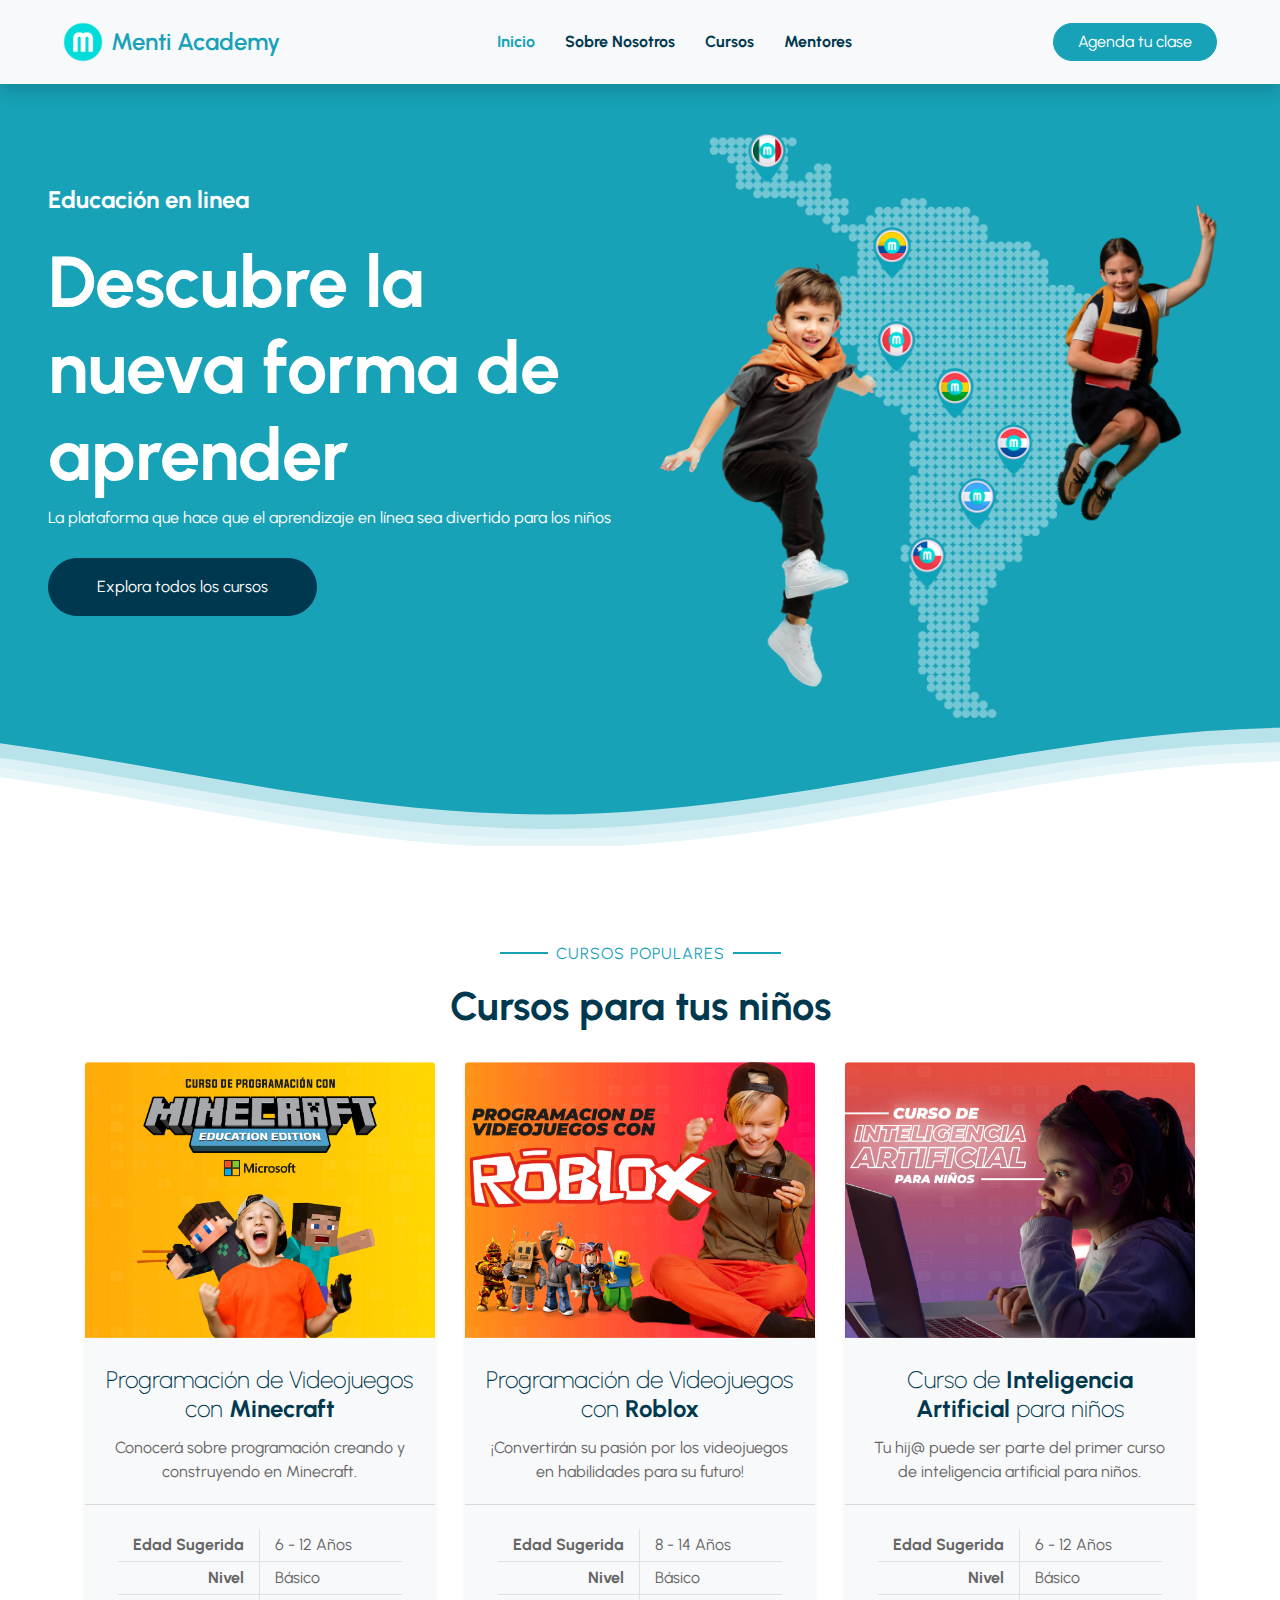
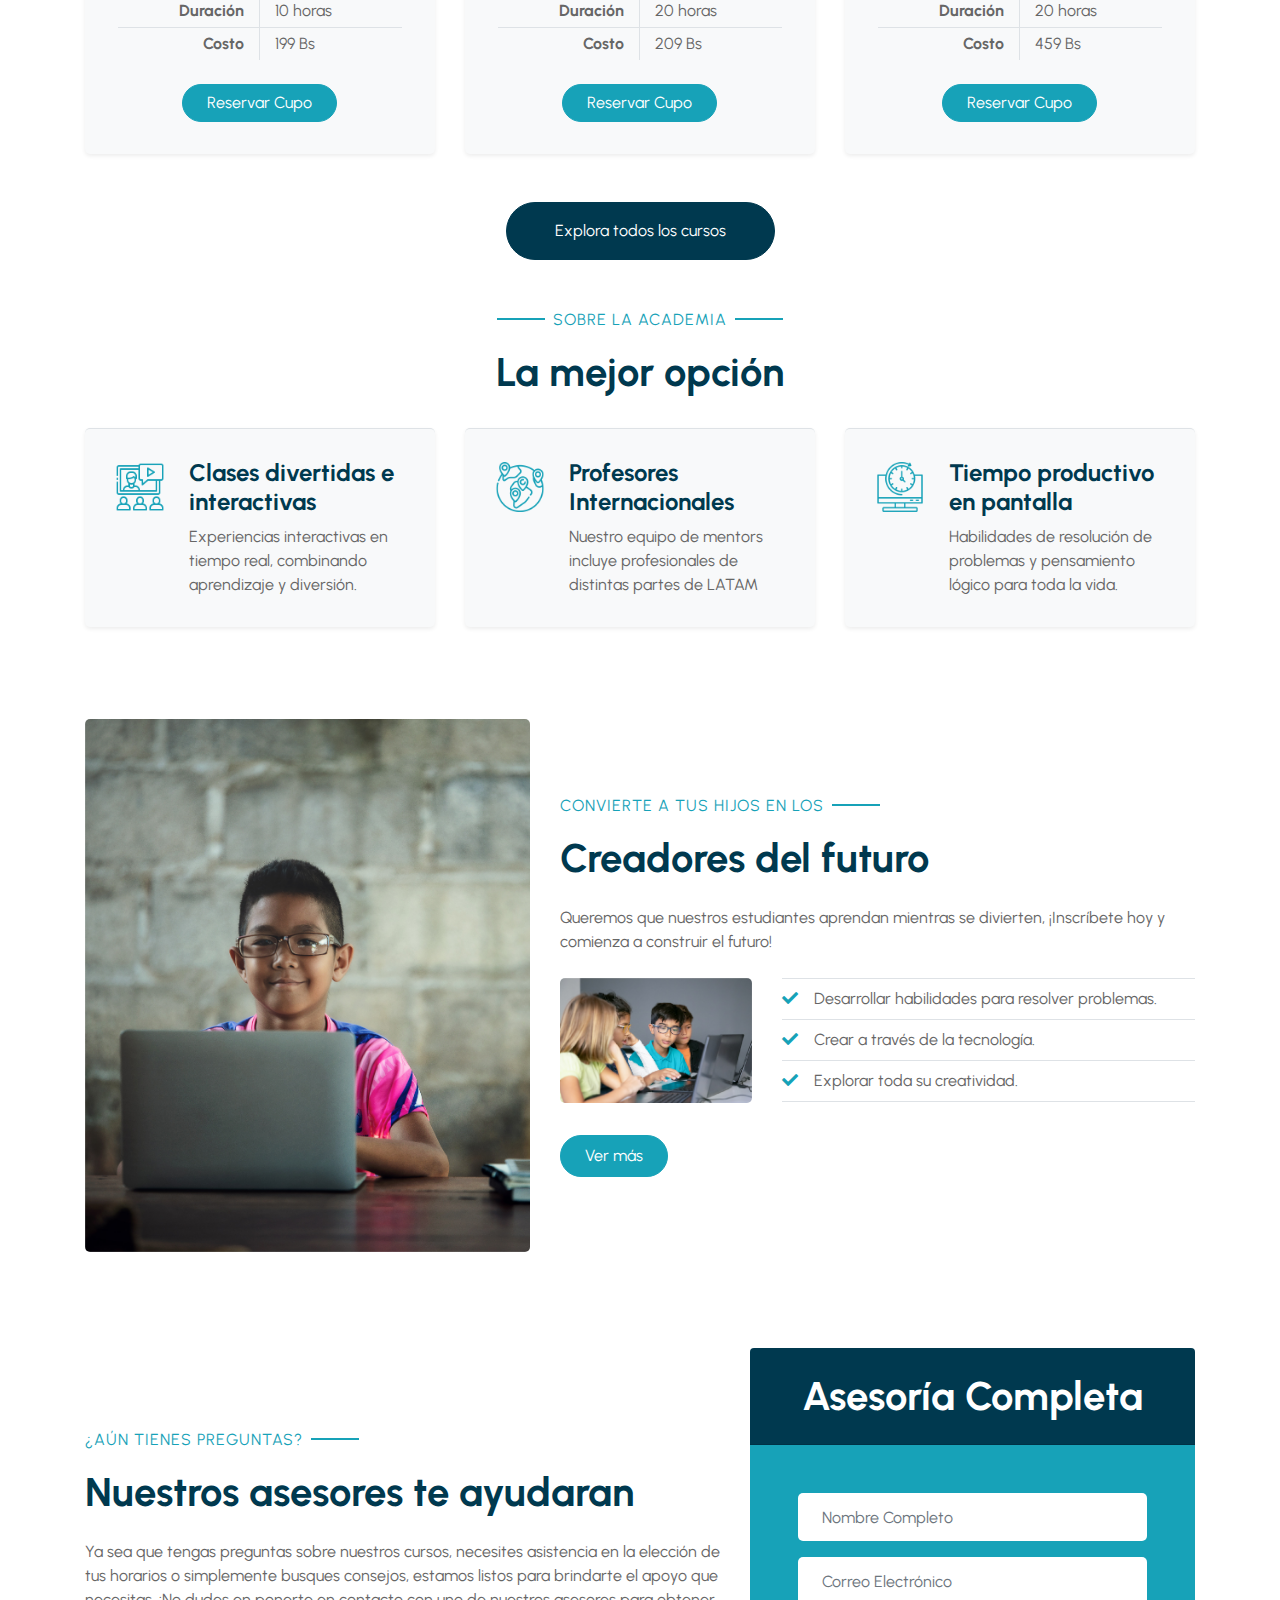
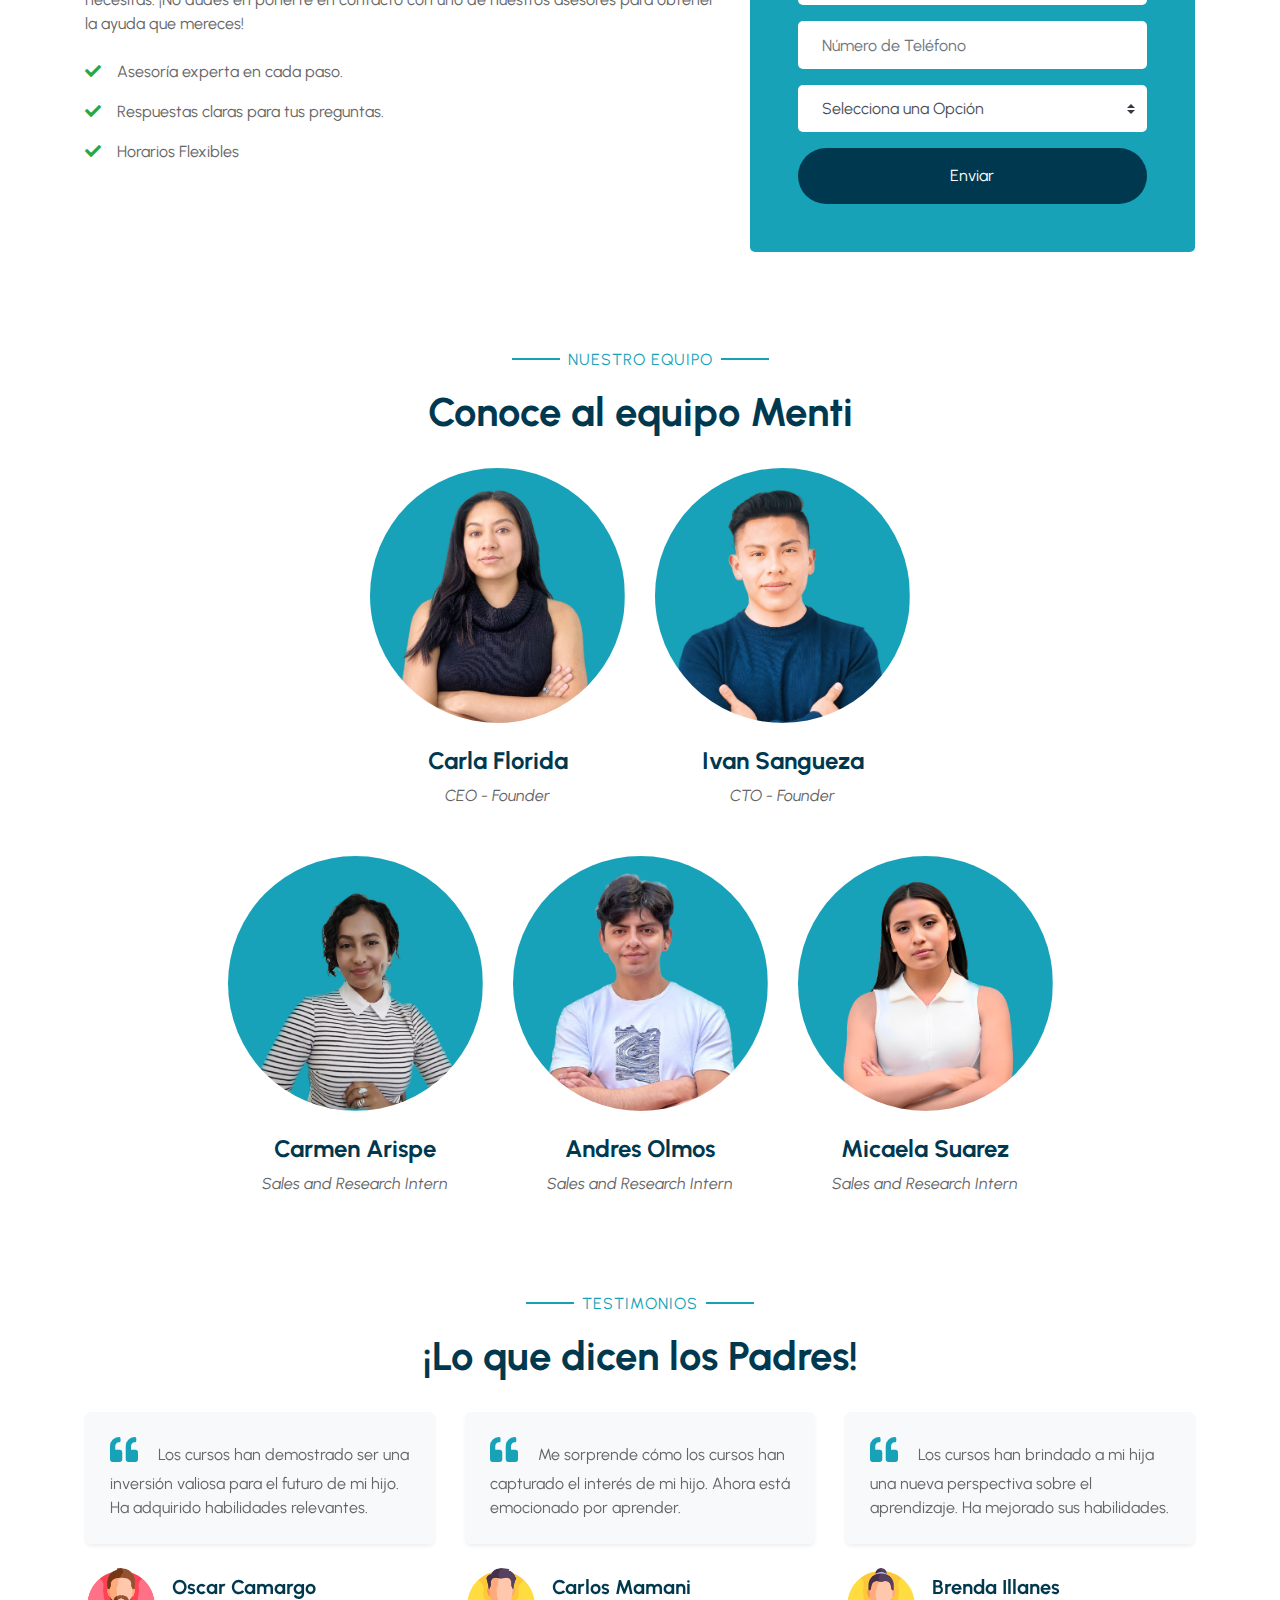
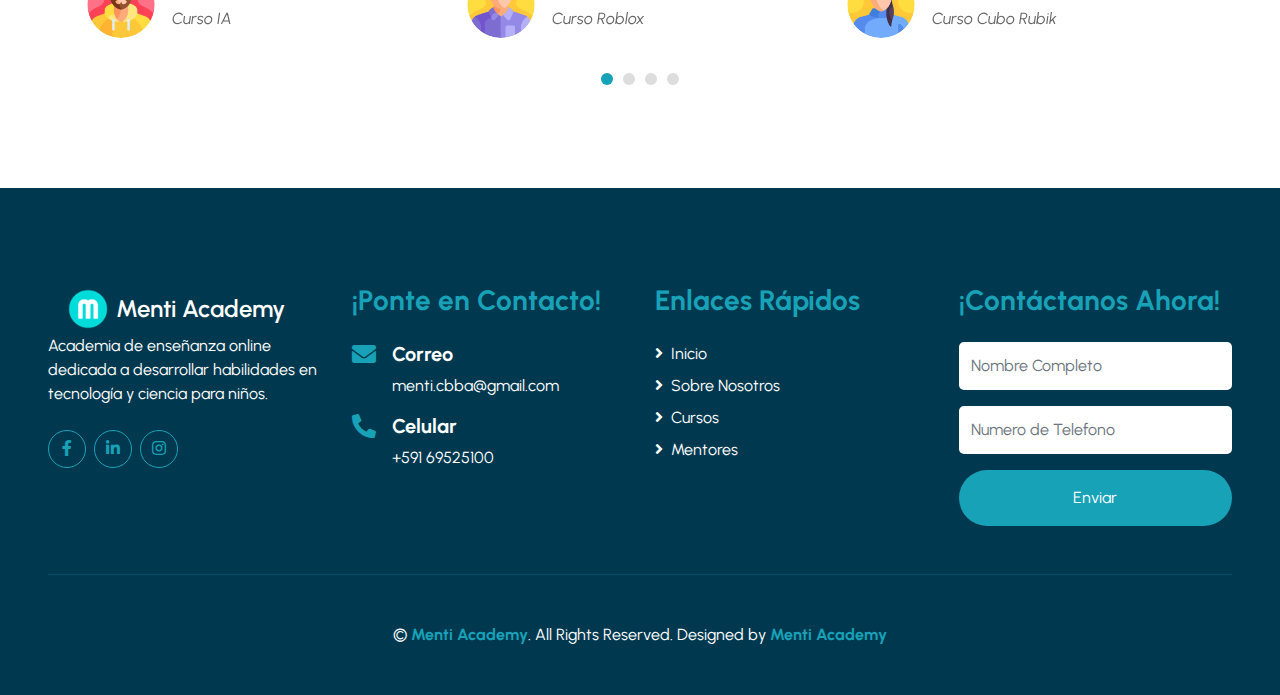
==== index.html @ ad517e39 "page Complete" ====
<!DOCTYPE html>
<html lang="en">

<head>
    <meta charset="utf-8">
    <title>Menti Academy</title>
    <meta content="width=device-width, initial-scale=1.0" name="viewport">
    <!-- Primary Meta Tags -->
    <meta name="title" content="Menti Academy">
    <meta name="description"
        content="Descubre una forma segura y estimulante para que tus hijos desarrollen habilidades en tecnología y ciencia. En Menti Academy, brindamos una experiencia educativa en línea que fomenta la experimentación y la creatividad. ¡Inscríbete hoy!">

    <!-- Open Graph / Facebook -->
    <meta property="og:type" content="website">
    <meta property="og:url" content="https://mentiacademy.tech/">
    <meta property="og:title" content="Menti Academy">
    <meta property="og:description"
        content="Descubre una forma segura y estimulante para que tus hijos desarrollen habilidades en tecnología y ciencia. En Menti Academy, brindamos una experiencia educativa en línea que fomenta la experimentación y la creatividad. ¡Inscríbete hoy!">
    <meta property="og:image" content="img/metaScreen.jpg">

    <!-- Twitter -->
    <meta property="twitter:card" content="summary_large_image">
    <meta property="twitter:url" content="https://mentiacademy.tech/">
    <meta property="twitter:title" content="Menti Academy">
    <meta property="twitter:description"
        content="Descubre una forma segura y estimulante para que tus hijos desarrollen habilidades en tecnología y ciencia. En Menti Academy, brindamos una experiencia educativa en línea que fomenta la experimentación y la creatividad. ¡Inscríbete hoy!">
    <meta property="twitter:image" content="img/metaScreen.jpg">

    <meta name="keywords"
        content="academia, enseñanza, online, tecnología, ciencia, niños, experimentación, creatividad, Tecnología para niños en Bolivia, Academia de tecnología para niños en Bolivia, Enseñanza de ciencia para niños en línea en Bolivia, Habilidades tecnológicas para niños en Bolivia, Educación en línea para niños en Bolivia, Aprendizaje en línea para niños en Bolivia, Desarrollo de habilidades para niños en Bolivia, Programación para niños en Bolivia, Robótica para niños en Bolivia, Ciencia y tecnología para niños en Bolivia, Tutorías en línea para niños en Bolivia">

    <meta name="facebook-domain-verification" content="m47v4okqvppe9mknq5tnj350r6287h" />


    <meta property="og:image" content="img/metaScreen.jpg">


    <!--=============== FAVICON ===============-->
    <link rel="shortcut icon" href="img/favicon.png" type="image/x-icon">

    <!-- Google Web Fonts -->
    <link rel="preconnect" href="https://fonts.gstatic.com">
    <link href="https://fonts.googleapis.com/css2?family=Handlee&family=Nunito&display=swap" rel="stylesheet">

    <link rel="preconnect" href="https://fonts.googleapis.com">
    <link rel="preconnect" href="https://fonts.gstatic.com" crossorigin>
    <link
        href="https://fonts.googleapis.com/css2?family=Urbanist:ital,wght@0,200;0,500;0,600;0,700;0,800;0,900;1,400;1,500;1,600;1,700;1,800;1,900&display=swap"
        rel="stylesheet">


    <!-- Font Awesome -->
    <link href="https://cdnjs.cloudflare.com/ajax/libs/font-awesome/5.10.0/css/all.min.css" rel="stylesheet">

    <!-- Flaticon Font -->
    <link href="lib/flaticon/font/flaticon.css" rel="stylesheet">

    <!-- Libraries Stylesheet -->
    <link href="lib/owlcarousel/assets/owl.carousel.min.css" rel="stylesheet">
    <link href="lib/lightbox/css/lightbox.min.css" rel="stylesheet">

    <!-- Customized Bootstrap Stylesheet -->
    <link href="css/style.css" rel="stylesheet">
</head>

<body>
    <!-- Navbar Start -->
    <div class="container-fluid bg-light position-relative shadow ">
        <nav class="navbar navbar-expand-lg bg-light navbar-light py-3 py-lg-0 px-0 px-lg-5 ">
            <a href="index.html" class="navbar-brand font-weight-bold text-secondary">
                <img style="width: 40px;" src="img/logo.png" alt="">
                <span class="text-primary">Menti Academy</span>
            </a>
            <button type="button" class="navbar-toggler" data-toggle="collapse" data-target="#navbarCollapse">
                <span class="navbar-toggler-icon"></span>
            </button>
            <div class="collapse navbar-collapse justify-content-between" id="navbarCollapse">
                <div class="navbar-nav font-weight-bold mx-auto py-0">
                    <a href="index.html" class="nav-item nav-link active">Inicio</a>
                    <a href="about.html" class="nav-item nav-link">Sobre Nosotros</a>
                    <a href="class.html" class="nav-item nav-link">Cursos</a>
                    <a href="team.html" class="nav-item nav-link">Mentores</a>
                </div>
                <!-- Botón para abrir el modal -->
                <a href="#" class="btn btn-primary px-4" data-toggle="modal" data-target="#agendaModal">Agenda tu
                    clase</a>

                <!-- Modal -->
                <div class="modal fade" id="agendaModal" tabindex="-1" role="dialog" aria-labelledby="agendaModalLabel"
                    aria-hidden="true">
                    <div class="modal-dialog" role="document">
                        <div class="modal-content">
                            <div class="card-body rounded-bottom bg-primary p-5">
                                <form action="https://formspree.io/f/xyyqelbw"
                                method="POST">
                                    <label style="width: 100%;" class="form-group">
                                        <input type="text" name="name" class="form-control border-0 p-4"
                                            placeholder="Nombre Completo" required="required">
                                    </label>
                                    <label style="width: 100%;" class="form-group">
                                        <input type="email" name="email" class="form-control border-0 p-4"
                                            placeholder="Correo Electrónico" required="required">
                                    </label>
                                    <label style="width: 100%;" class="form-group">
                                        <input type="number" name="number" class="form-control border-0 p-4"
                                            placeholder="Número de Teléfono" required="required">
                                    </label>
                                    <label style="width: 100%;" class="form-group" id="options">
                                        <select class="custom-select border-0 px-4" name="options" style="height: 47px;" id="options" required="">
                                            <option value="" selected="" disabled="">Selecciona una Opción</option>
                                            <option value="Cursos">Asesoría de Cursos</option>
                                            <option value="Horarios">Asesoría de Horarios</option>
                                            <option value="Otro">Otro</option>
                                        </select>
                                    </label>
                                   
                                        <button class="btn btn-secondary btn-block border-0 py-3"
                                            type="submit">Enviar</button>
                                </form>
                            </div>
                        </div>
                    </div>
                </div>


            </div>
        </nav>
    </div>
    <!-- Navbar End -->


    <!-- Header Start -->
    <div class="container-fluid bg-primary px-0 mb-5">
        <div class="row align-items-center  px-md-5 px-3">
            <div class="col-lg-6 text-center text-lg-left">
                <h4 class="text-white mb-4 mt-5 mt-lg-0">Educación en linea</h4>
                <h1 class="display-3 font-weight-bold text-white">Descubre la nueva forma de aprender
                </h1>
                <p class="text-white mb-4">La plataforma que hace que el aprendizaje en línea sea divertido para los
                    niños</p>
                <a href="class.html" class="btn btn-secondary mt-1 py-3 px-5">Explora todos los cursos</a>


            </div>
            <div class="col-lg-6 text-center text-lg-right">
                <img class="img-fluid mt-5" src="img/hero.png" alt="">
            </div>
        </div>
        <div class="waves-container">
            <svg class="waves" xmlns="http://www.w3.org/2000/svg" xmlns:xlink="http://www.w3.org/1999/xlink"
                viewBox="0 24 150 28" preserveAspectRatio="none" shape-rendering="auto">
                <defs>
                    <path id="gentle-wave"
                        d="M-160 44c30 0 58-18 88-18s 58 18 88 18 58-18 88-18 58 18 88 18 v44h-352z" />
                </defs>
                <g class="parallax">
                    <use xlink:href="#gentle-wave" x="48" y="0" fill="rgba(255,255,255,0.7" />
                    <use xlink:href="#gentle-wave" x="48" y="3" fill="rgba(255,255,255,0.5)" />
                    <use xlink:href="#gentle-wave" x="48" y="5" fill="rgba(255,255,255,0.3)" />
                    <use xlink:href="#gentle-wave" x="48" y="7" fill="#fff" />
                </g>
            </svg>
        </div>
    </div>

    <!-- Header End -->


    <!-- Class Start -->
    <div class="container-fluid pt-5">
        <div class="container">
            <div class="text-center pb-2">
                <p class="section-title px-5"><span class="px-2">Cursos Populares</span></p>
                <h1 class="mb-4">Cursos para tus niños</h1>
            </div>
            <div class="row">
                <div class="col-lg-4 mb-5">
                    <div class="card border-0 bg-light shadow-sm pb-2">
                        <img class="card-img-top mb-2" src="img/class-1.jpg" alt="">
                        <div class="card-body text-center">
                            <h4 class="card-title"> <span style="font-weight: 200;">Programación de Videojuegos
                                    con</span> Minecraft</h4>
                            <p class="card-text">Conocerá sobre programación creando y construyendo en Minecraft.</p>
                        </div>
                        <div class="card-footer bg-transparent py-4 px-5">
                            <div class="row border-bottom">
                                <div class="col-6 py-1 text-right border-right"><strong>Edad Sugerida</strong></div>
                                <div class="col-6 py-1">6 - 12 Años</div>
                            </div>
                            <div class="row border-bottom">
                                <div class="col-6 py-1 text-right border-right"><strong>Nivel</strong></div>
                                <div class="col-6 py-1">Básico</div>
                            </div>
                            <div class="row border-bottom">
                                <div class="col-6 py-1 text-right border-right"><strong>Duración</strong></div>
                                <div class="col-6 py-1">10 horas</div>
                            </div>
                            <div class="row">
                                <div class="col-6 py-1 text-right border-right"><strong>Costo</strong></div>
                                <div class="col-6 py-1">199 Bs</div>
                            </div>
                        </div>
                      
                        <!-- Botón para abrir el modal -->
                <a href="#" class="btn btn-primary px-4 mx-auto mb-4" data-toggle="modal" data-target="#cursoModal">Reservar Cupo</a>

                <!-- Modal -->
                <div class="modal fade" id="cursoModal" tabindex="-1" role="dialog" aria-labelledby="agendaModalLabel"
                    aria-hidden="true">
                    <div class="modal-dialog" role="document">
                        <div class="modal-content">
                            <div class="card-body rounded-bottom bg-primary p-5">
                                <form action="https://formspree.io/f/xpzgpkbj"
                                method="POST">
                                    <label style="width: 100%;" class="form-group">
                                        <input type="text" name="name" class="form-control border-0 p-4"
                                            placeholder="Nombre Completo" required="required">
                                    </label>
                                    <label style="width: 100%;" class="form-group">
                                        <input type="email" name="email" class="form-control border-0 p-4"
                                            placeholder="Correo Electrónico" required="required">
                                    </label>
                                    <label style="width: 100%;" class="form-group">
                                        <input type="number" name="number" class="form-control border-0 p-4"
                                            placeholder="Número de Teléfono" required="required">
                                    </label>
                                    <label style="width: 100%;" class="form-group" id="options">
                                        <select class="custom-select border-0 px-4" name="options" style="height: 47px;" id="options" required="">
                                            <option value="" selected="" disabled="">Selecciona el curso</option>
                                            <option value="minecraft">Minecraft</option>
                                            <option value="Roblox">Roblox</option>
                                            <option value="IA">Inteligencia Artificial</option>
                                            <option value="Scratch">Scratch</option>
                                            <option value="Otro">Otro</option>
                                        </select>
                                    </label>
                                   
                                        <button class="btn btn-secondary btn-block border-0 py-3"
                                            type="submit">Enviar</button>
                                </form>
                            </div>
                        </div>
                    </div>
                </div>

                    </div>
                </div>
                <div class="col-lg-4 mb-5">
                    <div class="card border-0 bg-light shadow-sm pb-2">
                        <img class="card-img-top mb-2" src="img/class-2.jpg" alt="">
                        <div class="card-body text-center">
                            <h4 class="card-title"> <span style="font-weight: 200;">Programación de Videojuegos
                                    con</span> Roblox</h4>
                            <p class="card-text">¡Convertirán su pasión por los videojuegos en habilidades para su
                                futuro!</p>
                        </div>
                        <div class="card-footer bg-transparent py-4 px-5">
                            <div class="row border-bottom">
                                <div class="col-6 py-1 text-right border-right"><strong>Edad Sugerida</strong></div>
                                <div class="col-6 py-1">8 - 14 Años</div>
                            </div>
                            <div class="row border-bottom">
                                <div class="col-6 py-1 text-right border-right"><strong>Nivel</strong></div>
                                <div class="col-6 py-1">Básico</div>
                            </div>
                            <div class="row border-bottom">
                                <div class="col-6 py-1 text-right border-right"><strong>Duración</strong></div>
                                <div class="col-6 py-1">20 horas</div>
                            </div>
                            <div class="row">
                                <div class="col-6 py-1 text-right border-right"><strong>Costo</strong></div>
                                <div class="col-6 py-1">209 Bs</div>
                            </div>
                        </div>
                        <!-- Botón para abrir el modal -->
                <a href="#" class="btn btn-primary px-4 mx-auto mb-4" data-toggle="modal" data-target="#cursoModal">Reservar Cupo</a>

                <!-- Modal -->
                <div class="modal fade" id="cursoModal" tabindex="-1" role="dialog" aria-labelledby="agendaModalLabel"
                    aria-hidden="true">
                    <div class="modal-dialog" role="document">
                        <div class="modal-content">
                            <div class="card-body rounded-bottom bg-primary p-5">
                                <form action="https://formspree.io/f/xpzgpkbj"
                                method="POST">
                                    <label style="width: 100%;" class="form-group">
                                        <input type="text" name="name" class="form-control border-0 p-4"
                                            placeholder="Nombre Completo" required="required">
                                    </label>
                                    <label style="width: 100%;" class="form-group">
                                        <input type="email" name="email" class="form-control border-0 p-4"
                                            placeholder="Correo Electrónico" required="required">
                                    </label>
                                    <label style="width: 100%;" class="form-group">
                                        <input type="number" name="number" class="form-control border-0 p-4"
                                            placeholder="Número de Teléfono" required="required">
                                    </label>
                                    <label style="width: 100%;" class="form-group" id="options">
                                        <select class="custom-select border-0 px-4" name="options" style="height: 47px;" id="options" required="">
                                            <option value="" selected="" disabled="">Selecciona el curso</option>
                                            <option value="minecraft">Minecraft</option>
                                            <option value="Roblox">Roblox</option>
                                            <option value="IA">Inteligencia Artificial</option>
                                            <option value="Scratch">Scratch</option>
                                            <option value="Otro">Otro</option>
                                        </select>
                                    </label>
                                   
                                        <button class="btn btn-secondary btn-block border-0 py-3"
                                            type="submit">Enviar</button>
                                </form>
                            </div>
                        </div>
                    </div>
                </div>
                    </div>
                </div>
                <div class="col-lg-4 mb-5">
                    <div class="card border-0 bg-light shadow-sm pb-2">
                        <img class="card-img-top mb-2" src="img/class-3.jpg" alt="">
                        <div class="card-body text-center">
                            <h4 class="card-title"><span style="font-weight: 200;">Curso de</span> Inteligencia
                                Artificial <span style="font-weight: 200;">para niños</span></h4>
                            <p class="card-text">Tu hij@ puede ser parte del primer curso de inteligencia artificial
                                para niños.</p>
                        </div>
                        <div class="card-footer bg-transparent py-4 px-5">
                            <div class="row border-bottom">
                                <div class="col-6 py-1 text-right border-right"><strong>Edad Sugerida</strong></div>
                                <div class="col-6 py-1">6 - 12 Años</div>
                            </div>
                            <div class="row border-bottom">
                                <div class="col-6 py-1 text-right border-right"><strong>Nivel</strong></div>
                                <div class="col-6 py-1">Básico</div>
                            </div>
                            <div class="row border-bottom">
                                <div class="col-6 py-1 text-right border-right"><strong>Duración</strong></div>
                                <div class="col-6 py-1">20 horas</div>
                            </div>
                            <div class="row">
                                <div class="col-6 py-1 text-right border-right"><strong>Costo</strong></div>
                                <div class="col-6 py-1">459 Bs</div>
                            </div>
                        </div>
                       <!-- Botón para abrir el modal -->
                <a href="#" class="btn btn-primary px-4 mx-auto mb-4" data-toggle="modal" data-target="#cursoModal">Reservar Cupo</a>

                <!-- Modal -->
                <div class="modal fade" id="cursoModal" tabindex="-1" role="dialog" aria-labelledby="agendaModalLabel"
                    aria-hidden="true">
                    <div class="modal-dialog" role="document">
                        <div class="modal-content">
                            <div class="card-body rounded-bottom bg-primary p-5">
                                <form action="https://formspree.io/f/xpzgpkbj"
                                method="POST">
                                    <label style="width: 100%;" class="form-group">
                                        <input type="text" name="name" class="form-control border-0 p-4"
                                            placeholder="Nombre Completo" required="required">
                                    </label>
                                    <label style="width: 100%;" class="form-group">
                                        <input type="email" name="email" class="form-control border-0 p-4"
                                            placeholder="Correo Electrónico" required="required">
                                    </label>
                                    <label style="width: 100%;" class="form-group">
                                        <input type="number" name="number" class="form-control border-0 p-4"
                                            placeholder="Número de Teléfono" required="required">
                                    </label>
                                    <label style="width: 100%;" class="form-group" id="options">
                                        <select class="custom-select border-0 px-4" name="options" style="height: 47px;" id="options" required="">
                                            <option value="" selected="" disabled="">Selecciona el curso</option>
                                            <option value="minecraft">Minecraft</option>
                                            <option value="Roblox">Roblox</option>
                                            <option value="IA">Inteligencia Artificial</option>
                                            <option value="Scratch">Scratch</option>
                                            <option value="Otro">Otro</option>
                                        </select>
                                    </label>
                                   
                                        <button class="btn btn-secondary btn-block border-0 py-3"
                                            type="submit">Enviar</button>
                                </form>
                            </div>
                        </div>
                    </div>
                </div>
                    </div>
                </div>
            </div>
            <div class="d-flex justify-content-center align-items-center ">
                <a href="class.html" class="btn btn-secondary py-3 px-5">Explora todos los cursos</a>
            </div>
        </div>
    </div>
    <!-- Class End -->


    <!-- Facilities Start -->
    <div class="container-fluid pt-5">
        <div class="container pb-3">
            <div class="text-center pb-2">
                <p class="section-title px-5"><span class="px-2">Sobre la academia</span></p>
                <h1 class="mb-4">La mejor opción</h1>
            </div>
            <div class="row">
                <div class="col-lg-4 col-md-6 pb-1">
                    <div class="d-flex bg-light shadow-sm border-top rounded mb-4" style="padding: 30px;">

                        <i class=" h1 font-weight-normal text-primary mb-3">
                            <img style="width: 50px;" src="img/IcoOption-1.png" alt="iconOption">
                        </i>
                        <div class="pl-4">
                            <h4>Clases divertidas e interactivas</h4>
                            <p class="m-0">
                                Experiencias interactivas en tiempo real, combinando aprendizaje y diversión.</p>
                        </div>
                    </div>
                </div>
                <div class="col-lg-4 col-md-6 pb-1">
                    <div class="d-flex bg-light shadow-sm border-top rounded mb-4" style="padding: 30px;">
                        <i class=" h1 font-weight-normal text-primary mb-3">
                            <img style="width: 50px;" src="img/IcoOption-2.png" alt="iconOption">
                        </i>
                        <div class="pl-4">
                            <h4>Profesores Internacionales</h4>
                            <p class="m-0">Nuestro equipo de mentors incluye profesionales de distintas partes de LATAM
                            </p>
                        </div>
                    </div>
                </div>
                <div class="col-lg-4 col-md-6 pb-1">
                    <div class="d-flex bg-light shadow-sm border-top rounded mb-4" style="padding: 30px;">
                        <i class=" h1 font-weight-normal text-primary mb-3">
                            <img style="width: 50px;" src="img/IcoOption-3.png" alt="iconOption">
                        </i>
                        <div class="pl-4">
                            <h4>Tiempo productivo en pantalla</h4>
                            <p class="m-0">Habilidades de resolución de problemas y pensamiento lógico para toda la
                                vida.</p>
                        </div>
                    </div>
                </div>
            </div>
        </div>
    </div>
    <!-- Facilities Start -->




    <!-- About Start -->
    <div class="container-fluid py-5">
        <div class="container">
            <div class="row align-items-center">
                <div class="col-lg-5">
                    <img class="img-fluid rounded mb-5 mb-lg-0" src="img/about-1.jpg" alt="">
                </div>
                <div class="col-lg-7">
                    <p class="section-title pr-5"><span class="pr-2">Convierte a tus hijos en los</span></p>
                    <h1 class="mb-4">Creadores del futuro</h1>
                    <p>Queremos que nuestros estudiantes aprendan mientras se divierten, ¡Inscríbete hoy y comienza a
                        construir el futuro!</p>
                    <div class="row pt-2 pb-4">
                        <div class="col-6 col-md-4">
                            <img class="img-fluid rounded" src="img/about-2.jpg" alt="">
                        </div>
                        <div class="col-6 col-md-8">
                            <ul class="list-inline m-0">
                                <li class="py-2 border-top border-bottom"><i
                                        class="fa fa-check text-primary mr-3"></i>Desarrollar habilidades para resolver
                                    problemas.</li>
                                <li class="py-2 border-bottom"><i class="fa fa-check text-primary mr-3"></i>Crear a
                                    través de la tecnología.</li>
                                <li class="py-2 border-bottom"><i class="fa fa-check text-primary mr-3"></i>Explorar
                                    toda su creatividad.</li>
                            </ul>
                        </div>
                    </div>
                    <a href="about.html" class="btn btn-primary mt-2 py-2 px-4">Ver más</a>
                </div>
            </div>
        </div>
    </div>
    <!-- About End -->






    <!-- Registration Start -->
    <div class="container-fluid py-5">
        <div class="container">
            <div class="row align-items-center">
                <div class="col-lg-7 mb-5 mb-lg-0">
                    <p class="section-title pr-5"><span class="pr-2">¿Aún tienes preguntas?</span></p>
                    <h1 class="mb-4">Nuestros asesores te ayudaran</h1>
                    <p>Ya sea que tengas preguntas sobre nuestros cursos, necesites asistencia en la elección de tus
                        horarios o simplemente busques consejos, estamos listos para brindarte el apoyo que necesitas.
                        ¡No dudes en ponerte en contacto con uno de nuestros asesores para obtener la ayuda que mereces!
                    </p>
                    <ul class="list-inline m-0">
                        <li class="py-2"><i class="fa fa-check text-success mr-3"></i>Asesoría experta en cada paso.
                        </li>
                        <li class="py-2"><i class="fa fa-check text-success mr-3"></i>Respuestas claras para tus
                            preguntas.</li>
                        <li class="py-2"><i class="fa fa-check text-success mr-3"></i>Horarios Flexibles</li>
                    </ul>
                </div>
                <div class="col-lg-5">
                    <div class="card border-0">
                        <div class="card-header bg-secondary text-center p-4">
                            <h1 class="text-white m-0">Asesoría Completa</h1>
                        </div>
                        <div class="card-body rounded-bottom bg-primary p-5">
                            <form action="https://formspree.io/f/xyyqelbw"
                            method="POST">
                                <label style="width: 100%;" class="form-group">
                                    <input type="text" name="name" class="form-control border-0 p-4"
                                        placeholder="Nombre Completo" required="required">
                                </label>
                                <label style="width: 100%;" class="form-group">
                                    <input type="email" name="email" class="form-control border-0 p-4"
                                        placeholder="Correo Electrónico" required="required">
                                </label>
                                <label style="width: 100%;" class="form-group">
                                    <input type="number" name="number" class="form-control border-0 p-4"
                                        placeholder="Número de Teléfono" required="required">
                                </label>
                                <label style="width: 100%;" class="form-group" id="options">
                                    <select class="custom-select border-0 px-4" name="options" style="height: 47px;" id="options" required="">
                                        <option value="" selected="" disabled="">Selecciona una Opción</option>
                                        <option value="Cursos">Asesoría de Cursos</option>
                                        <option value="Horarios">Asesoría de Horarios</option>
                                        <option value="Otro">Otro</option>
                                    </select>
                                </label>
                               
                                    <button class="btn btn-secondary btn-block border-0 py-3"
                                        type="submit">Enviar</button>
                            </form>
                        </div>
                    </div>
                </div>
            </div>
        </div>
    </div>
    <!-- Registration End -->


    <!-- Team Start -->
    <div class="container-fluid pt-5">
        <div class="container">
            <div class="text-center pb-2">
                <p class="section-title px-5"><span class="px-2">Nuestro Equipo</span></p>
                <h1 class="mb-4">Conoce al equipo Menti</h1>
            </div>
            <div class="row justify-content-center">
                <div class="col-md-6 col-lg-3 text-center team mb-5">
                    <div class="position-relative overflow-hidden mb-4" style="border-radius: 100%;">
                        <img class="img-fluid w-100" src="img/team-1.jpg" alt="">
                        <div
                            class="team-social d-flex align-items-center justify-content-center w-100 h-100 position-absolute">
                            <a class="btn btn-outline-light text-center mr-2 px-0" style="width: 38px; height: 38px;"
                                href="https://www.instagram.com/carli.code/"><i class="fab fa-instagram"></i></a>
                            <a class="btn btn-outline-light text-center px-0" style="width: 38px; height: 38px;"
                                href="https://www.linkedin.com/in/carlamfr/"><i class="fab fa-linkedin-in"></i></a>
                        </div>
                    </div>
                    <h4>Carla Florida</h4>
                    <i>CEO - Founder</i>
                </div>
                <div class="col-md-6 col-lg-3 text-center team mb-5">
                    <div class="position-relative overflow-hidden mb-4" style="border-radius: 100%;">
                        <img class="img-fluid w-100" src="img/team-2.jpg" alt="">
                        <div
                            class="team-social d-flex align-items-center justify-content-center w-100 h-100 position-absolute">
                            <a class="btn btn-outline-light text-center mr-2 px-0" style="width: 38px; height: 38px;"
                                href="https://www.instagram.com/ivansanguezax/"><i class="fab fa-instagram"></i></a>
                            <a class="btn btn-outline-light text-center px-0" style="width: 38px; height: 38px;"
                                href="https://www.linkedin.com/in/ivansanguezax/"><i class="fab fa-linkedin-in"></i></a>
                        </div>
                    </div>
                    <h4>Ivan Sangueza</h4>
                    <i>CTO - Founder</i>
                </div>
            </div>
            <div class="row justify-content-center">
                <div class="col-md-6 col-lg-3 text-center team mb-5">
                    <div class="position-relative overflow-hidden mb-4" style="border-radius: 100%;">
                        <img class="img-fluid w-100" src="img/team-5.jpg" alt="">
                        <div
                            class="team-social d-flex align-items-center justify-content-center w-100 h-100 position-absolute">
                            <a class="btn btn-outline-light text-center mr-2 px-0" style="width: 38px; height: 38px;"
                                href="https://www.instagram.com/fabiarispe/"><i class="fab fa-instagram"></i></a>
                            <a class="btn btn-outline-light text-center px-0" style="width: 38px; height: 38px;"
                                href="https://www.linkedin.com/in/carmenarispe/"><i class="fab fa-linkedin-in"></i></a>
                        </div>
                    </div>
                    <h4>Carmen Arispe</h4>
                    <i>Sales and Research Intern</i>
                </div>
                <div class="col-md-6 col-lg-3 text-center team mb-5">
                    <div class="position-relative overflow-hidden mb-4" style="border-radius: 100%;">
                        <img class="img-fluid w-100" src="img/team-3.jpg" alt="">
                        <div
                            class="team-social d-flex align-items-center justify-content-center w-100 h-100 position-absolute">
                            <a class="btn btn-outline-light text-center mr-2 px-0" style="width: 38px; height: 38px;"
                                href="https://www.instagram.com/andreso.400/?igshid=OGQ5ZDc2ODk2ZA%3D%3D"><i
                                    class="fab fa-instagram"></i></a>
                            <a class="btn btn-outline-light text-center px-0" style="width: 38px; height: 38px;"
                                href="https://www.linkedin.com/in/cristian-andr%C3%A9s-olmos-espejo-7a73b9163/"><i
                                    class="fab fa-linkedin-in"></i></a>
                        </div>
                    </div>
                    <h4>Andres Olmos</h4>
                    <i>Sales and Research Intern</i>
                </div>
                <div class="col-md-6 col-lg-3 text-center team mb-5">
                    <div class="position-relative overflow-hidden mb-4" style="border-radius: 100%;">
                        <img class="img-fluid w-100" src="img/team-4.jpg" alt="">
                        <div
                            class="team-social d-flex align-items-center justify-content-center w-100 h-100 position-absolute">
                            <a class="btn btn-outline-light text-center mr-2 px-0" style="width: 38px; height: 38px;"
                                href="https://www.instagram.com/saritamicaelas/?utm_source=qr&igshid=ZDc4ODBmNjlmNQ%3D%3D"><i
                                    class="fab fa-instagram"></i></a>
                            <a class="btn btn-outline-light text-center px-0" style="width: 38px; height: 38px;"
                                href="https://www.linkedin.com/in/sara-micaela-suarez-loza-1b607b280/"><i
                                    class="fab fa-linkedin-in"></i></a>
                        </div>
                    </div>
                    <h4>Micaela Suarez</h4>
                    <i>Sales and Research Intern</i>
                </div>
            </div>
        </div>
    </div>
    <!-- Team End -->


    <!-- Testimonial Start -->
    <div class="container-fluid py-5">
        <div class="container p-0">
            <div class="text-center pb-2">
                <p class="section-title px-5"><span class="px-2">Testimonios</span></p>
                <h1 class="mb-4">
                    ¡Lo que dicen los Padres!</h1>
            </div>
            <div class="owl-carousel testimonial-carousel">
                <div class="testimonial-item px-3">
                    <div class="bg-light shadow-sm rounded mb-4 p-4">
                        <h3 class="fas fa-quote-left text-primary mr-3"></h3>
                        Me sorprende cómo los cursos han capturado el interés de mi hijo. Ahora está emocionado por
                        aprender.
                    </div>
                    <div class="d-flex align-items-center">
                        <img class="rounded-circle" src="img/man.png" style="width: 70px; height: 70px;" alt="Image">
                        <div class="pl-3">
                            <h5>Carlos Mamani</h5>
                            <i>Curso Roblox</i>
                        </div>
                    </div>
                </div>
                <div class="testimonial-item px-3">
                    <div class="bg-light shadow-sm rounded mb-4 p-4">
                        <h3 class="fas fa-quote-left text-primary mr-3"></h3>
                        Los cursos han brindado a mi hija una nueva perspectiva sobre el aprendizaje. Ha mejorado sus
                        habilidades.
                    </div>
                    <div class="d-flex align-items-center">
                        <img class="rounded-circle" src="img/woman.png" style="width: 70px; height: 70px;" alt="Image">
                        <div class="pl-3">
                            <h5>Brenda Illanes</h5>
                            <i>Curso Cubo Rubik</i>
                        </div>
                    </div>
                </div>
                <div class="testimonial-item px-3">
                    <div class="bg-light shadow-sm rounded mb-4 p-4">
                        <h3 class="fas fa-quote-left text-primary mr-3"></h3>
                        Estoy impresionado como mi hijo a desarrollo habilidades en la resolución de problemas.
                    </div>
                    <div class="d-flex align-items-center">
                        <img class="rounded-circle" src="img/woman-2.png" style="width: 70px; height: 70px;"
                            alt="Image">
                        <div class="pl-3">
                            <h5>Maria Alarcon</h5>
                            <i>Curso Cubo Rubik</i>
                        </div>
                    </div>
                </div>
                <div class="testimonial-item px-3">
                    <div class="bg-light shadow-sm rounded mb-4 p-4">
                        <h3 class="fas fa-quote-left text-primary mr-3"></h3>
                        Los cursos han demostrado ser una inversión valiosa para el futuro de mi hijo. Ha adquirido
                        habilidades relevantes.
                    </div>
                    <div class="d-flex align-items-center">
                        <img class="rounded-circle" src="img/man-2.png" style="width: 70px; height: 70px;" alt="Image">
                        <div class="pl-3">
                            <h5>Oscar Camargo</h5>
                            <i>Curso IA</i>
                        </div>
                    </div>
                </div>
            </div>
        </div>
    </div>
    <!-- Testimonial End -->


    <!-- Blog Start -->
    <!-- <div class="container-fluid pt-5">
        <div class="container">
            <div class="text-center pb-2">
                <p class="section-title px-5"><span class="px-2">Latest Blog</span></p>
                <h1 class="mb-4">Latest Articles From Blog</h1>
            </div>
            <div class="row pb-3">
                <div class="col-lg-4 mb-4">
                    <div class="card border-0 shadow-sm mb-2">
                        <img class="card-img-top mb-2" src="img/blog-1.jpg" alt="">
                        <div class="card-body bg-light text-center p-4">
                            <h4 class="">Diam amet eos at no eos</h4>
                            <div class="d-flex justify-content-center mb-3">
                                <small class="mr-3"><i class="fa fa-user text-primary"></i> Admin</small>
                                <small class="mr-3"><i class="fa fa-folder text-primary"></i> Web Design</small>
                                <small class="mr-3"><i class="fa fa-comments text-primary"></i> 15</small>
                            </div>
                            <p>Sed kasd sea sed at elitr sed ipsum justo, sit nonumy diam eirmod, duo et sed sit eirmod kasd clita tempor dolor stet lorem. Tempor ipsum justo amet stet...</p>
                            <a href="" class="btn btn-primary px-4 mx-auto my-2">Read More</a>
                        </div>
                    </div>
                </div>
                <div class="col-lg-4 mb-4">
                    <div class="card border-0 shadow-sm mb-2">
                        <img class="card-img-top mb-2" src="img/blog-2.jpg" alt="">
                        <div class="card-body bg-light text-center p-4">
                            <h4 class="">Diam amet eos at no eos</h4>
                            <div class="d-flex justify-content-center mb-3">
                                <small class="mr-3"><i class="fa fa-user text-primary"></i> Admin</small>
                                <small class="mr-3"><i class="fa fa-folder text-primary"></i> Web Design</small>
                                <small class="mr-3"><i class="fa fa-comments text-primary"></i> 15</small>
                            </div>
                            <p>Sed kasd sea sed at elitr sed ipsum justo, sit nonumy diam eirmod, duo et sed sit eirmod kasd clita tempor dolor stet lorem. Tempor ipsum justo amet stet...</p>
                            <a href="" class="btn btn-primary px-4 mx-auto my-2">Read More</a>
                        </div>
                    </div>
                </div>
                <div class="col-lg-4 mb-4">
                    <div class="card border-0 shadow-sm mb-2">
                        <img class="card-img-top mb-2" src="img/blog-3.jpg" alt="">
                        <div class="card-body bg-light text-center p-4">
                            <h4 class="">Diam amet eos at no eos</h4>
                            <div class="d-flex justify-content-center mb-3">
                                <small class="mr-3"><i class="fa fa-user text-primary"></i> Admin</small>
                                <small class="mr-3"><i class="fa fa-folder text-primary"></i> Web Design</small>
                                <small class="mr-3"><i class="fa fa-comments text-primary"></i> 15</small>
                            </div>
                            <p>Sed kasd sea sed at elitr sed ipsum justo, sit nonumy diam eirmod, duo et sed sit eirmod kasd clita tempor dolor stet lorem. Tempor ipsum justo amet stet...</p>
                            <a href="" class="btn btn-primary px-4 mx-auto my-2">Read More</a>
                        </div>
                    </div>
                </div>
            </div>
        </div>
    </div> -->
    <!-- Blog End -->


    <!-- Footer Start -->
    <div class="container-fluid bg-secondary text-white mt-5 py-5 px-sm-3 px-md-5">
        <div class="row pt-5">
            <div class="col-lg-3 col-md-6 mb-5">

                <a href="index.html" class="navbar-brand font-weight-bold text-primary">
                    <img style="width: 40px;" src="img/logo.png" alt="">
                    <span class="text-white">Menti Academy</span>
                </a>
                <p>Academia de enseñanza online dedicada a desarrollar habilidades en tecnología y ciencia para niños.
                </p>
                <div class="d-flex justify-content-start mt-4">
                    <a class="btn btn-outline-primary rounded-circle text-center mr-2 px-0"
                        style="width: 38px; height: 38px;" href="https://www.facebook.com/MentiAcademy"><i
                            class="fab fa-facebook-f"></i></a>
                    <a class="btn btn-outline-primary rounded-circle text-center mr-2 px-0"
                        style="width: 38px; height: 38px;" href="https://www.linkedin.com/company/menti-academy/"><i
                            class="fab fa-linkedin-in"></i></a>
                    <a class="btn btn-outline-primary rounded-circle text-center mr-2 px-0"
                        style="width: 38px; height: 38px;" href="https://www.instagram.com/mentiacademy/"><i
                            class="fab fa-instagram"></i></a>
                </div>
            </div>
            <div class="col-lg-3 col-md-6 mb-5">
                <h3 class="text-primary mb-4">¡Ponte en Contacto!
                </h3>
                <div class="d-flex">
                    <h4 class="fa fa-envelope text-primary"></h4>
                    <div class="pl-3">
                        <h5 class="text-white">Correo</h5>
                        <p>menti.cbba@gmail.com</p>
                    </div>
                </div>
                <div class="d-flex">
                    <h4 class="fa fa-phone-alt text-primary"></h4>
                    <div class="pl-3">
                        <h5 class="text-white">Celular</h5>
                        <p>+591 69525100</p>
                    </div>
                </div>
            </div>
            <div class="col-lg-3 col-md-6 mb-5">
                <h3 class="text-primary mb-4">
                    Enlaces Rápidos</h3>
                <div class="d-flex flex-column justify-content-start">
                    <a class="text-white mb-2" href="index.html"><i class="fa fa-angle-right mr-2"></i>Inicio</a>
                    <a class="text-white mb-2" href="about.html"><i class="fa fa-angle-right mr-2"></i>Sobre
                        Nosotros</a>
                    <a class="text-white mb-2" href="class.html"><i class="fa fa-angle-right mr-2"></i>Cursos</a>
                    <a class="text-white mb-2" href="team.html"><i class="fa fa-angle-right mr-2"></i>Mentores</a>
                    
                </div>
            </div>
            <div class="col-lg-3 col-md-6 mb-5">
                <h3 class="text-primary mb-4">¡Contáctanos Ahora!</h3>
                <form action="https://formspree.io/f/xeqbavpz"
                method="POST">
                    <label style="width: 100%;" class="form-group">
                        <input  name="name" type="text" class="form-control border-0 py-4" placeholder="Nombre Completo"
                            required="required" />
                    </label>
                    <label style="width: 100%;" class="form-group">
                        <input name="number" type="number" class="form-control border-0 py-4" placeholder="Numero de Telefono"
                            required="required" />
                    </label>
                    
                        <button class="btn btn-primary btn-block border-0 py-3" type="submit">Enviar</button>
                </form>
            </div>
        </div>
        <div class="container-fluid pt-5" style="border-top: 1px solid rgba(23, 162, 184, .2);;">
            <p class="m-0 text-center text-white">
                &copy; <a class="text-primary font-weight-bold" href="#">Menti Academy</a>. All Rights Reserved.
                Designed
                by
                <a class="text-primary font-weight-bold" href="https://mentiacademy.tech">Menti Academy</a>
            </p>
        </div>
    </div>
    <!-- Footer End -->


    <!-- Back to Top -->
    <a href="#" class="btn btn-primary p-3 back-to-top"><i class="fa fa-angle-double-up"></i></a>


    <!-- JavaScript Libraries -->
    <script src="https://code.jquery.com/jquery-3.4.1.min.js"></script>
    <script src="https://stackpath.bootstrapcdn.com/bootstrap/4.4.1/js/bootstrap.bundle.min.js"></script>
    <script src="lib/easing/easing.min.js"></script>
    <script src="lib/owlcarousel/owl.carousel.min.js"></script>
    <script src="lib/isotope/isotope.pkgd.min.js"></script>
    <script src="lib/lightbox/js/lightbox.min.js"></script>

    <!-- Contact Javascript File -->
    <script src="mail/jqBootstrapValidation.min.js"></script>
    <script src="mail/contact.js"></script>

    <!-- Template Javascript -->
    <script src="js/main.js"></script>
</body>

</html>
---- lib/flaticon/font/flaticon.css ----
@font-face {
  font-family: "Flaticon";
  src: url("./Flaticon.eot");
  src: url("./Flaticon.eot?#iefix") format("embedded-opentype"),
       url("./Flaticon.woff2") format("woff2"),
       url("./Flaticon.woff") format("woff"),
       url("./Flaticon.ttf") format("truetype"),
       url("./Flaticon.svg#Flaticon") format("svg");
  font-weight: normal;
  font-style: normal;
}

@media screen and (-webkit-min-device-pixel-ratio:0) {
  @font-face {
    font-family: "Flaticon";
    src: url("./Flaticon.svg#Flaticon") format("svg");
  }
}

[class^="flaticon-"]:before, [class*=" flaticon-"]:before,
[class^="flaticon-"]:after, [class*=" flaticon-"]:after {   
  font-family: Flaticon;
        font-size: 20px;
font-style: normal;
margin-left: 20px;
}

.flaticon-001-swing:before { content: "\f100"; }
.flaticon-002-bricks:before { content: "\f101"; }
.flaticon-003-feeding-bottle:before { content: "\f102"; }
.flaticon-004-balloons:before { content: "\f103"; }
.flaticon-005-marker:before { content: "\f104"; }
.flaticon-006-spinning-top:before { content: "\f105"; }
.flaticon-007-sandbox:before { content: "\f106"; }
.flaticon-008-tambourine:before { content: "\f107"; }
.flaticon-009-bib:before { content: "\f108"; }
.flaticon-010-slide:before { content: "\f109"; }
.flaticon-011-mat:before { content: "\f10a"; }
.flaticon-012-kite:before { content: "\f10b"; }
.flaticon-013-brush:before { content: "\f10c"; }
.flaticon-014-blackboard:before { content: "\f10d"; }
.flaticon-015-potty:before { content: "\f10e"; }
.flaticon-016-apple:before { content: "\f10f"; }
.flaticon-017-toy-car:before { content: "\f110"; }
.flaticon-018-ball:before { content: "\f111"; }
.flaticon-019-pencil:before { content: "\f112"; }
.flaticon-020-rattle:before { content: "\f113"; }
.flaticon-021-juice-box:before { content: "\f114"; }
.flaticon-022-drum:before { content: "\f115"; }
.flaticon-023-girl:before { content: "\f116"; }
.flaticon-024-shape-toy:before { content: "\f117"; }
.flaticon-025-sandwich:before { content: "\f118"; }
.flaticon-026-paper-boat:before { content: "\f119"; }
.flaticon-027-xylophone:before { content: "\f11a"; }
.flaticon-028-kindergarten:before { content: "\f11b"; }
.flaticon-029-clock:before { content: "\f11c"; }
.flaticon-030-crayons:before { content: "\f11d"; }
.flaticon-031-bell:before { content: "\f11e"; }
.flaticon-032-book:before { content: "\f11f"; }
.flaticon-033-blocks:before { content: "\f120"; }
.flaticon-034-popsicle:before { content: "\f121"; }
.flaticon-035-table:before { content: "\f122"; }
.flaticon-036-boy:before { content: "\f123"; }
.flaticon-037-toys:before { content: "\f124"; }
.flaticon-038-locker:before { content: "\f125"; }
.flaticon-039-seesaw:before { content: "\f126"; }
.flaticon-040-puzzle:before { content: "\f127"; }
.flaticon-041-abacus:before { content: "\f128"; }
.flaticon-042-synthesizer:before { content: "\f129"; }
.flaticon-043-teddy-bear:before { content: "\f12a"; }
.flaticon-044-scissors:before { content: "\f12b"; }
.flaticon-045-cookies:before { content: "\f12c"; }
.flaticon-046-bucket:before { content: "\f12d"; }
.flaticon-047-backpack:before { content: "\f12e"; }
.flaticon-048-paper-plane:before { content: "\f12f"; }
.flaticon-049-cutlery:before { content: "\f130"; }
.flaticon-050-fence:before { content: "\f131"; }
---- css/style.css ----
/******* Bootstrap Theming ********/
/*!
 * Bootstrap v4.5.3 (https://getbootstrap.com/)
 * Copyright 2011-2020 The Bootstrap Authors
 * Copyright 2011-2020 Twitter, Inc.
 * Licensed under MIT (https://github.com/twbs/bootstrap/blob/main/LICENSE)
 */
:root {
  --blue: #007bff;
  --indigo: #6610f2;
  --purple: #6f42c1;
  --pink: #e83e8c;
  --red: #dc3545;
  --orange: #fd7e14;
  --yellow: #ffc107;
  --green: #28a745;
  --teal: #20c997;
  --cyan: #17a2b8;
  --white: #fff;
  --gray: #6c757d;
  --gray-dark: #343a40;
  --primary: #17a2b8;
  --secondary: #00394f;
  --success: #28a745;
  --info: #17a2b8;
  --warning: #ffc107;
  --danger: #dc3545;
  --light: #f8f9fa;
  --dark: #343a40;
  --breakpoint-xs: 0;
  --breakpoint-sm: 576px;
  --breakpoint-md: 768px;
  --breakpoint-lg: 992px;
  --breakpoint-xl: 1200px;
  --font-family-sans-serif: 'Urbanist', sans-serif;;
  --font-family-monospace: SFMono-Regular, Menlo, Monaco, Consolas, "Liberation Mono", "Courier New", monospace;
}
*,
*::before,
*::after {
  box-sizing: border-box;
}

html {
  font-family: sans-serif;
  line-height: 1.15;
  -webkit-text-size-adjust: 100%;
  -webkit-tap-highlight-color: rgba(0, 0, 0, 0);
}

article, aside, figcaption, figure, footer, header, hgroup, main, nav, section {
  display: block;
}

body {
  margin: 0;
  font-family: 'Urbanist', sans-serif;;
  font-size: 1rem;
  font-weight: 400;
  line-height: 1.5;
  color: #666666;
  text-align: left;
  background-color: #fff;
}

[tabindex="-1"]:focus:not(:focus-visible) {
  outline: 0 !important;
}

hr {
  box-sizing: content-box;
  height: 0;
  overflow: visible;
}

h1, h2, h3, h4, h5, h6 {
  margin-top: 0;
  margin-bottom: 0.5rem;
}

p {
  margin-top: 0;
  margin-bottom: 1rem;
}

abbr[title],
abbr[data-original-title] {
  text-decoration: underline;
  text-decoration: underline dotted;
  cursor: help;
  border-bottom: 0;
  text-decoration-skip-ink: none;
}

address {
  margin-bottom: 1rem;
  font-style: normal;
  line-height: inherit;
}

ol,
ul,
dl {
  margin-top: 0;
  margin-bottom: 1rem;
}

ol ol,
ul ul,
ol ul,
ul ol {
  margin-bottom: 0;
}

dt {
  font-weight: 700;
}

dd {
  margin-bottom: .5rem;
  margin-left: 0;
}

blockquote {
  margin: 0 0 1rem;
}

b,
strong {
  font-weight: bolder;
}

small {
  font-size: 80%;
}

sub,
sup {
  position: relative;
  font-size: 75%;
  line-height: 0;
  vertical-align: baseline;
}

sub {
  bottom: -.25em;
}

sup {
  top: -.5em;
}

a {
  color: #17a2b8;
  text-decoration: none;
  background-color: transparent;
}

a:hover {
  color: #0f6674;
  text-decoration: underline;
}

a:not([href]):not([class]) {
  color: inherit;
  text-decoration: none;
}

a:not([href]):not([class]):hover {
  color: inherit;
  text-decoration: none;
}

pre,
code,
kbd,
samp {
  font-family: SFMono-Regular, Menlo, Monaco, Consolas, "Liberation Mono", "Courier New", monospace;
  font-size: 1em;
}

pre {
  margin-top: 0;
  margin-bottom: 1rem;
  overflow: auto;
  -ms-overflow-style: scrollbar;
}

figure {
  margin: 0 0 1rem;
}

img {
  vertical-align: middle;
  border-style: none;
}

svg {
  overflow: hidden;
  vertical-align: middle;
}

table {
  border-collapse: collapse;
}

caption {
  padding-top: 0.75rem;
  padding-bottom: 0.75rem;
  color: #6c757d;
  text-align: left;
  caption-side: bottom;
}

th {
  text-align: inherit;
  text-align: -webkit-match-parent;
}

label {
  display: inline-block;
  margin-bottom: 0.5rem;
}

button {
  border-radius: 0;
}

button:focus {
  outline: 1px dotted;
  outline: 5px auto -webkit-focus-ring-color;
}

input,
button,
select,
optgroup,
textarea {
  margin: 0;
  font-family: inherit;
  font-size: inherit;
  line-height: inherit;
}

button,
input {
  overflow: visible;
}

button,
select {
  text-transform: none;
}

[role="button"] {
  cursor: pointer;
}

select {
  word-wrap: normal;
}

button,
[type="button"],
[type="reset"],
[type="submit"] {
  -webkit-appearance: button;
}

button:not(:disabled),
[type="button"]:not(:disabled),
[type="reset"]:not(:disabled),
[type="submit"]:not(:disabled) {
  cursor: pointer;
}

button::-moz-focus-inner,
[type="button"]::-moz-focus-inner,
[type="reset"]::-moz-focus-inner,
[type="submit"]::-moz-focus-inner {
  padding: 0;
  border-style: none;
}

input[type="radio"],
input[type="checkbox"] {
  box-sizing: border-box;
  padding: 0;
}

textarea {
  overflow: auto;
  resize: vertical;
}

fieldset {
  min-width: 0;
  padding: 0;
  margin: 0;
  border: 0;
}

legend {
  display: block;
  width: 100%;
  max-width: 100%;
  padding: 0;
  margin-bottom: .5rem;
  font-size: 1.5rem;
  line-height: inherit;
  color: inherit;
  white-space: normal;
}

@media (max-width: 1200px) {
  legend {
    font-size: calc(1.275rem + 0.3vw) ;
  }
}

progress {
  vertical-align: baseline;
}

[type="number"]::-webkit-inner-spin-button,
[type="number"]::-webkit-outer-spin-button {
  height: auto;
}

[type="search"] {
  outline-offset: -2px;
  -webkit-appearance: none;
}

[type="search"]::-webkit-search-decoration {
  -webkit-appearance: none;
}

::-webkit-file-upload-button {
  font: inherit;
  -webkit-appearance: button;
}

output {
  display: inline-block;
}

summary {
  display: list-item;
  cursor: pointer;
}

template {
  display: none;
}

[hidden] {
  display: none !important;
}

h1, h2, h3, h4, h5, h6,
.h1, .h2, .h3, .h4, .h5, .h6 {
  margin-bottom: 0.5rem;
  font-family: 'Urbanist', sans-serif;;
  font-weight: bold;
  line-height: 1.2;
  color: #00394f;
}

h1, .h1 {
  font-size: 2.5rem;
}

@media (max-width: 1200px) {
  h1, .h1 {
    font-size: calc(1.375rem + 1.5vw) ;
  }
}

h2, .h2 {
  font-size: 2rem;
}

@media (max-width: 1200px) {
  h2, .h2 {
    font-size: calc(1.325rem + 0.9vw) ;
  }
}

h3, .h3 {
  font-size: 1.75rem;
}

@media (max-width: 1200px) {
  h3, .h3 {
    font-size: calc(1.3rem + 0.6vw) ;
  }
}

h4, .h4 {
  font-size: 1.5rem;
}

@media (max-width: 1200px) {
  h4, .h4 {
    font-size: calc(1.275rem + 0.3vw) ;
  }
}

h5, .h5 {
  font-size: 1.25rem;
}

h6, .h6 {
  font-size: 1rem;
}

.lead {
  font-size: 1.25rem;
  font-weight: 300;
}

.display-1 {
  font-size: 6rem;
  font-weight: 300;
  line-height: 1.2;
}

@media (max-width: 1200px) {
  .display-1 {
    font-size: calc(1.725rem + 5.7vw) ;
  }
}

.display-2 {
  font-size: 5.5rem;
  font-weight: 300;
  line-height: 1.2;
}

@media (max-width: 1200px) {
  .display-2 {
    font-size: calc(1.675rem + 5.1vw) ;
  }
}

.display-3 {
  font-size: 4.5rem;
  font-weight: 300;
  line-height: 1.2;
}

@media (max-width: 1200px) {
  .display-3 {
    font-size: calc(1.575rem + 3.9vw) ;
  }
}

.display-4 {
  font-size: 3.5rem;
  font-weight: 300;
  line-height: 1.2;
}

@media (max-width: 1200px) {
  .display-4 {
    font-size: calc(1.475rem + 2.7vw) ;
  }
}

hr {
  margin-top: 1rem;
  margin-bottom: 1rem;
  border: 0;
  border-top: 1px solid rgba(0, 0, 0, 0.1);
}

small,
.small {
  font-size: 80%;
  font-weight: 400;
}

mark,
.mark {
  padding: 0.2em;
  background-color: #fcf8e3;
}

.list-unstyled {
  padding-left: 0;
  list-style: none;
}

.list-inline {
  padding-left: 0;
  list-style: none;
}

.list-inline-item {
  display: inline-block;
}

.list-inline-item:not(:last-child) {
  margin-right: 0.5rem;
}

.initialism {
  font-size: 90%;
  text-transform: uppercase;
}

.blockquote {
  margin-bottom: 1rem;
  font-size: 1.25rem;
}

.blockquote-footer {
  display: block;
  font-size: 80%;
  color: #6c757d;
}

.blockquote-footer::before {
  content: "\2014\00A0";
}

.img-fluid {
  max-width: 100%;
  height: auto;
}

.img-thumbnail {
  padding: 0.25rem;
  background-color: #fff;
  border: 1px solid #dee2e6;
  border-radius: 5px;
  max-width: 100%;
  height: auto;
}

.figure {
  display: inline-block;
}

.figure-img {
  margin-bottom: 0.5rem;
  line-height: 1;
}

.figure-caption {
  font-size: 90%;
  color: #6c757d;
}

code {
  font-size: 87.5%;
  color: #e83e8c;
  word-wrap: break-word;
}

a > code {
  color: inherit;
}

kbd {
  padding: 0.2rem 0.4rem;
  font-size: 87.5%;
  color: #fff;
  background-color: #212529;
  border-radius: 0.2rem;
}

kbd kbd {
  padding: 0;
  font-size: 100%;
  font-weight: 700;
}

pre {
  display: block;
  font-size: 87.5%;
  color: #212529;
}

pre code {
  font-size: inherit;
  color: inherit;
  word-break: normal;
}

.pre-scrollable {
  max-height: 340px;
  overflow-y: scroll;
}

.waves {
  position:relative;
  width: 100%;
  height:15vh;
  margin-bottom:-7px; /*Fix for safari gap*/
  min-height:100px;
  max-height:150px;
}

.content {
  position:relative;
  height:20vh;
  text-align:center;
  background-color: white;
}

/* Animation */

.parallax > use {
  animation: move-forever 25s cubic-bezier(.55,.5,.45,.5)     infinite;
}
.parallax > use:nth-child(1) {
  animation-delay: -2s;
  animation-duration: 7s;
}
.parallax > use:nth-child(2) {
  animation-delay: -3s;
  animation-duration: 10s;
}
.parallax > use:nth-child(3) {
  animation-delay: -4s;
  animation-duration: 13s;
}
.parallax > use:nth-child(4) {
  animation-delay: -5s;
  animation-duration: 20s;
}
@keyframes move-forever {
  0% {
   transform: translate3d(-90px,0,0);
  }
  100% { 
    transform: translate3d(85px,0,0);
  }
}
/*Shrinking for mobile*/
@media (max-width: 768px) {
  .waves {
    height:40px;
    min-height:40px;
  }
  .content {
    height:30vh;
  }
  h1 {
    font-size:24px;
  }
}

.container,
.container-fluid,
.container-sm,
.container-md,
.container-lg,
.container-xl {
  width: 100%;
  padding-right: 15px;
  padding-left: 15px;
  margin-right: auto;
  margin-left: auto;
}

@media (min-width: 576px) {
  .container, .container-sm {
    max-width: 540px;
  }
}

@media (min-width: 768px) {
  .container, .container-sm, .container-md {
    max-width: 720px;
  }
}

@media (min-width: 992px) {
  .container, .container-sm, .container-md, .container-lg {
    max-width: 960px;
  }
}

@media (min-width: 1200px) {
  .container, .container-sm, .container-md, .container-lg, .container-xl {
    max-width: 1140px;
  }
}

.row {
  display: flex;
  flex-wrap: wrap;
  margin-right: -15px;
  margin-left: -15px;
}

.no-gutters {
  margin-right: 0;
  margin-left: 0;
}

.no-gutters > .col,
.no-gutters > [class*="col-"] {
  padding-right: 0;
  padding-left: 0;
}

.col-1, .col-2, .col-3, .col-4, .col-5, .col-6, .col-7, .col-8, .col-9, .col-10, .col-11, .col-12, .col,
.col-auto, .col-sm-1, .col-sm-2, .col-sm-3, .col-sm-4, .col-sm-5, .col-sm-6, .col-sm-7, .col-sm-8, .col-sm-9, .col-sm-10, .col-sm-11, .col-sm-12, .col-sm,
.col-sm-auto, .col-md-1, .col-md-2, .col-md-3, .col-md-4, .col-md-5, .col-md-6, .col-md-7, .col-md-8, .col-md-9, .col-md-10, .col-md-11, .col-md-12, .col-md,
.col-md-auto, .col-lg-1, .col-lg-2, .col-lg-3, .col-lg-4, .col-lg-5, .col-lg-6, .col-lg-7, .col-lg-8, .col-lg-9, .col-lg-10, .col-lg-11, .col-lg-12, .col-lg,
.col-lg-auto, .col-xl-1, .col-xl-2, .col-xl-3, .col-xl-4, .col-xl-5, .col-xl-6, .col-xl-7, .col-xl-8, .col-xl-9, .col-xl-10, .col-xl-11, .col-xl-12, .col-xl,
.col-xl-auto {
  position: relative;
  width: 100%;
  padding-right: 15px;
  padding-left: 15px;
}

.col {
  flex-basis: 0;
  flex-grow: 1;
  max-width: 100%;
}

.row-cols-1 > * {
  flex: 0 0 100%;
  max-width: 100%;
}

.row-cols-2 > * {
  flex: 0 0 50%;
  max-width: 50%;
}

.row-cols-3 > * {
  flex: 0 0 33.33333%;
  max-width: 33.33333%;
}

.row-cols-4 > * {
  flex: 0 0 25%;
  max-width: 25%;
}

.row-cols-5 > * {
  flex: 0 0 20%;
  max-width: 20%;
}

.row-cols-6 > * {
  flex: 0 0 16.66667%;
  max-width: 16.66667%;
}

.col-auto {
  flex: 0 0 auto;
  width: auto;
  max-width: 100%;
}

.col-1 {
  flex: 0 0 8.33333%;
  max-width: 8.33333%;
}

.col-2 {
  flex: 0 0 16.66667%;
  max-width: 16.66667%;
}

.col-3 {
  flex: 0 0 25%;
  max-width: 25%;
}

.col-4 {
  flex: 0 0 33.33333%;
  max-width: 33.33333%;
}

.col-5 {
  flex: 0 0 41.66667%;
  max-width: 41.66667%;
}

.col-6 {
  flex: 0 0 50%;
  max-width: 50%;
}

.col-7 {
  flex: 0 0 58.33333%;
  max-width: 58.33333%;
}

.col-8 {
  flex: 0 0 66.66667%;
  max-width: 66.66667%;
}

.col-9 {
  flex: 0 0 75%;
  max-width: 75%;
}

.col-10 {
  flex: 0 0 83.33333%;
  max-width: 83.33333%;
}

.col-11 {
  flex: 0 0 91.66667%;
  max-width: 91.66667%;
}

.col-12 {
  flex: 0 0 100%;
  max-width: 100%;
}

.order-first {
  order: -1;
}

.order-last {
  order: 13;
}

.order-0 {
  order: 0;
}

.order-1 {
  order: 1;
}

.order-2 {
  order: 2;
}

.order-3 {
  order: 3;
}

.order-4 {
  order: 4;
}

.order-5 {
  order: 5;
}

.order-6 {
  order: 6;
}

.order-7 {
  order: 7;
}

.order-8 {
  order: 8;
}

.order-9 {
  order: 9;
}

.order-10 {
  order: 10;
}

.order-11 {
  order: 11;
}

.order-12 {
  order: 12;
}

.offset-1 {
  margin-left: 8.33333%;
}

.offset-2 {
  margin-left: 16.66667%;
}

.offset-3 {
  margin-left: 25%;
}

.offset-4 {
  margin-left: 33.33333%;
}

.offset-5 {
  margin-left: 41.66667%;
}

.offset-6 {
  margin-left: 50%;
}

.offset-7 {
  margin-left: 58.33333%;
}

.offset-8 {
  margin-left: 66.66667%;
}

.offset-9 {
  margin-left: 75%;
}

.offset-10 {
  margin-left: 83.33333%;
}

.offset-11 {
  margin-left: 91.66667%;
}

@media (min-width: 576px) {
  .col-sm {
    flex-basis: 0;
    flex-grow: 1;
    max-width: 100%;
  }
  .row-cols-sm-1 > * {
    flex: 0 0 100%;
    max-width: 100%;
  }
  .row-cols-sm-2 > * {
    flex: 0 0 50%;
    max-width: 50%;
  }
  .row-cols-sm-3 > * {
    flex: 0 0 33.33333%;
    max-width: 33.33333%;
  }
  .row-cols-sm-4 > * {
    flex: 0 0 25%;
    max-width: 25%;
  }
  .row-cols-sm-5 > * {
    flex: 0 0 20%;
    max-width: 20%;
  }
  .row-cols-sm-6 > * {
    flex: 0 0 16.66667%;
    max-width: 16.66667%;
  }
  .col-sm-auto {
    flex: 0 0 auto;
    width: auto;
    max-width: 100%;
  }
  .col-sm-1 {
    flex: 0 0 8.33333%;
    max-width: 8.33333%;
  }
  .col-sm-2 {
    flex: 0 0 16.66667%;
    max-width: 16.66667%;
  }
  .col-sm-3 {
    flex: 0 0 25%;
    max-width: 25%;
  }
  .col-sm-4 {
    flex: 0 0 33.33333%;
    max-width: 33.33333%;
  }
  .col-sm-5 {
    flex: 0 0 41.66667%;
    max-width: 41.66667%;
  }
  .col-sm-6 {
    flex: 0 0 50%;
    max-width: 50%;
  }
  .col-sm-7 {
    flex: 0 0 58.33333%;
    max-width: 58.33333%;
  }
  .col-sm-8 {
    flex: 0 0 66.66667%;
    max-width: 66.66667%;
  }
  .col-sm-9 {
    flex: 0 0 75%;
    max-width: 75%;
  }
  .col-sm-10 {
    flex: 0 0 83.33333%;
    max-width: 83.33333%;
  }
  .col-sm-11 {
    flex: 0 0 91.66667%;
    max-width: 91.66667%;
  }
  .col-sm-12 {
    flex: 0 0 100%;
    max-width: 100%;
  }
  .order-sm-first {
    order: -1;
  }
  .order-sm-last {
    order: 13;
  }
  .order-sm-0 {
    order: 0;
  }
  .order-sm-1 {
    order: 1;
  }
  .order-sm-2 {
    order: 2;
  }
  .order-sm-3 {
    order: 3;
  }
  .order-sm-4 {
    order: 4;
  }
  .order-sm-5 {
    order: 5;
  }
  .order-sm-6 {
    order: 6;
  }
  .order-sm-7 {
    order: 7;
  }
  .order-sm-8 {
    order: 8;
  }
  .order-sm-9 {
    order: 9;
  }
  .order-sm-10 {
    order: 10;
  }
  .order-sm-11 {
    order: 11;
  }
  .order-sm-12 {
    order: 12;
  }
  .offset-sm-0 {
    margin-left: 0;
  }
  .offset-sm-1 {
    margin-left: 8.33333%;
  }
  .offset-sm-2 {
    margin-left: 16.66667%;
  }
  .offset-sm-3 {
    margin-left: 25%;
  }
  .offset-sm-4 {
    margin-left: 33.33333%;
  }
  .offset-sm-5 {
    margin-left: 41.66667%;
  }
  .offset-sm-6 {
    margin-left: 50%;
  }
  .offset-sm-7 {
    margin-left: 58.33333%;
  }
  .offset-sm-8 {
    margin-left: 66.66667%;
  }
  .offset-sm-9 {
    margin-left: 75%;
  }
  .offset-sm-10 {
    margin-left: 83.33333%;
  }
  .offset-sm-11 {
    margin-left: 91.66667%;
  }
}

@media (min-width: 768px) {
  .col-md {
    flex-basis: 0;
    flex-grow: 1;
    max-width: 100%;
  }
  .row-cols-md-1 > * {
    flex: 0 0 100%;
    max-width: 100%;
  }
  .row-cols-md-2 > * {
    flex: 0 0 50%;
    max-width: 50%;
  }
  .row-cols-md-3 > * {
    flex: 0 0 33.33333%;
    max-width: 33.33333%;
  }
  .row-cols-md-4 > * {
    flex: 0 0 25%;
    max-width: 25%;
  }
  .row-cols-md-5 > * {
    flex: 0 0 20%;
    max-width: 20%;
  }
  .row-cols-md-6 > * {
    flex: 0 0 16.66667%;
    max-width: 16.66667%;
  }
  .col-md-auto {
    flex: 0 0 auto;
    width: auto;
    max-width: 100%;
  }
  .col-md-1 {
    flex: 0 0 8.33333%;
    max-width: 8.33333%;
  }
  .col-md-2 {
    flex: 0 0 16.66667%;
    max-width: 16.66667%;
  }
  .col-md-3 {
    flex: 0 0 25%;
    max-width: 25%;
  }
  .col-md-4 {
    flex: 0 0 33.33333%;
    max-width: 33.33333%;
  }
  .col-md-5 {
    flex: 0 0 41.66667%;
    max-width: 41.66667%;
  }
  .col-md-6 {
    flex: 0 0 50%;
    max-width: 50%;
  }
  .col-md-7 {
    flex: 0 0 58.33333%;
    max-width: 58.33333%;
  }
  .col-md-8 {
    flex: 0 0 66.66667%;
    max-width: 66.66667%;
  }
  .col-md-9 {
    flex: 0 0 75%;
    max-width: 75%;
  }
  .col-md-10 {
    flex: 0 0 83.33333%;
    max-width: 83.33333%;
  }
  .col-md-11 {
    flex: 0 0 91.66667%;
    max-width: 91.66667%;
  }
  .col-md-12 {
    flex: 0 0 100%;
    max-width: 100%;
  }
  .order-md-first {
    order: -1;
  }
  .order-md-last {
    order: 13;
  }
  .order-md-0 {
    order: 0;
  }
  .order-md-1 {
    order: 1;
  }
  .order-md-2 {
    order: 2;
  }
  .order-md-3 {
    order: 3;
  }
  .order-md-4 {
    order: 4;
  }
  .order-md-5 {
    order: 5;
  }
  .order-md-6 {
    order: 6;
  }
  .order-md-7 {
    order: 7;
  }
  .order-md-8 {
    order: 8;
  }
  .order-md-9 {
    order: 9;
  }
  .order-md-10 {
    order: 10;
  }
  .order-md-11 {
    order: 11;
  }
  .order-md-12 {
    order: 12;
  }
  .offset-md-0 {
    margin-left: 0;
  }
  .offset-md-1 {
    margin-left: 8.33333%;
  }
  .offset-md-2 {
    margin-left: 16.66667%;
  }
  .offset-md-3 {
    margin-left: 25%;
  }
  .offset-md-4 {
    margin-left: 33.33333%;
  }
  .offset-md-5 {
    margin-left: 41.66667%;
  }
  .offset-md-6 {
    margin-left: 50%;
  }
  .offset-md-7 {
    margin-left: 58.33333%;
  }
  .offset-md-8 {
    margin-left: 66.66667%;
  }
  .offset-md-9 {
    margin-left: 75%;
  }
  .offset-md-10 {
    margin-left: 83.33333%;
  }
  .offset-md-11 {
    margin-left: 91.66667%;
  }
}

@media (min-width: 992px) {
  .col-lg {
    flex-basis: 0;
    flex-grow: 1;
    max-width: 100%;
  }
  .row-cols-lg-1 > * {
    flex: 0 0 100%;
    max-width: 100%;
  }
  .row-cols-lg-2 > * {
    flex: 0 0 50%;
    max-width: 50%;
  }
  .row-cols-lg-3 > * {
    flex: 0 0 33.33333%;
    max-width: 33.33333%;
  }
  .row-cols-lg-4 > * {
    flex: 0 0 25%;
    max-width: 25%;
  }
  .row-cols-lg-5 > * {
    flex: 0 0 20%;
    max-width: 20%;
  }
  .row-cols-lg-6 > * {
    flex: 0 0 16.66667%;
    max-width: 16.66667%;
  }
  .col-lg-auto {
    flex: 0 0 auto;
    width: auto;
    max-width: 100%;
  }
  .col-lg-1 {
    flex: 0 0 8.33333%;
    max-width: 8.33333%;
  }
  .col-lg-2 {
    flex: 0 0 16.66667%;
    max-width: 16.66667%;
  }
  .col-lg-3 {
    flex: 0 0 25%;
    max-width: 25%;
  }
  .col-lg-4 {
    flex: 0 0 33.33333%;
    max-width: 33.33333%;
  }
  .col-lg-5 {
    flex: 0 0 41.66667%;
    max-width: 41.66667%;
  }
  .col-lg-6 {
    flex: 0 0 50%;
    max-width: 50%;
  }
  .col-lg-7 {
    flex: 0 0 58.33333%;
    max-width: 58.33333%;
  }
  .col-lg-8 {
    flex: 0 0 66.66667%;
    max-width: 66.66667%;
  }
  .col-lg-9 {
    flex: 0 0 75%;
    max-width: 75%;
  }
  .col-lg-10 {
    flex: 0 0 83.33333%;
    max-width: 83.33333%;
  }
  .col-lg-11 {
    flex: 0 0 91.66667%;
    max-width: 91.66667%;
  }
  .col-lg-12 {
    flex: 0 0 100%;
    max-width: 100%;
  }
  .order-lg-first {
    order: -1;
  }
  .order-lg-last {
    order: 13;
  }
  .order-lg-0 {
    order: 0;
  }
  .order-lg-1 {
    order: 1;
  }
  .order-lg-2 {
    order: 2;
  }
  .order-lg-3 {
    order: 3;
  }
  .order-lg-4 {
    order: 4;
  }
  .order-lg-5 {
    order: 5;
  }
  .order-lg-6 {
    order: 6;
  }
  .order-lg-7 {
    order: 7;
  }
  .order-lg-8 {
    order: 8;
  }
  .order-lg-9 {
    order: 9;
  }
  .order-lg-10 {
    order: 10;
  }
  .order-lg-11 {
    order: 11;
  }
  .order-lg-12 {
    order: 12;
  }
  .offset-lg-0 {
    margin-left: 0;
  }
  .offset-lg-1 {
    margin-left: 8.33333%;
  }
  .offset-lg-2 {
    margin-left: 16.66667%;
  }
  .offset-lg-3 {
    margin-left: 25%;
  }
  .offset-lg-4 {
    margin-left: 33.33333%;
  }
  .offset-lg-5 {
    margin-left: 41.66667%;
  }
  .offset-lg-6 {
    margin-left: 50%;
  }
  .offset-lg-7 {
    margin-left: 58.33333%;
  }
  .offset-lg-8 {
    margin-left: 66.66667%;
  }
  .offset-lg-9 {
    margin-left: 75%;
  }
  .offset-lg-10 {
    margin-left: 83.33333%;
  }
  .offset-lg-11 {
    margin-left: 91.66667%;
  }
}

@media (min-width: 1200px) {
  .col-xl {
    flex-basis: 0;
    flex-grow: 1;
    max-width: 100%;
  }
  .row-cols-xl-1 > * {
    flex: 0 0 100%;
    max-width: 100%;
  }
  .row-cols-xl-2 > * {
    flex: 0 0 50%;
    max-width: 50%;
  }
  .row-cols-xl-3 > * {
    flex: 0 0 33.33333%;
    max-width: 33.33333%;
  }
  .row-cols-xl-4 > * {
    flex: 0 0 25%;
    max-width: 25%;
  }
  .row-cols-xl-5 > * {
    flex: 0 0 20%;
    max-width: 20%;
  }
  .row-cols-xl-6 > * {
    flex: 0 0 16.66667%;
    max-width: 16.66667%;
  }
  .col-xl-auto {
    flex: 0 0 auto;
    width: auto;
    max-width: 100%;
  }
  .col-xl-1 {
    flex: 0 0 8.33333%;
    max-width: 8.33333%;
  }
  .col-xl-2 {
    flex: 0 0 16.66667%;
    max-width: 16.66667%;
  }
  .col-xl-3 {
    flex: 0 0 25%;
    max-width: 25%;
  }
  .col-xl-4 {
    flex: 0 0 33.33333%;
    max-width: 33.33333%;
  }
  .col-xl-5 {
    flex: 0 0 41.66667%;
    max-width: 41.66667%;
  }
  .col-xl-6 {
    flex: 0 0 50%;
    max-width: 50%;
  }
  .col-xl-7 {
    flex: 0 0 58.33333%;
    max-width: 58.33333%;
  }
  .col-xl-8 {
    flex: 0 0 66.66667%;
    max-width: 66.66667%;
  }
  .col-xl-9 {
    flex: 0 0 75%;
    max-width: 75%;
  }
  .col-xl-10 {
    flex: 0 0 83.33333%;
    max-width: 83.33333%;
  }
  .col-xl-11 {
    flex: 0 0 91.66667%;
    max-width: 91.66667%;
  }
  .col-xl-12 {
    flex: 0 0 100%;
    max-width: 100%;
  }
  .order-xl-first {
    order: -1;
  }
  .order-xl-last {
    order: 13;
  }
  .order-xl-0 {
    order: 0;
  }
  .order-xl-1 {
    order: 1;
  }
  .order-xl-2 {
    order: 2;
  }
  .order-xl-3 {
    order: 3;
  }
  .order-xl-4 {
    order: 4;
  }
  .order-xl-5 {
    order: 5;
  }
  .order-xl-6 {
    order: 6;
  }
  .order-xl-7 {
    order: 7;
  }
  .order-xl-8 {
    order: 8;
  }
  .order-xl-9 {
    order: 9;
  }
  .order-xl-10 {
    order: 10;
  }
  .order-xl-11 {
    order: 11;
  }
  .order-xl-12 {
    order: 12;
  }
  .offset-xl-0 {
    margin-left: 0;
  }
  .offset-xl-1 {
    margin-left: 8.33333%;
  }
  .offset-xl-2 {
    margin-left: 16.66667%;
  }
  .offset-xl-3 {
    margin-left: 25%;
  }
  .offset-xl-4 {
    margin-left: 33.33333%;
  }
  .offset-xl-5 {
    margin-left: 41.66667%;
  }
  .offset-xl-6 {
    margin-left: 50%;
  }
  .offset-xl-7 {
    margin-left: 58.33333%;
  }
  .offset-xl-8 {
    margin-left: 66.66667%;
  }
  .offset-xl-9 {
    margin-left: 75%;
  }
  .offset-xl-10 {
    margin-left: 83.33333%;
  }
  .offset-xl-11 {
    margin-left: 91.66667%;
  }
}

.table {
  width: 100%;
  margin-bottom: 1rem;
  color: #666666;
}

.table th,
.table td {
  padding: 0.75rem;
  vertical-align: top;
  border-top: 1px solid #dee2e6;
}

.table thead th {
  vertical-align: bottom;
  border-bottom: 2px solid #dee2e6;
}

.table tbody + tbody {
  border-top: 2px solid #dee2e6;
}

.table-sm th,
.table-sm td {
  padding: 0.3rem;
}

.table-bordered {
  border: 1px solid #dee2e6;
}

.table-bordered th,
.table-bordered td {
  border: 1px solid #dee2e6;
}

.table-bordered thead th,
.table-bordered thead td {
  border-bottom-width: 2px;
}

.table-borderless th,
.table-borderless td,
.table-borderless thead th,
.table-borderless tbody + tbody {
  border: 0;
}

.table-striped tbody tr:nth-of-type(odd) {
  background-color: rgba(0, 0, 0, 0.05);
}

.table-hover tbody tr:hover {
  color: #666666;
  background-color: rgba(0, 0, 0, 0.075);
}

.table-primary,
.table-primary > th,
.table-primary > td {
  background-color: #bee5eb;
}

.table-primary th,
.table-primary td,
.table-primary thead th,
.table-primary tbody + tbody {
  border-color: #86cfda;
}

.table-hover .table-primary:hover {
  background-color: #abdde5;
}

.table-hover .table-primary:hover > td,
.table-hover .table-primary:hover > th {
  background-color: #abdde5;
}

.table-secondary,
.table-secondary > th,
.table-secondary > td {
  background-color: #b8c8ce;
}

.table-secondary th,
.table-secondary td,
.table-secondary thead th,
.table-secondary tbody + tbody {
  border-color: #7a98a3;
}

.table-hover .table-secondary:hover {
  background-color: #a9bcc4;
}

.table-hover .table-secondary:hover > td,
.table-hover .table-secondary:hover > th {
  background-color: #a9bcc4;
}

.table-success,
.table-success > th,
.table-success > td {
  background-color: #c3e6cb;
}

.table-success th,
.table-success td,
.table-success thead th,
.table-success tbody + tbody {
  border-color: #8fd19e;
}

.table-hover .table-success:hover {
  background-color: #b1dfbb;
}

.table-hover .table-success:hover > td,
.table-hover .table-success:hover > th {
  background-color: #b1dfbb;
}

.table-info,
.table-info > th,
.table-info > td {
  background-color: #bee5eb;
}

.table-info th,
.table-info td,
.table-info thead th,
.table-info tbody + tbody {
  border-color: #86cfda;
}

.table-hover .table-info:hover {
  background-color: #abdde5;
}

.table-hover .table-info:hover > td,
.table-hover .table-info:hover > th {
  background-color: #abdde5;
}

.table-warning,
.table-warning > th,
.table-warning > td {
  background-color: #ffeeba;
}

.table-warning th,
.table-warning td,
.table-warning thead th,
.table-warning tbody + tbody {
  border-color: #ffdf7e;
}

.table-hover .table-warning:hover {
  background-color: #ffe8a1;
}

.table-hover .table-warning:hover > td,
.table-hover .table-warning:hover > th {
  background-color: #ffe8a1;
}

.table-danger,
.table-danger > th,
.table-danger > td {
  background-color: #f5c6cb;
}

.table-danger th,
.table-danger td,
.table-danger thead th,
.table-danger tbody + tbody {
  border-color: #ed969e;
}

.table-hover .table-danger:hover {
  background-color: #f1b0b7;
}

.table-hover .table-danger:hover > td,
.table-hover .table-danger:hover > th {
  background-color: #f1b0b7;
}

.table-light,
.table-light > th,
.table-light > td {
  background-color: #fdfdfe;
}

.table-light th,
.table-light td,
.table-light thead th,
.table-light tbody + tbody {
  border-color: #fbfcfc;
}

.table-hover .table-light:hover {
  background-color: #ececf6;
}

.table-hover .table-light:hover > td,
.table-hover .table-light:hover > th {
  background-color: #ececf6;
}

.table-dark,
.table-dark > th,
.table-dark > td {
  background-color: #c6c8ca;
}

.table-dark th,
.table-dark td,
.table-dark thead th,
.table-dark tbody + tbody {
  border-color: #95999c;
}

.table-hover .table-dark:hover {
  background-color: #b9bbbe;
}

.table-hover .table-dark:hover > td,
.table-hover .table-dark:hover > th {
  background-color: #b9bbbe;
}

.table-active,
.table-active > th,
.table-active > td {
  background-color: rgba(0, 0, 0, 0.075);
}

.table-hover .table-active:hover {
  background-color: rgba(0, 0, 0, 0.075);
}

.table-hover .table-active:hover > td,
.table-hover .table-active:hover > th {
  background-color: rgba(0, 0, 0, 0.075);
}

.table .thead-dark th {
  color: #fff;
  background-color: #343a40;
  border-color: #454d55;
}

.table .thead-light th {
  color: #495057;
  background-color: #e9ecef;
  border-color: #dee2e6;
}

.table-dark {
  color: #fff;
  background-color: #343a40;
}

.table-dark th,
.table-dark td,
.table-dark thead th {
  border-color: #454d55;
}

.table-dark.table-bordered {
  border: 0;
}

.table-dark.table-striped tbody tr:nth-of-type(odd) {
  background-color: rgba(255, 255, 255, 0.05);
}

.table-dark.table-hover tbody tr:hover {
  color: #fff;
  background-color: rgba(255, 255, 255, 0.075);
}

@media (max-width: 575.98px) {
  .table-responsive-sm {
    display: block;
    width: 100%;
    overflow-x: auto;
    -webkit-overflow-scrolling: touch;
  }
  .table-responsive-sm > .table-bordered {
    border: 0;
  }
}

@media (max-width: 767.98px) {
  .table-responsive-md {
    display: block;
    width: 100%;
    overflow-x: auto;
    -webkit-overflow-scrolling: touch;
  }
  .table-responsive-md > .table-bordered {
    border: 0;
  }
}

@media (max-width: 991.98px) {
  .table-responsive-lg {
    display: block;
    width: 100%;
    overflow-x: auto;
    -webkit-overflow-scrolling: touch;
  }
  .table-responsive-lg > .table-bordered {
    border: 0;
  }
}

@media (max-width: 1199.98px) {
  .table-responsive-xl {
    display: block;
    width: 100%;
    overflow-x: auto;
    -webkit-overflow-scrolling: touch;
  }
  .table-responsive-xl > .table-bordered {
    border: 0;
  }
}

.table-responsive {
  display: block;
  width: 100%;
  overflow-x: auto;
  -webkit-overflow-scrolling: touch;
}

.table-responsive > .table-bordered {
  border: 0;
}

.form-control {
  display: block;
  width: 100%;
  height: calc(1.5em + 0.75rem + 2px);
  padding: 0.375rem 0.75rem;
  font-size: 1rem;
  font-weight: 400;
  line-height: 1.5;
  color: #495057;
  background-color: #fff;
  background-clip: padding-box;
  border: 1px solid #ced4da;
  border-radius: 5px;
  transition: border-color 0.15s ease-in-out, box-shadow 0.15s ease-in-out;
}

@media (prefers-reduced-motion: reduce) {
  .form-control {
    transition: none;
  }
}

.form-control::-ms-expand {
  background-color: transparent;
  border: 0;
}

.form-control:-moz-focusring {
  color: transparent;
  text-shadow: 0 0 0 #495057;
}

.form-control:focus {
  color: #495057;
  background-color: #fff;
  border-color: #63d9ec;
  outline: 0;
  box-shadow: 0 0 0 0.2rem rgba(23, 162, 184, 0.25);
}

.form-control::placeholder {
  color: #6c757d;
  opacity: 1;
}

.form-control:disabled, .form-control[readonly] {
  background-color: #e9ecef;
  opacity: 1;
}

input[type="date"].form-control,
input[type="time"].form-control,
input[type="datetime-local"].form-control,
input[type="month"].form-control {
  appearance: none;
}

select.form-control:focus::-ms-value {
  color: #495057;
  background-color: #fff;
}

.form-control-file,
.form-control-range {
  display: block;
  width: 100%;
}

.col-form-label {
  padding-top: calc(0.375rem + 1px);
  padding-bottom: calc(0.375rem + 1px);
  margin-bottom: 0;
  font-size: inherit;
  line-height: 1.5;
}

.col-form-label-lg {
  padding-top: calc(0.5rem + 1px);
  padding-bottom: calc(0.5rem + 1px);
  font-size: 1.25rem;
  line-height: 1.5;
}

.col-form-label-sm {
  padding-top: calc(0.25rem + 1px);
  padding-bottom: calc(0.25rem + 1px);
  font-size: 0.875rem;
  line-height: 1.5;
}

.form-control-plaintext {
  display: block;
  width: 100%;
  padding: 0.375rem 0;
  margin-bottom: 0;
  font-size: 1rem;
  line-height: 1.5;
  color: #666666;
  background-color: transparent;
  border: solid transparent;
  border-width: 1px 0;
}

.form-control-plaintext.form-control-sm, .form-control-plaintext.form-control-lg {
  padding-right: 0;
  padding-left: 0;
}

.form-control-sm {
  height: calc(1.5em + 0.5rem + 2px);
  padding: 0.25rem 0.5rem;
  font-size: 0.875rem;
  line-height: 1.5;
  border-radius: 0.2rem;
}

.form-control-lg {
  height: calc(1.5em + 1rem + 2px);
  padding: 0.5rem 1rem;
  font-size: 1.25rem;
  line-height: 1.5;
  border-radius: 0.3rem;
}

select.form-control[size], select.form-control[multiple] {
  height: auto;
}

textarea.form-control {
  height: auto;
}

.form-group {
  margin-bottom: 1rem;
}

.form-text {
  display: block;
  margin-top: 0.25rem;
}

.form-row {
  display: flex;
  flex-wrap: wrap;
  margin-right: -5px;
  margin-left: -5px;
}

.form-row > .col,
.form-row > [class*="col-"] {
  padding-right: 5px;
  padding-left: 5px;
}

.form-check {
  position: relative;
  display: block;
  padding-left: 1.25rem;
}

.form-check-input {
  position: absolute;
  margin-top: 0.3rem;
  margin-left: -1.25rem;
}

.form-check-input[disabled] ~ .form-check-label,
.form-check-input:disabled ~ .form-check-label {
  color: #6c757d;
}

.form-check-label {
  margin-bottom: 0;
}

.form-check-inline {
  display: inline-flex;
  align-items: center;
  padding-left: 0;
  margin-right: 0.75rem;
}

.form-check-inline .form-check-input {
  position: static;
  margin-top: 0;
  margin-right: 0.3125rem;
  margin-left: 0;
}

.valid-feedback {
  display: none;
  width: 100%;
  margin-top: 0.25rem;
  font-size: 80%;
  color: #28a745;
}

.valid-tooltip {
  position: absolute;
  top: 100%;
  left: 0;
  z-index: 5;
  display: none;
  max-width: 100%;
  padding: 0.25rem 0.5rem;
  margin-top: .1rem;
  font-size: 0.875rem;
  line-height: 1.5;
  color: #fff;
  background-color: rgba(40, 167, 69, 0.9);
  border-radius: 5px;
}

.was-validated :valid ~ .valid-feedback,
.was-validated :valid ~ .valid-tooltip,
.is-valid ~ .valid-feedback,
.is-valid ~ .valid-tooltip {
  display: block;
}

.was-validated .form-control:valid, .form-control.is-valid {
  border-color: #28a745;
  padding-right: calc(1.5em + 0.75rem);
  background-image: url("data:image/svg+xml,%3csvg xmlns='http://www.w3.org/2000/svg' width='8' height='8' viewBox='0 0 8 8'%3e%3cpath fill='%2328a745' d='M2.3 6.73L.6 4.53c-.4-1.04.46-1.4 1.1-.8l1.1 1.4 3.4-3.8c.6-.63 1.6-.27 1.2.7l-4 4.6c-.43.5-.8.4-1.1.1z'/%3e%3c/svg%3e");
  background-repeat: no-repeat;
  background-position: right calc(0.375em + 0.1875rem) center;
  background-size: calc(0.75em + 0.375rem) calc(0.75em + 0.375rem);
}

.was-validated .form-control:valid:focus, .form-control.is-valid:focus {
  border-color: #28a745;
  box-shadow: 0 0 0 0.2rem rgba(40, 167, 69, 0.25);
}

.was-validated textarea.form-control:valid, textarea.form-control.is-valid {
  padding-right: calc(1.5em + 0.75rem);
  background-position: top calc(0.375em + 0.1875rem) right calc(0.375em + 0.1875rem);
}

.was-validated .custom-select:valid, .custom-select.is-valid {
  border-color: #28a745;
  padding-right: calc(0.75em + 2.3125rem);
  background: url("data:image/svg+xml,%3csvg xmlns='http://www.w3.org/2000/svg' width='4' height='5' viewBox='0 0 4 5'%3e%3cpath fill='%23343a40' d='M2 0L0 2h4zm0 5L0 3h4z'/%3e%3c/svg%3e") no-repeat right 0.75rem center/8px 10px, url("data:image/svg+xml,%3csvg xmlns='http://www.w3.org/2000/svg' width='8' height='8' viewBox='0 0 8 8'%3e%3cpath fill='%2328a745' d='M2.3 6.73L.6 4.53c-.4-1.04.46-1.4 1.1-.8l1.1 1.4 3.4-3.8c.6-.63 1.6-.27 1.2.7l-4 4.6c-.43.5-.8.4-1.1.1z'/%3e%3c/svg%3e") #fff no-repeat center right 1.75rem/calc(0.75em + 0.375rem) calc(0.75em + 0.375rem);
}

.was-validated .custom-select:valid:focus, .custom-select.is-valid:focus {
  border-color: #28a745;
  box-shadow: 0 0 0 0.2rem rgba(40, 167, 69, 0.25);
}

.was-validated .form-check-input:valid ~ .form-check-label, .form-check-input.is-valid ~ .form-check-label {
  color: #28a745;
}

.was-validated .form-check-input:valid ~ .valid-feedback,
.was-validated .form-check-input:valid ~ .valid-tooltip, .form-check-input.is-valid ~ .valid-feedback,
.form-check-input.is-valid ~ .valid-tooltip {
  display: block;
}

.was-validated .custom-control-input:valid ~ .custom-control-label, .custom-control-input.is-valid ~ .custom-control-label {
  color: #28a745;
}

.was-validated .custom-control-input:valid ~ .custom-control-label::before, .custom-control-input.is-valid ~ .custom-control-label::before {
  border-color: #28a745;
}

.was-validated .custom-control-input:valid:checked ~ .custom-control-label::before, .custom-control-input.is-valid:checked ~ .custom-control-label::before {
  border-color: #34ce57;
  background-color: #34ce57;
}

.was-validated .custom-control-input:valid:focus ~ .custom-control-label::before, .custom-control-input.is-valid:focus ~ .custom-control-label::before {
  box-shadow: 0 0 0 0.2rem rgba(40, 167, 69, 0.25);
}

.was-validated .custom-control-input:valid:focus:not(:checked) ~ .custom-control-label::before, .custom-control-input.is-valid:focus:not(:checked) ~ .custom-control-label::before {
  border-color: #28a745;
}

.was-validated .custom-file-input:valid ~ .custom-file-label, .custom-file-input.is-valid ~ .custom-file-label {
  border-color: #28a745;
}

.was-validated .custom-file-input:valid:focus ~ .custom-file-label, .custom-file-input.is-valid:focus ~ .custom-file-label {
  border-color: #28a745;
  box-shadow: 0 0 0 0.2rem rgba(40, 167, 69, 0.25);
}

.invalid-feedback {
  display: none;
  width: 100%;
  margin-top: 0.25rem;
  font-size: 80%;
  color: #dc3545;
}

.invalid-tooltip {
  position: absolute;
  top: 100%;
  left: 0;
  z-index: 5;
  display: none;
  max-width: 100%;
  padding: 0.25rem 0.5rem;
  margin-top: .1rem;
  font-size: 0.875rem;
  line-height: 1.5;
  color: #fff;
  background-color: rgba(220, 53, 69, 0.9);
  border-radius: 5px;
}

.was-validated :invalid ~ .invalid-feedback,
.was-validated :invalid ~ .invalid-tooltip,
.is-invalid ~ .invalid-feedback,
.is-invalid ~ .invalid-tooltip {
  display: block;
}

.was-validated .form-control:invalid, .form-control.is-invalid {
  border-color: #dc3545;
  padding-right: calc(1.5em + 0.75rem);
  background-image: url("data:image/svg+xml,%3csvg xmlns='http://www.w3.org/2000/svg' width='12' height='12' fill='none' stroke='%23dc3545' viewBox='0 0 12 12'%3e%3ccircle cx='6' cy='6' r='4.5'/%3e%3cpath stroke-linejoin='round' d='M5.8 3.6h.4L6 6.5z'/%3e%3ccircle cx='6' cy='8.2' r='.6' fill='%23dc3545' stroke='none'/%3e%3c/svg%3e");
  background-repeat: no-repeat;
  background-position: right calc(0.375em + 0.1875rem) center;
  background-size: calc(0.75em + 0.375rem) calc(0.75em + 0.375rem);
}

.was-validated .form-control:invalid:focus, .form-control.is-invalid:focus {
  border-color: #dc3545;
  box-shadow: 0 0 0 0.2rem rgba(220, 53, 69, 0.25);
}

.was-validated textarea.form-control:invalid, textarea.form-control.is-invalid {
  padding-right: calc(1.5em + 0.75rem);
  background-position: top calc(0.375em + 0.1875rem) right calc(0.375em + 0.1875rem);
}

.was-validated .custom-select:invalid, .custom-select.is-invalid {
  border-color: #dc3545;
  padding-right: calc(0.75em + 2.3125rem);
  background: url("data:image/svg+xml,%3csvg xmlns='http://www.w3.org/2000/svg' width='4' height='5' viewBox='0 0 4 5'%3e%3cpath fill='%23343a40' d='M2 0L0 2h4zm0 5L0 3h4z'/%3e%3c/svg%3e") no-repeat right 0.75rem center/8px 10px, url("data:image/svg+xml,%3csvg xmlns='http://www.w3.org/2000/svg' width='12' height='12' fill='none' stroke='%23dc3545' viewBox='0 0 12 12'%3e%3ccircle cx='6' cy='6' r='4.5'/%3e%3cpath stroke-linejoin='round' d='M5.8 3.6h.4L6 6.5z'/%3e%3ccircle cx='6' cy='8.2' r='.6' fill='%23dc3545' stroke='none'/%3e%3c/svg%3e") #fff no-repeat center right 1.75rem/calc(0.75em + 0.375rem) calc(0.75em + 0.375rem);
}

.was-validated .custom-select:invalid:focus, .custom-select.is-invalid:focus {
  border-color: #dc3545;
  box-shadow: 0 0 0 0.2rem rgba(220, 53, 69, 0.25);
}

.was-validated .form-check-input:invalid ~ .form-check-label, .form-check-input.is-invalid ~ .form-check-label {
  color: #dc3545;
}

.was-validated .form-check-input:invalid ~ .invalid-feedback,
.was-validated .form-check-input:invalid ~ .invalid-tooltip, .form-check-input.is-invalid ~ .invalid-feedback,
.form-check-input.is-invalid ~ .invalid-tooltip {
  display: block;
}

.was-validated .custom-control-input:invalid ~ .custom-control-label, .custom-control-input.is-invalid ~ .custom-control-label {
  color: #dc3545;
}

.was-validated .custom-control-input:invalid ~ .custom-control-label::before, .custom-control-input.is-invalid ~ .custom-control-label::before {
  border-color: #dc3545;
}

.was-validated .custom-control-input:invalid:checked ~ .custom-control-label::before, .custom-control-input.is-invalid:checked ~ .custom-control-label::before {
  border-color: #e4606d;
  background-color: #e4606d;
}

.was-validated .custom-control-input:invalid:focus ~ .custom-control-label::before, .custom-control-input.is-invalid:focus ~ .custom-control-label::before {
  box-shadow: 0 0 0 0.2rem rgba(220, 53, 69, 0.25);
}

.was-validated .custom-control-input:invalid:focus:not(:checked) ~ .custom-control-label::before, .custom-control-input.is-invalid:focus:not(:checked) ~ .custom-control-label::before {
  border-color: #dc3545;
}

.was-validated .custom-file-input:invalid ~ .custom-file-label, .custom-file-input.is-invalid ~ .custom-file-label {
  border-color: #dc3545;
}

.was-validated .custom-file-input:invalid:focus ~ .custom-file-label, .custom-file-input.is-invalid:focus ~ .custom-file-label {
  border-color: #dc3545;
  box-shadow: 0 0 0 0.2rem rgba(220, 53, 69, 0.25);
}

.form-inline {
  display: flex;
  flex-flow: row wrap;
  align-items: center;
}

.form-inline .form-check {
  width: 100%;
}

@media (min-width: 576px) {
  .form-inline label {
    display: flex;
    align-items: center;
    justify-content: center;
    margin-bottom: 0;
  }
  .form-inline .form-group {
    display: flex;
    flex: 0 0 auto;
    flex-flow: row wrap;
    align-items: center;
    margin-bottom: 0;
  }
  .form-inline .form-control {
    display: inline-block;
    width: auto;
    vertical-align: middle;
  }
  .form-inline .form-control-plaintext {
    display: inline-block;
  }
  .form-inline .input-group,
  .form-inline .custom-select {
    width: auto;
  }
  .form-inline .form-check {
    display: flex;
    align-items: center;
    justify-content: center;
    width: auto;
    padding-left: 0;
  }
  .form-inline .form-check-input {
    position: relative;
    flex-shrink: 0;
    margin-top: 0;
    margin-right: 0.25rem;
    margin-left: 0;
  }
  .form-inline .custom-control {
    align-items: center;
    justify-content: center;
  }
  .form-inline .custom-control-label {
    margin-bottom: 0;
  }
}

.btn {
  display: inline-block;
  font-weight: 400;
  color: #666666;
  text-align: center;
  vertical-align: middle;
  user-select: none;
  background-color: transparent;
  border: 1px solid transparent;
  padding: 0.375rem 0.75rem;
  font-size: 1rem;
  line-height: 1.5;
  border-radius: 30px;
  transition: color 0.15s ease-in-out, background-color 0.15s ease-in-out, border-color 0.15s ease-in-out, box-shadow 0.15s ease-in-out;
}

@media (prefers-reduced-motion: reduce) {
  .btn {
    transition: none;
  }
}

.btn:hover {
  color: #666666;
  text-decoration: none;
}

.btn:focus, .btn.focus {
  outline: 0;
  box-shadow: 0 0 0 0.2rem rgba(23, 162, 184, 0.25);
}

.btn.disabled, .btn:disabled {
  opacity: 0.65;
}

.btn:not(:disabled):not(.disabled) {
  cursor: pointer;
}

a.btn.disabled,
fieldset:disabled a.btn {
  pointer-events: none;
}

.btn-primary {
  color: #fff;
  background-color: #17a2b8;
  border-color: #17a2b8;
}

.btn-primary:hover {
  color: #fff;
  background-color: #138496;
  border-color: #117a8b;
}

.btn-primary:focus, .btn-primary.focus {
  color: #fff;
  background-color: #138496;
  border-color: #117a8b;
  box-shadow: 0 0 0 0.2rem rgba(58, 176, 195, 0.5);
}

.btn-primary.disabled, .btn-primary:disabled {
  color: #fff;
  background-color: #17a2b8;
  border-color: #17a2b8;
}

.btn-primary:not(:disabled):not(.disabled):active, .btn-primary:not(:disabled):not(.disabled).active,
.show > .btn-primary.dropdown-toggle {
  color: #fff;
  background-color: #117a8b;
  border-color: #10707f;
}

.btn-primary:not(:disabled):not(.disabled):active:focus, .btn-primary:not(:disabled):not(.disabled).active:focus,
.show > .btn-primary.dropdown-toggle:focus {
  box-shadow: 0 0 0 0.2rem rgba(58, 176, 195, 0.5);
}

.btn-secondary {
  color: #fff;
  background-color: #00394f;
  border-color: #00394f;
}

.btn-secondary:hover {
  color: #fff;
  background-color: #001d29;
  border-color: #00141c;
}

.btn-secondary:focus, .btn-secondary.focus {
  color: #fff;
  background-color: #001d29;
  border-color: #00141c;
  box-shadow: 0 0 0 0.2rem rgba(38, 87, 105, 0.5);
}

.btn-secondary.disabled, .btn-secondary:disabled {
  color: #fff;
  background-color: #00394f;
  border-color: #00394f;
}

.btn-secondary:not(:disabled):not(.disabled):active, .btn-secondary:not(:disabled):not(.disabled).active,
.show > .btn-secondary.dropdown-toggle {
  color: #fff;
  background-color: #00141c;
  border-color: #000b0f;
}

.btn-secondary:not(:disabled):not(.disabled):active:focus, .btn-secondary:not(:disabled):not(.disabled).active:focus,
.show > .btn-secondary.dropdown-toggle:focus {
  box-shadow: 0 0 0 0.2rem rgba(38, 87, 105, 0.5);
}

.btn-success {
  color: #fff;
  background-color: #28a745;
  border-color: #28a745;
}

.btn-success:hover {
  color: #fff;
  background-color: #218838;
  border-color: #1e7e34;
}

.btn-success:focus, .btn-success.focus {
  color: #fff;
  background-color: #218838;
  border-color: #1e7e34;
  box-shadow: 0 0 0 0.2rem rgba(72, 180, 97, 0.5);
}

.btn-success.disabled, .btn-success:disabled {
  color: #fff;
  background-color: #28a745;
  border-color: #28a745;
}

.btn-success:not(:disabled):not(.disabled):active, .btn-success:not(:disabled):not(.disabled).active,
.show > .btn-success.dropdown-toggle {
  color: #fff;
  background-color: #1e7e34;
  border-color: #1c7430;
}

.btn-success:not(:disabled):not(.disabled):active:focus, .btn-success:not(:disabled):not(.disabled).active:focus,
.show > .btn-success.dropdown-toggle:focus {
  box-shadow: 0 0 0 0.2rem rgba(72, 180, 97, 0.5);
}

.btn-info {
  color: #fff;
  background-color: #17a2b8;
  border-color: #17a2b8;
}

.btn-info:hover {
  color: #fff;
  background-color: #138496;
  border-color: #117a8b;
}

.btn-info:focus, .btn-info.focus {
  color: #fff;
  background-color: #138496;
  border-color: #117a8b;
  box-shadow: 0 0 0 0.2rem rgba(58, 176, 195, 0.5);
}

.btn-info.disabled, .btn-info:disabled {
  color: #fff;
  background-color: #17a2b8;
  border-color: #17a2b8;
}

.btn-info:not(:disabled):not(.disabled):active, .btn-info:not(:disabled):not(.disabled).active,
.show > .btn-info.dropdown-toggle {
  color: #fff;
  background-color: #117a8b;
  border-color: #10707f;
}

.btn-info:not(:disabled):not(.disabled):active:focus, .btn-info:not(:disabled):not(.disabled).active:focus,
.show > .btn-info.dropdown-toggle:focus {
  box-shadow: 0 0 0 0.2rem rgba(58, 176, 195, 0.5);
}

.btn-warning {
  color: #212529;
  background-color: #ffc107;
  border-color: #ffc107;
}

.btn-warning:hover {
  color: #212529;
  background-color: #e0a800;
  border-color: #d39e00;
}

.btn-warning:focus, .btn-warning.focus {
  color: #212529;
  background-color: #e0a800;
  border-color: #d39e00;
  box-shadow: 0 0 0 0.2rem rgba(222, 170, 12, 0.5);
}

.btn-warning.disabled, .btn-warning:disabled {
  color: #212529;
  background-color: #ffc107;
  border-color: #ffc107;
}

.btn-warning:not(:disabled):not(.disabled):active, .btn-warning:not(:disabled):not(.disabled).active,
.show > .btn-warning.dropdown-toggle {
  color: #212529;
  background-color: #d39e00;
  border-color: #c69500;
}

.btn-warning:not(:disabled):not(.disabled):active:focus, .btn-warning:not(:disabled):not(.disabled).active:focus,
.show > .btn-warning.dropdown-toggle:focus {
  box-shadow: 0 0 0 0.2rem rgba(222, 170, 12, 0.5);
}

.btn-danger {
  color: #fff;
  background-color: #dc3545;
  border-color: #dc3545;
}

.btn-danger:hover {
  color: #fff;
  background-color: #c82333;
  border-color: #bd2130;
}

.btn-danger:focus, .btn-danger.focus {
  color: #fff;
  background-color: #c82333;
  border-color: #bd2130;
  box-shadow: 0 0 0 0.2rem rgba(225, 83, 97, 0.5);
}

.btn-danger.disabled, .btn-danger:disabled {
  color: #fff;
  background-color: #dc3545;
  border-color: #dc3545;
}

.btn-danger:not(:disabled):not(.disabled):active, .btn-danger:not(:disabled):not(.disabled).active,
.show > .btn-danger.dropdown-toggle {
  color: #fff;
  background-color: #bd2130;
  border-color: #b21f2d;
}

.btn-danger:not(:disabled):not(.disabled):active:focus, .btn-danger:not(:disabled):not(.disabled).active:focus,
.show > .btn-danger.dropdown-toggle:focus {
  box-shadow: 0 0 0 0.2rem rgba(225, 83, 97, 0.5);
}

.btn-light {
  color: #212529;
  background-color: #f8f9fa;
  border-color: #f8f9fa;
}

.btn-light:hover {
  color: #212529;
  background-color: #e2e6ea;
  border-color: #dae0e5;
}

.btn-light:focus, .btn-light.focus {
  color: #212529;
  background-color: #e2e6ea;
  border-color: #dae0e5;
  box-shadow: 0 0 0 0.2rem rgba(216, 217, 219, 0.5);
}

.btn-light.disabled, .btn-light:disabled {
  color: #212529;
  background-color: #f8f9fa;
  border-color: #f8f9fa;
}

.btn-light:not(:disabled):not(.disabled):active, .btn-light:not(:disabled):not(.disabled).active,
.show > .btn-light.dropdown-toggle {
  color: #212529;
  background-color: #dae0e5;
  border-color: #d3d9df;
}

.btn-light:not(:disabled):not(.disabled):active:focus, .btn-light:not(:disabled):not(.disabled).active:focus,
.show > .btn-light.dropdown-toggle:focus {
  box-shadow: 0 0 0 0.2rem rgba(216, 217, 219, 0.5);
}

.btn-dark {
  color: #fff;
  background-color: #343a40;
  border-color: #343a40;
}

.btn-dark:hover {
  color: #fff;
  background-color: #23272b;
  border-color: #1d2124;
}

.btn-dark:focus, .btn-dark.focus {
  color: #fff;
  background-color: #23272b;
  border-color: #1d2124;
  box-shadow: 0 0 0 0.2rem rgba(82, 88, 93, 0.5);
}

.btn-dark.disabled, .btn-dark:disabled {
  color: #fff;
  background-color: #343a40;
  border-color: #343a40;
}

.btn-dark:not(:disabled):not(.disabled):active, .btn-dark:not(:disabled):not(.disabled).active,
.show > .btn-dark.dropdown-toggle {
  color: #fff;
  background-color: #1d2124;
  border-color: #171a1d;
}

.btn-dark:not(:disabled):not(.disabled):active:focus, .btn-dark:not(:disabled):not(.disabled).active:focus,
.show > .btn-dark.dropdown-toggle:focus {
  box-shadow: 0 0 0 0.2rem rgba(82, 88, 93, 0.5);
}

.btn-outline-primary {
  color: #17a2b8;
  border-color: #17a2b8;
}

.btn-outline-primary:hover {
  color: #fff;
  background-color: #17a2b8;
  border-color: #17a2b8;
}

.btn-outline-primary:focus, .btn-outline-primary.focus {
  box-shadow: 0 0 0 0.2rem rgba(23, 162, 184, 0.5);
}

.btn-outline-primary.disabled, .btn-outline-primary:disabled {
  color: #17a2b8;
  background-color: transparent;
}

.btn-outline-primary:not(:disabled):not(.disabled):active, .btn-outline-primary:not(:disabled):not(.disabled).active,
.show > .btn-outline-primary.dropdown-toggle {
  color: #fff;
  background-color: #17a2b8;
  border-color: #17a2b8;
}

.btn-outline-primary:not(:disabled):not(.disabled):active:focus, .btn-outline-primary:not(:disabled):not(.disabled).active:focus,
.show > .btn-outline-primary.dropdown-toggle:focus {
  box-shadow: 0 0 0 0.2rem rgba(23, 162, 184, 0.5);
}

.btn-outline-secondary {
  color: #00394f;
  border-color: #00394f;
}

.btn-outline-secondary:hover {
  color: #fff;
  background-color: #00394f;
  border-color: #00394f;
}

.btn-outline-secondary:focus, .btn-outline-secondary.focus {
  box-shadow: 0 0 0 0.2rem rgba(0, 57, 79, 0.5);
}

.btn-outline-secondary.disabled, .btn-outline-secondary:disabled {
  color: #00394f;
  background-color: transparent;
}

.btn-outline-secondary:not(:disabled):not(.disabled):active, .btn-outline-secondary:not(:disabled):not(.disabled).active,
.show > .btn-outline-secondary.dropdown-toggle {
  color: #fff;
  background-color: #00394f;
  border-color: #00394f;
}

.btn-outline-secondary:not(:disabled):not(.disabled):active:focus, .btn-outline-secondary:not(:disabled):not(.disabled).active:focus,
.show > .btn-outline-secondary.dropdown-toggle:focus {
  box-shadow: 0 0 0 0.2rem rgba(0, 57, 79, 0.5);
}

.btn-outline-success {
  color: #28a745;
  border-color: #28a745;
}

.btn-outline-success:hover {
  color: #fff;
  background-color: #28a745;
  border-color: #28a745;
}

.btn-outline-success:focus, .btn-outline-success.focus {
  box-shadow: 0 0 0 0.2rem rgba(40, 167, 69, 0.5);
}

.btn-outline-success.disabled, .btn-outline-success:disabled {
  color: #28a745;
  background-color: transparent;
}

.btn-outline-success:not(:disabled):not(.disabled):active, .btn-outline-success:not(:disabled):not(.disabled).active,
.show > .btn-outline-success.dropdown-toggle {
  color: #fff;
  background-color: #28a745;
  border-color: #28a745;
}

.btn-outline-success:not(:disabled):not(.disabled):active:focus, .btn-outline-success:not(:disabled):not(.disabled).active:focus,
.show > .btn-outline-success.dropdown-toggle:focus {
  box-shadow: 0 0 0 0.2rem rgba(40, 167, 69, 0.5);
}

.btn-outline-info {
  color: #17a2b8;
  border-color: #17a2b8;
}

.btn-outline-info:hover {
  color: #fff;
  background-color: #17a2b8;
  border-color: #17a2b8;
}

.btn-outline-info:focus, .btn-outline-info.focus {
  box-shadow: 0 0 0 0.2rem rgba(23, 162, 184, 0.5);
}

.btn-outline-info.disabled, .btn-outline-info:disabled {
  color: #17a2b8;
  background-color: transparent;
}

.btn-outline-info:not(:disabled):not(.disabled):active, .btn-outline-info:not(:disabled):not(.disabled).active,
.show > .btn-outline-info.dropdown-toggle {
  color: #fff;
  background-color: #17a2b8;
  border-color: #17a2b8;
}

.btn-outline-info:not(:disabled):not(.disabled):active:focus, .btn-outline-info:not(:disabled):not(.disabled).active:focus,
.show > .btn-outline-info.dropdown-toggle:focus {
  box-shadow: 0 0 0 0.2rem rgba(23, 162, 184, 0.5);
}

.btn-outline-warning {
  color: #ffc107;
  border-color: #ffc107;
}

.btn-outline-warning:hover {
  color: #212529;
  background-color: #ffc107;
  border-color: #ffc107;
}

.btn-outline-warning:focus, .btn-outline-warning.focus {
  box-shadow: 0 0 0 0.2rem rgba(255, 193, 7, 0.5);
}

.btn-outline-warning.disabled, .btn-outline-warning:disabled {
  color: #ffc107;
  background-color: transparent;
}

.btn-outline-warning:not(:disabled):not(.disabled):active, .btn-outline-warning:not(:disabled):not(.disabled).active,
.show > .btn-outline-warning.dropdown-toggle {
  color: #212529;
  background-color: #ffc107;
  border-color: #ffc107;
}

.btn-outline-warning:not(:disabled):not(.disabled):active:focus, .btn-outline-warning:not(:disabled):not(.disabled).active:focus,
.show > .btn-outline-warning.dropdown-toggle:focus {
  box-shadow: 0 0 0 0.2rem rgba(255, 193, 7, 0.5);
}

.btn-outline-danger {
  color: #dc3545;
  border-color: #dc3545;
}

.btn-outline-danger:hover {
  color: #fff;
  background-color: #dc3545;
  border-color: #dc3545;
}

.btn-outline-danger:focus, .btn-outline-danger.focus {
  box-shadow: 0 0 0 0.2rem rgba(220, 53, 69, 0.5);
}

.btn-outline-danger.disabled, .btn-outline-danger:disabled {
  color: #dc3545;
  background-color: transparent;
}

.btn-outline-danger:not(:disabled):not(.disabled):active, .btn-outline-danger:not(:disabled):not(.disabled).active,
.show > .btn-outline-danger.dropdown-toggle {
  color: #fff;
  background-color: #dc3545;
  border-color: #dc3545;
}

.btn-outline-danger:not(:disabled):not(.disabled):active:focus, .btn-outline-danger:not(:disabled):not(.disabled).active:focus,
.show > .btn-outline-danger.dropdown-toggle:focus {
  box-shadow: 0 0 0 0.2rem rgba(220, 53, 69, 0.5);
}

.btn-outline-light {
  color: #f8f9fa;
  border-color: #f8f9fa;
}

.btn-outline-light:hover {
  color: #212529;
  background-color: #f8f9fa;
  border-color: #f8f9fa;
}

.btn-outline-light:focus, .btn-outline-light.focus {
  box-shadow: 0 0 0 0.2rem rgba(248, 249, 250, 0.5);
}

.btn-outline-light.disabled, .btn-outline-light:disabled {
  color: #f8f9fa;
  background-color: transparent;
}

.btn-outline-light:not(:disabled):not(.disabled):active, .btn-outline-light:not(:disabled):not(.disabled).active,
.show > .btn-outline-light.dropdown-toggle {
  color: #212529;
  background-color: #f8f9fa;
  border-color: #f8f9fa;
}

.btn-outline-light:not(:disabled):not(.disabled):active:focus, .btn-outline-light:not(:disabled):not(.disabled).active:focus,
.show > .btn-outline-light.dropdown-toggle:focus {
  box-shadow: 0 0 0 0.2rem rgba(248, 249, 250, 0.5);
}

.btn-outline-dark {
  color: #343a40;
  border-color: #343a40;
}

.btn-outline-dark:hover {
  color: #fff;
  background-color: #343a40;
  border-color: #343a40;
}

.btn-outline-dark:focus, .btn-outline-dark.focus {
  box-shadow: 0 0 0 0.2rem rgba(52, 58, 64, 0.5);
}

.btn-outline-dark.disabled, .btn-outline-dark:disabled {
  color: #343a40;
  background-color: transparent;
}

.btn-outline-dark:not(:disabled):not(.disabled):active, .btn-outline-dark:not(:disabled):not(.disabled).active,
.show > .btn-outline-dark.dropdown-toggle {
  color: #fff;
  background-color: #343a40;
  border-color: #343a40;
}

.btn-outline-dark:not(:disabled):not(.disabled):active:focus, .btn-outline-dark:not(:disabled):not(.disabled).active:focus,
.show > .btn-outline-dark.dropdown-toggle:focus {
  box-shadow: 0 0 0 0.2rem rgba(52, 58, 64, 0.5);
}

.btn-link {
  font-weight: 400;
  color: #17a2b8;
  text-decoration: none;
}

.btn-link:hover {
  color: #0f6674;
  text-decoration: underline;
}

.btn-link:focus, .btn-link.focus {
  text-decoration: underline;
}

.btn-link:disabled, .btn-link.disabled {
  color: #6c757d;
  pointer-events: none;
}

.btn-lg, .btn-group-lg > .btn {
  padding: 0.5rem 1rem;
  font-size: 1.25rem;
  line-height: 1.5;
  border-radius: 0.3rem;
}

.btn-sm, .btn-group-sm > .btn {
  padding: 0.25rem 0.5rem;
  font-size: 0.875rem;
  line-height: 1.5;
  border-radius: 0.2rem;
}

.btn-block {
  display: block;
  width: 100%;
}

.btn-block + .btn-block {
  margin-top: 0.5rem;
}

input[type="submit"].btn-block,
input[type="reset"].btn-block,
input[type="button"].btn-block {
  width: 100%;
}

.fade {
  transition: opacity 0.15s linear;
}

@media (prefers-reduced-motion: reduce) {
  .fade {
    transition: none;
  }
}

.fade:not(.show) {
  opacity: 0;
}

.collapse:not(.show) {
  display: none;
}

.collapsing {
  position: relative;
  height: 0;
  overflow: hidden;
  transition: height 0.35s ease;
}

@media (prefers-reduced-motion: reduce) {
  .collapsing {
    transition: none;
  }
}

.dropup,
.dropright,
.dropdown,
.dropleft {
  position: relative;
}

.dropdown-toggle {
  white-space: nowrap;
}

.dropdown-toggle::after {
  display: inline-block;
  margin-left: 0.255em;
  vertical-align: 0.255em;
  content: "";
  border-top: 0.3em solid;
  border-right: 0.3em solid transparent;
  border-bottom: 0;
  border-left: 0.3em solid transparent;
}

.dropdown-toggle:empty::after {
  margin-left: 0;
}

.dropdown-menu {
  position: absolute;
  top: 100%;
  left: 0;
  z-index: 1000;
  display: none;
  float: left;
  min-width: 10rem;
  padding: 0.5rem 0;
  margin: 0.125rem 0 0;
  font-size: 1rem;
  color: #666666;
  text-align: left;
  list-style: none;
  background-color: #fff;
  background-clip: padding-box;
  border: 1px solid rgba(0, 0, 0, 0.15);
  border-radius: 5px;
}

.dropdown-menu-left {
  right: auto;
  left: 0;
}

.dropdown-menu-right {
  right: 0;
  left: auto;
}

@media (min-width: 576px) {
  .dropdown-menu-sm-left {
    right: auto;
    left: 0;
  }
  .dropdown-menu-sm-right {
    right: 0;
    left: auto;
  }
}

@media (min-width: 768px) {
  .dropdown-menu-md-left {
    right: auto;
    left: 0;
  }
  .dropdown-menu-md-right {
    right: 0;
    left: auto;
  }
}

@media (min-width: 992px) {
  .dropdown-menu-lg-left {
    right: auto;
    left: 0;
  }
  .dropdown-menu-lg-right {
    right: 0;
    left: auto;
  }
}

@media (min-width: 1200px) {
  .dropdown-menu-xl-left {
    right: auto;
    left: 0;
  }
  .dropdown-menu-xl-right {
    right: 0;
    left: auto;
  }
}

.dropup .dropdown-menu {
  top: auto;
  bottom: 100%;
  margin-top: 0;
  margin-bottom: 0.125rem;
}

.dropup .dropdown-toggle::after {
  display: inline-block;
  margin-left: 0.255em;
  vertical-align: 0.255em;
  content: "";
  border-top: 0;
  border-right: 0.3em solid transparent;
  border-bottom: 0.3em solid;
  border-left: 0.3em solid transparent;
}

.dropup .dropdown-toggle:empty::after {
  margin-left: 0;
}

.dropright .dropdown-menu {
  top: 0;
  right: auto;
  left: 100%;
  margin-top: 0;
  margin-left: 0.125rem;
}

.dropright .dropdown-toggle::after {
  display: inline-block;
  margin-left: 0.255em;
  vertical-align: 0.255em;
  content: "";
  border-top: 0.3em solid transparent;
  border-right: 0;
  border-bottom: 0.3em solid transparent;
  border-left: 0.3em solid;
}

.dropright .dropdown-toggle:empty::after {
  margin-left: 0;
}

.dropright .dropdown-toggle::after {
  vertical-align: 0;
}

.dropleft .dropdown-menu {
  top: 0;
  right: 100%;
  left: auto;
  margin-top: 0;
  margin-right: 0.125rem;
}

.dropleft .dropdown-toggle::after {
  display: inline-block;
  margin-left: 0.255em;
  vertical-align: 0.255em;
  content: "";
}

.dropleft .dropdown-toggle::after {
  display: none;
}

.dropleft .dropdown-toggle::before {
  display: inline-block;
  margin-right: 0.255em;
  vertical-align: 0.255em;
  content: "";
  border-top: 0.3em solid transparent;
  border-right: 0.3em solid;
  border-bottom: 0.3em solid transparent;
}

.dropleft .dropdown-toggle:empty::after {
  margin-left: 0;
}

.dropleft .dropdown-toggle::before {
  vertical-align: 0;
}

.dropdown-menu[x-placement^="top"], .dropdown-menu[x-placement^="right"], .dropdown-menu[x-placement^="bottom"], .dropdown-menu[x-placement^="left"] {
  right: auto;
  bottom: auto;
}

.dropdown-divider {
  height: 0;
  margin: 0.5rem 0;
  overflow: hidden;
  border-top: 1px solid #e9ecef;
}

.dropdown-item {
  display: block;
  width: 100%;
  padding: 0.25rem 1.5rem;
  clear: both;
  font-weight: 400;
  color: #212529;
  text-align: inherit;
  white-space: nowrap;
  background-color: transparent;
  border: 0;
}

.dropdown-item:hover, .dropdown-item:focus {
  color: #16181b;
  text-decoration: none;
  background-color: #f8f9fa;
}

.dropdown-item.active, .dropdown-item:active {
  color: #fff;
  text-decoration: none;
  background-color: #17a2b8;
}

.dropdown-item.disabled, .dropdown-item:disabled {
  color: #6c757d;
  pointer-events: none;
  background-color: transparent;
}

.dropdown-menu.show {
  display: block;
}

.dropdown-header {
  display: block;
  padding: 0.5rem 1.5rem;
  margin-bottom: 0;
  font-size: 0.875rem;
  color: #6c757d;
  white-space: nowrap;
}

.dropdown-item-text {
  display: block;
  padding: 0.25rem 1.5rem;
  color: #212529;
}

.btn-group,
.btn-group-vertical {
  position: relative;
  display: inline-flex;
  vertical-align: middle;
}

.btn-group > .btn,
.btn-group-vertical > .btn {
  position: relative;
  flex: 1 1 auto;
}

.btn-group > .btn:hover,
.btn-group-vertical > .btn:hover {
  z-index: 1;
}

.btn-group > .btn:focus, .btn-group > .btn:active, .btn-group > .btn.active,
.btn-group-vertical > .btn:focus,
.btn-group-vertical > .btn:active,
.btn-group-vertical > .btn.active {
  z-index: 1;
}

.btn-toolbar {
  display: flex;
  flex-wrap: wrap;
  justify-content: flex-start;
}

.btn-toolbar .input-group {
  width: auto;
}

.btn-group > .btn:not(:first-child),
.btn-group > .btn-group:not(:first-child) {
  margin-left: -1px;
}

.btn-group > .btn:not(:last-child):not(.dropdown-toggle),
.btn-group > .btn-group:not(:last-child) > .btn {
  border-top-right-radius: 0;
  border-bottom-right-radius: 0;
}

.btn-group > .btn:not(:first-child),
.btn-group > .btn-group:not(:first-child) > .btn {
  border-top-left-radius: 0;
  border-bottom-left-radius: 0;
}

.dropdown-toggle-split {
  padding-right: 0.5625rem;
  padding-left: 0.5625rem;
}

.dropdown-toggle-split::after,
.dropup .dropdown-toggle-split::after,
.dropright .dropdown-toggle-split::after {
  margin-left: 0;
}

.dropleft .dropdown-toggle-split::before {
  margin-right: 0;
}

.btn-sm + .dropdown-toggle-split, .btn-group-sm > .btn + .dropdown-toggle-split {
  padding-right: 0.375rem;
  padding-left: 0.375rem;
}

.btn-lg + .dropdown-toggle-split, .btn-group-lg > .btn + .dropdown-toggle-split {
  padding-right: 0.75rem;
  padding-left: 0.75rem;
}

.btn-group-vertical {
  flex-direction: column;
  align-items: flex-start;
  justify-content: center;
}

.btn-group-vertical > .btn,
.btn-group-vertical > .btn-group {
  width: 100%;
}

.btn-group-vertical > .btn:not(:first-child),
.btn-group-vertical > .btn-group:not(:first-child) {
  margin-top: -1px;
}

.btn-group-vertical > .btn:not(:last-child):not(.dropdown-toggle),
.btn-group-vertical > .btn-group:not(:last-child) > .btn {
  border-bottom-right-radius: 0;
  border-bottom-left-radius: 0;
}

.btn-group-vertical > .btn:not(:first-child),
.btn-group-vertical > .btn-group:not(:first-child) > .btn {
  border-top-left-radius: 0;
  border-top-right-radius: 0;
}

.btn-group-toggle > .btn,
.btn-group-toggle > .btn-group > .btn {
  margin-bottom: 0;
}

.btn-group-toggle > .btn input[type="radio"],
.btn-group-toggle > .btn input[type="checkbox"],
.btn-group-toggle > .btn-group > .btn input[type="radio"],
.btn-group-toggle > .btn-group > .btn input[type="checkbox"] {
  position: absolute;
  clip: rect(0, 0, 0, 0);
  pointer-events: none;
}

.input-group {
  position: relative;
  display: flex;
  flex-wrap: wrap;
  align-items: stretch;
  width: 100%;
}

.input-group > .form-control,
.input-group > .form-control-plaintext,
.input-group > .custom-select,
.input-group > .custom-file {
  position: relative;
  flex: 1 1 auto;
  width: 1%;
  min-width: 0;
  margin-bottom: 0;
}

.input-group > .form-control + .form-control,
.input-group > .form-control + .custom-select,
.input-group > .form-control + .custom-file,
.input-group > .form-control-plaintext + .form-control,
.input-group > .form-control-plaintext + .custom-select,
.input-group > .form-control-plaintext + .custom-file,
.input-group > .custom-select + .form-control,
.input-group > .custom-select + .custom-select,
.input-group > .custom-select + .custom-file,
.input-group > .custom-file + .form-control,
.input-group > .custom-file + .custom-select,
.input-group > .custom-file + .custom-file {
  margin-left: -1px;
}

.input-group > .form-control:focus,
.input-group > .custom-select:focus,
.input-group > .custom-file .custom-file-input:focus ~ .custom-file-label {
  z-index: 3;
}

.input-group > .custom-file .custom-file-input:focus {
  z-index: 4;
}

.input-group > .form-control:not(:last-child),
.input-group > .custom-select:not(:last-child) {
  border-top-right-radius: 0;
  border-bottom-right-radius: 0;
}

.input-group > .form-control:not(:first-child),
.input-group > .custom-select:not(:first-child) {
  border-top-left-radius: 0;
  border-bottom-left-radius: 0;
}

.input-group > .custom-file {
  display: flex;
  align-items: center;
}

.input-group > .custom-file:not(:last-child) .custom-file-label,
.input-group > .custom-file:not(:last-child) .custom-file-label::after {
  border-top-right-radius: 0;
  border-bottom-right-radius: 0;
}

.input-group > .custom-file:not(:first-child) .custom-file-label {
  border-top-left-radius: 0;
  border-bottom-left-radius: 0;
}

.input-group-prepend,
.input-group-append {
  display: flex;
}

.input-group-prepend .btn,
.input-group-append .btn {
  position: relative;
  z-index: 2;
}

.input-group-prepend .btn:focus,
.input-group-append .btn:focus {
  z-index: 3;
}

.input-group-prepend .btn + .btn,
.input-group-prepend .btn + .input-group-text,
.input-group-prepend .input-group-text + .input-group-text,
.input-group-prepend .input-group-text + .btn,
.input-group-append .btn + .btn,
.input-group-append .btn + .input-group-text,
.input-group-append .input-group-text + .input-group-text,
.input-group-append .input-group-text + .btn {
  margin-left: -1px;
}

.input-group-prepend {
  margin-right: -1px;
}

.input-group-append {
  margin-left: -1px;
}

.input-group-text {
  display: flex;
  align-items: center;
  padding: 0.375rem 0.75rem;
  margin-bottom: 0;
  font-size: 1rem;
  font-weight: 400;
  line-height: 1.5;
  color: #495057;
  text-align: center;
  white-space: nowrap;
  background-color: #e9ecef;
  border: 1px solid #ced4da;
  border-radius: 5px;
}

.input-group-text input[type="radio"],
.input-group-text input[type="checkbox"] {
  margin-top: 0;
}

.input-group-lg > .form-control:not(textarea),
.input-group-lg > .custom-select {
  height: calc(1.5em + 1rem + 2px);
}

.input-group-lg > .form-control,
.input-group-lg > .custom-select,
.input-group-lg > .input-group-prepend > .input-group-text,
.input-group-lg > .input-group-append > .input-group-text,
.input-group-lg > .input-group-prepend > .btn,
.input-group-lg > .input-group-append > .btn {
  padding: 0.5rem 1rem;
  font-size: 1.25rem;
  line-height: 1.5;
  border-radius: 0.3rem;
}

.input-group-sm > .form-control:not(textarea),
.input-group-sm > .custom-select {
  height: calc(1.5em + 0.5rem + 2px);
}

.input-group-sm > .form-control,
.input-group-sm > .custom-select,
.input-group-sm > .input-group-prepend > .input-group-text,
.input-group-sm > .input-group-append > .input-group-text,
.input-group-sm > .input-group-prepend > .btn,
.input-group-sm > .input-group-append > .btn {
  padding: 0.25rem 0.5rem;
  font-size: 0.875rem;
  line-height: 1.5;
  border-radius: 0.2rem;
}

.input-group-lg > .custom-select,
.input-group-sm > .custom-select {
  padding-right: 1.75rem;
}

.input-group > .input-group-prepend > .btn,
.input-group > .input-group-prepend > .input-group-text,
.input-group > .input-group-append:not(:last-child) > .btn,
.input-group > .input-group-append:not(:last-child) > .input-group-text,
.input-group > .input-group-append:last-child > .btn:not(:last-child):not(.dropdown-toggle),
.input-group > .input-group-append:last-child > .input-group-text:not(:last-child) {
  border-top-right-radius: 0;
  border-bottom-right-radius: 0;
}

.input-group > .input-group-append > .btn,
.input-group > .input-group-append > .input-group-text,
.input-group > .input-group-prepend:not(:first-child) > .btn,
.input-group > .input-group-prepend:not(:first-child) > .input-group-text,
.input-group > .input-group-prepend:first-child > .btn:not(:first-child),
.input-group > .input-group-prepend:first-child > .input-group-text:not(:first-child) {
  border-top-left-radius: 0;
  border-bottom-left-radius: 0;
}

.custom-control {
  position: relative;
  z-index: 1;
  display: block;
  min-height: 1.5rem;
  padding-left: 1.5rem;
  color-adjust: exact;
}

.custom-control-inline {
  display: inline-flex;
  margin-right: 1rem;
}

.custom-control-input {
  position: absolute;
  left: 0;
  z-index: -1;
  width: 1rem;
  height: 1.25rem;
  opacity: 0;
}

.custom-control-input:checked ~ .custom-control-label::before {
  color: #fff;
  border-color: #17a2b8;
  background-color: #17a2b8;
}

.custom-control-input:focus ~ .custom-control-label::before {
  box-shadow: 0 0 0 0.2rem rgba(23, 162, 184, 0.25);
}

.custom-control-input:focus:not(:checked) ~ .custom-control-label::before {
  border-color: #63d9ec;
}

.custom-control-input:not(:disabled):active ~ .custom-control-label::before {
  color: #fff;
  background-color: #90e4f1;
  border-color: #90e4f1;
}

.custom-control-input[disabled] ~ .custom-control-label, .custom-control-input:disabled ~ .custom-control-label {
  color: #6c757d;
}

.custom-control-input[disabled] ~ .custom-control-label::before, .custom-control-input:disabled ~ .custom-control-label::before {
  background-color: #e9ecef;
}

.custom-control-label {
  position: relative;
  margin-bottom: 0;
  vertical-align: top;
}

.custom-control-label::before {
  position: absolute;
  top: 0.25rem;
  left: -1.5rem;
  display: block;
  width: 1rem;
  height: 1rem;
  pointer-events: none;
  content: "";
  background-color: #fff;
  border: #adb5bd solid 1px;
}

.custom-control-label::after {
  position: absolute;
  top: 0.25rem;
  left: -1.5rem;
  display: block;
  width: 1rem;
  height: 1rem;
  content: "";
  background: no-repeat 50% / 50% 50%;
}

.custom-checkbox .custom-control-label::before {
  border-radius: 5px;
}

.custom-checkbox .custom-control-input:checked ~ .custom-control-label::after {
  background-image: url("data:image/svg+xml,%3csvg xmlns='http://www.w3.org/2000/svg' width='8' height='8' viewBox='0 0 8 8'%3e%3cpath fill='%23fff' d='M6.564.75l-3.59 3.612-1.538-1.55L0 4.26l2.974 2.99L8 2.193z'/%3e%3c/svg%3e");
}

.custom-checkbox .custom-control-input:indeterminate ~ .custom-control-label::before {
  border-color: #17a2b8;
  background-color: #17a2b8;
}

.custom-checkbox .custom-control-input:indeterminate ~ .custom-control-label::after {
  background-image: url("data:image/svg+xml,%3csvg xmlns='http://www.w3.org/2000/svg' width='4' height='4' viewBox='0 0 4 4'%3e%3cpath stroke='%23fff' d='M0 2h4'/%3e%3c/svg%3e");
}

.custom-checkbox .custom-control-input:disabled:checked ~ .custom-control-label::before {
  background-color: rgba(23, 162, 184, 0.5);
}

.custom-checkbox .custom-control-input:disabled:indeterminate ~ .custom-control-label::before {
  background-color: rgba(23, 162, 184, 0.5);
}

.custom-radio .custom-control-label::before {
  border-radius: 50%;
}

.custom-radio .custom-control-input:checked ~ .custom-control-label::after {
  background-image: url("data:image/svg+xml,%3csvg xmlns='http://www.w3.org/2000/svg' width='12' height='12' viewBox='-4 -4 8 8'%3e%3ccircle r='3' fill='%23fff'/%3e%3c/svg%3e");
}

.custom-radio .custom-control-input:disabled:checked ~ .custom-control-label::before {
  background-color: rgba(23, 162, 184, 0.5);
}

.custom-switch {
  padding-left: 2.25rem;
}

.custom-switch .custom-control-label::before {
  left: -2.25rem;
  width: 1.75rem;
  pointer-events: all;
  border-radius: 0.5rem;
}

.custom-switch .custom-control-label::after {
  top: calc(0.25rem + 2px);
  left: calc(-2.25rem + 2px);
  width: calc(1rem - 4px);
  height: calc(1rem - 4px);
  background-color: #adb5bd;
  border-radius: 0.5rem;
  transition: transform 0.15s ease-in-out, background-color 0.15s ease-in-out, border-color 0.15s ease-in-out, box-shadow 0.15s ease-in-out;
}

@media (prefers-reduced-motion: reduce) {
  .custom-switch .custom-control-label::after {
    transition: none;
  }
}

.custom-switch .custom-control-input:checked ~ .custom-control-label::after {
  background-color: #fff;
  transform: translateX(0.75rem);
}

.custom-switch .custom-control-input:disabled:checked ~ .custom-control-label::before {
  background-color: rgba(23, 162, 184, 0.5);
}

.custom-select {
  display: inline-block;
  width: 100%;
  height: calc(1.5em + 0.75rem + 2px);
  padding: 0.375rem 1.75rem 0.375rem 0.75rem;
  font-size: 1rem;
  font-weight: 400;
  line-height: 1.5;
  color: #495057;
  vertical-align: middle;
  background: #fff url("data:image/svg+xml,%3csvg xmlns='http://www.w3.org/2000/svg' width='4' height='5' viewBox='0 0 4 5'%3e%3cpath fill='%23343a40' d='M2 0L0 2h4zm0 5L0 3h4z'/%3e%3c/svg%3e") no-repeat right 0.75rem center/8px 10px;
  border: 1px solid #ced4da;
  border-radius: 5px;
  appearance: none;
}

.custom-select:focus {
  border-color: #63d9ec;
  outline: 0;
  box-shadow: 0 0 0 0.2rem rgba(23, 162, 184, 0.25);
}

.custom-select:focus::-ms-value {
  color: #495057;
  background-color: #fff;
}

.custom-select[multiple], .custom-select[size]:not([size="1"]) {
  height: auto;
  padding-right: 0.75rem;
  background-image: none;
}

.custom-select:disabled {
  color: #6c757d;
  background-color: #e9ecef;
}

.custom-select::-ms-expand {
  display: none;
}

.custom-select:-moz-focusring {
  color: transparent;
  text-shadow: 0 0 0 #495057;
}

.custom-select-sm {
  height: calc(1.5em + 0.5rem + 2px);
  padding-top: 0.25rem;
  padding-bottom: 0.25rem;
  padding-left: 0.5rem;
  font-size: 0.875rem;
}

.custom-select-lg {
  height: calc(1.5em + 1rem + 2px);
  padding-top: 0.5rem;
  padding-bottom: 0.5rem;
  padding-left: 1rem;
  font-size: 1.25rem;
}

.custom-file {
  position: relative;
  display: inline-block;
  width: 100%;
  height: calc(1.5em + 0.75rem + 2px);
  margin-bottom: 0;
}

.custom-file-input {
  position: relative;
  z-index: 2;
  width: 100%;
  height: calc(1.5em + 0.75rem + 2px);
  margin: 0;
  opacity: 0;
}

.custom-file-input:focus ~ .custom-file-label {
  border-color: #63d9ec;
  box-shadow: 0 0 0 0.2rem rgba(23, 162, 184, 0.25);
}

.custom-file-input[disabled] ~ .custom-file-label,
.custom-file-input:disabled ~ .custom-file-label {
  background-color: #e9ecef;
}

.custom-file-input:lang(en) ~ .custom-file-label::after {
  content: "Browse";
}

.custom-file-input ~ .custom-file-label[data-browse]::after {
  content: attr(data-browse);
}

.custom-file-label {
  position: absolute;
  top: 0;
  right: 0;
  left: 0;
  z-index: 1;
  height: calc(1.5em + 0.75rem + 2px);
  padding: 0.375rem 0.75rem;
  font-weight: 400;
  line-height: 1.5;
  color: #495057;
  background-color: #fff;
  border: 1px solid #ced4da;
  border-radius: 5px;
}

.custom-file-label::after {
  position: absolute;
  top: 0;
  right: 0;
  bottom: 0;
  z-index: 3;
  display: block;
  height: calc(1.5em + 0.75rem);
  padding: 0.375rem 0.75rem;
  line-height: 1.5;
  color: #495057;
  content: "Browse";
  background-color: #e9ecef;
  border-left: inherit;
  border-radius: 0 5px 5px 0;
}

.custom-range {
  width: 100%;
  height: 1.4rem;
  padding: 0;
  background-color: transparent;
  appearance: none;
}

.custom-range:focus {
  outline: none;
}

.custom-range:focus::-webkit-slider-thumb {
  box-shadow: 0 0 0 1px #fff, 0 0 0 0.2rem rgba(23, 162, 184, 0.25);
}

.custom-range:focus::-moz-range-thumb {
  box-shadow: 0 0 0 1px #fff, 0 0 0 0.2rem rgba(23, 162, 184, 0.25);
}

.custom-range:focus::-ms-thumb {
  box-shadow: 0 0 0 1px #fff, 0 0 0 0.2rem rgba(23, 162, 184, 0.25);
}

.custom-range::-moz-focus-outer {
  border: 0;
}

.custom-range::-webkit-slider-thumb {
  width: 1rem;
  height: 1rem;
  margin-top: -0.25rem;
  background-color: #17a2b8;
  border: 0;
  border-radius: 1rem;
  transition: background-color 0.15s ease-in-out, border-color 0.15s ease-in-out, box-shadow 0.15s ease-in-out;
  appearance: none;
}

@media (prefers-reduced-motion: reduce) {
  .custom-range::-webkit-slider-thumb {
    transition: none;
  }
}

.custom-range::-webkit-slider-thumb:active {
  background-color: #90e4f1;
}

.custom-range::-webkit-slider-runnable-track {
  width: 100%;
  height: 0.5rem;
  color: transparent;
  cursor: pointer;
  background-color: #dee2e6;
  border-color: transparent;
  border-radius: 1rem;
}

.custom-range::-moz-range-thumb {
  width: 1rem;
  height: 1rem;
  background-color: #17a2b8;
  border: 0;
  border-radius: 1rem;
  transition: background-color 0.15s ease-in-out, border-color 0.15s ease-in-out, box-shadow 0.15s ease-in-out;
  appearance: none;
}

@media (prefers-reduced-motion: reduce) {
  .custom-range::-moz-range-thumb {
    transition: none;
  }
}

.custom-range::-moz-range-thumb:active {
  background-color: #90e4f1;
}

.custom-range::-moz-range-track {
  width: 100%;
  height: 0.5rem;
  color: transparent;
  cursor: pointer;
  background-color: #dee2e6;
  border-color: transparent;
  border-radius: 1rem;
}

.custom-range::-ms-thumb {
  width: 1rem;
  height: 1rem;
  margin-top: 0;
  margin-right: 0.2rem;
  margin-left: 0.2rem;
  background-color: #17a2b8;
  border: 0;
  border-radius: 1rem;
  transition: background-color 0.15s ease-in-out, border-color 0.15s ease-in-out, box-shadow 0.15s ease-in-out;
  appearance: none;
}

@media (prefers-reduced-motion: reduce) {
  .custom-range::-ms-thumb {
    transition: none;
  }
}

.custom-range::-ms-thumb:active {
  background-color: #90e4f1;
}

.custom-range::-ms-track {
  width: 100%;
  height: 0.5rem;
  color: transparent;
  cursor: pointer;
  background-color: transparent;
  border-color: transparent;
  border-width: 0.5rem;
}

.custom-range::-ms-fill-lower {
  background-color: #dee2e6;
  border-radius: 1rem;
}

.custom-range::-ms-fill-upper {
  margin-right: 15px;
  background-color: #dee2e6;
  border-radius: 1rem;
}

.custom-range:disabled::-webkit-slider-thumb {
  background-color: #adb5bd;
}

.custom-range:disabled::-webkit-slider-runnable-track {
  cursor: default;
}

.custom-range:disabled::-moz-range-thumb {
  background-color: #adb5bd;
}

.custom-range:disabled::-moz-range-track {
  cursor: default;
}

.custom-range:disabled::-ms-thumb {
  background-color: #adb5bd;
}

.custom-control-label::before,
.custom-file-label,
.custom-select {
  transition: background-color 0.15s ease-in-out, border-color 0.15s ease-in-out, box-shadow 0.15s ease-in-out;
}

@media (prefers-reduced-motion: reduce) {
  .custom-control-label::before,
  .custom-file-label,
  .custom-select {
    transition: none;
  }
}

.nav {
  display: flex;
  flex-wrap: wrap;
  padding-left: 0;
  margin-bottom: 0;
  list-style: none;
}

.nav-link {
  display: block;
  padding: 0.5rem 1rem;
}

.nav-link:hover, .nav-link:focus {
  text-decoration: none;
}

.nav-link.disabled {
  color: #6c757d;
  pointer-events: none;
  cursor: default;
}

.nav-tabs {
  border-bottom: 1px solid #dee2e6;
}

.nav-tabs .nav-item {
  margin-bottom: -1px;
}

.nav-tabs .nav-link {
  border: 1px solid transparent;
  border-top-left-radius: 5px;
  border-top-right-radius: 5px;
}

.nav-tabs .nav-link:hover, .nav-tabs .nav-link:focus {
  border-color: #e9ecef #e9ecef #dee2e6;
}

.nav-tabs .nav-link.disabled {
  color: #6c757d;
  background-color: transparent;
  border-color: transparent;
}

.nav-tabs .nav-link.active,
.nav-tabs .nav-item.show .nav-link {
  color: #495057;
  background-color: #fff;
  border-color: #dee2e6 #dee2e6 #fff;
}

.nav-tabs .dropdown-menu {
  margin-top: -1px;
  border-top-left-radius: 0;
  border-top-right-radius: 0;
}

.nav-pills .nav-link {
  border-radius: 5px;
}

.nav-pills .nav-link.active,
.nav-pills .show > .nav-link {
  color: #fff;
  background-color: #17a2b8;
}

.nav-fill > .nav-link,
.nav-fill .nav-item {
  flex: 1 1 auto;
  text-align: center;
}

.nav-justified > .nav-link,
.nav-justified .nav-item {
  flex-basis: 0;
  flex-grow: 1;
  text-align: center;
}

.tab-content > .tab-pane {
  display: none;
}

.tab-content > .active {
  display: block;
}

.navbar {
  position: relative;
  display: flex;
  flex-wrap: wrap;
  align-items: center;
  justify-content: space-between;
  padding: 0.5rem 1rem;
}

.navbar .container,
.navbar .container-fluid, .navbar .container-sm, .navbar .container-md, .navbar .container-lg, .navbar .container-xl {
  display: flex;
  flex-wrap: wrap;
  align-items: center;
  justify-content: space-between;
}

.navbar-brand {
  display: flex;
  align-items: center;
  justify-content: center;
  padding-top: 0.3125rem;
  padding-bottom: 0.3125rem;
  margin-right: 1rem;
  font-size: 1.25rem;
  line-height: inherit;
  white-space: nowrap;
}

.navbar-brand:hover, .navbar-brand:focus {
  text-decoration: none;
}

.navbar-brand span{
  font-size: 1.5rem;
  font-weight: 600;
  color: #17a2b8;
  margin-left: .5rem;
}

.navbar-nav {
  display: flex;
  flex-direction: column;
  padding-left: 0;
  margin-bottom: 0;
  list-style: none;
}

.navbar-nav .nav-link {
  padding-right: 0;
  padding-left: 0;
}

.navbar-nav .dropdown-menu {
  position: static;
  float: none;
}

.navbar-text {
  display: inline-block;
  padding-top: 0.5rem;
  padding-bottom: 0.5rem;
}

.navbar-collapse {
  flex-basis: 100%;
  flex-grow: 1;
  align-items: center;
}

.navbar-toggler {
  padding: 0.25rem 0.75rem;
  font-size: 1.25rem;
  line-height: 1;
  background-color: transparent;
  border: 1px solid transparent;
  border-radius: 30px;
}

.navbar-toggler:hover, .navbar-toggler:focus {
  text-decoration: none;
}

.navbar-toggler-icon {
  display: inline-block;
  width: 1.5em;
  height: 1.5em;
  vertical-align: middle;
  content: "";
  background: no-repeat center center;
  background-size: 100% 100%;
}

@media (max-width: 575.98px) {
  .navbar-expand-sm > .container,
  .navbar-expand-sm > .container-fluid, .navbar-expand-sm > .container-sm, .navbar-expand-sm > .container-md, .navbar-expand-sm > .container-lg, .navbar-expand-sm > .container-xl {
    padding-right: 0;
    padding-left: 0;
  }
}

@media (min-width: 576px) {
  .navbar-expand-sm {
    flex-flow: row nowrap;
    justify-content: flex-start;
  }
  .navbar-expand-sm .navbar-nav {
    flex-direction: row;
  }
  .navbar-expand-sm .navbar-nav .dropdown-menu {
    position: absolute;
  }
  .navbar-expand-sm .navbar-nav .nav-link {
    padding-right: 0.5rem;
    padding-left: 0.5rem;
  }
  .navbar-expand-sm > .container,
  .navbar-expand-sm > .container-fluid, .navbar-expand-sm > .container-sm, .navbar-expand-sm > .container-md, .navbar-expand-sm > .container-lg, .navbar-expand-sm > .container-xl {
    flex-wrap: nowrap;
  }
  .navbar-expand-sm .navbar-collapse {
    display: flex !important;
    flex-basis: auto;
  }
  .navbar-expand-sm .navbar-toggler {
    display: none;
  }
}

@media (max-width: 767.98px) {
  .navbar-expand-md > .container,
  .navbar-expand-md > .container-fluid, .navbar-expand-md > .container-sm, .navbar-expand-md > .container-md, .navbar-expand-md > .container-lg, .navbar-expand-md > .container-xl {
    padding-right: 0;
    padding-left: 0;
  }
}

@media (min-width: 768px) {
  .navbar-expand-md {
    flex-flow: row nowrap;
    justify-content: flex-start;
  }
  .navbar-expand-md .navbar-nav {
    flex-direction: row;
  }
  .navbar-expand-md .navbar-nav .dropdown-menu {
    position: absolute;
  }
  .navbar-expand-md .navbar-nav .nav-link {
    padding-right: 0.5rem;
    padding-left: 0.5rem;
  }
  .navbar-expand-md > .container,
  .navbar-expand-md > .container-fluid, .navbar-expand-md > .container-sm, .navbar-expand-md > .container-md, .navbar-expand-md > .container-lg, .navbar-expand-md > .container-xl {
    flex-wrap: nowrap;
  }
  .navbar-expand-md .navbar-collapse {
    display: flex !important;
    flex-basis: auto;
  }
  .navbar-expand-md .navbar-toggler {
    display: none;
  }
}

@media (max-width: 991.98px) {
  .navbar-expand-lg > .container,
  .navbar-expand-lg > .container-fluid, .navbar-expand-lg > .container-sm, .navbar-expand-lg > .container-md, .navbar-expand-lg > .container-lg, .navbar-expand-lg > .container-xl {
    padding-right: 0;
    padding-left: 0;
  }
}

@media (min-width: 992px) {
  .navbar-expand-lg {
    flex-flow: row nowrap;
    justify-content: flex-start;
  }
  .navbar-expand-lg .navbar-nav {
    flex-direction: row;
  }
  .navbar-expand-lg .navbar-nav .dropdown-menu {
    position: absolute;
  }
  .navbar-expand-lg .navbar-nav .nav-link {
    padding-right: 0.5rem;
    padding-left: 0.5rem;
  }
  .navbar-expand-lg > .container,
  .navbar-expand-lg > .container-fluid, .navbar-expand-lg > .container-sm, .navbar-expand-lg > .container-md, .navbar-expand-lg > .container-lg, .navbar-expand-lg > .container-xl {
    flex-wrap: nowrap;
  }
  .navbar-expand-lg .navbar-collapse {
    display: flex !important;
    flex-basis: auto;
  }
  .navbar-expand-lg .navbar-toggler {
    display: none;
  }
}

@media (max-width: 1199.98px) {
  .navbar-expand-xl > .container,
  .navbar-expand-xl > .container-fluid, .navbar-expand-xl > .container-sm, .navbar-expand-xl > .container-md, .navbar-expand-xl > .container-lg, .navbar-expand-xl > .container-xl {
    padding-right: 0;
    padding-left: 0;
  }
}

@media (min-width: 1200px) {
  .navbar-expand-xl {
    flex-flow: row nowrap;
    justify-content: flex-start;
  }
  .navbar-expand-xl .navbar-nav {
    flex-direction: row;
  }
  .navbar-expand-xl .navbar-nav .dropdown-menu {
    position: absolute;
  }
  .navbar-expand-xl .navbar-nav .nav-link {
    padding-right: 0.5rem;
    padding-left: 0.5rem;
  }
  .navbar-expand-xl > .container,
  .navbar-expand-xl > .container-fluid, .navbar-expand-xl > .container-sm, .navbar-expand-xl > .container-md, .navbar-expand-xl > .container-lg, .navbar-expand-xl > .container-xl {
    flex-wrap: nowrap;
  }
  .navbar-expand-xl .navbar-collapse {
    display: flex !important;
    flex-basis: auto;
  }
  .navbar-expand-xl .navbar-toggler {
    display: none;
  }
}

.navbar-expand {
  flex-flow: row nowrap;
  justify-content: flex-start;
}

.navbar-expand > .container,
.navbar-expand > .container-fluid, .navbar-expand > .container-sm, .navbar-expand > .container-md, .navbar-expand > .container-lg, .navbar-expand > .container-xl {
  padding-right: 0;
  padding-left: 0;
}

.navbar-expand .navbar-nav {
  flex-direction: row;
}

.navbar-expand .navbar-nav .dropdown-menu {
  position: absolute;
}

.navbar-expand .navbar-nav .nav-link {
  padding-right: 0.5rem;
  padding-left: 0.5rem;
}

.navbar-expand > .container,
.navbar-expand > .container-fluid, .navbar-expand > .container-sm, .navbar-expand > .container-md, .navbar-expand > .container-lg, .navbar-expand > .container-xl {
  flex-wrap: nowrap;
}

.navbar-expand .navbar-collapse {
  display: flex !important;
  flex-basis: auto;
}

.navbar-expand .navbar-toggler {
  display: none;
}

.navbar-light .navbar-brand {
  color: rgba(0, 0, 0, 0.9);
}

.navbar-light .navbar-brand:hover, .navbar-light .navbar-brand:focus {
  color: rgba(0, 0, 0, 0.9);
}

.navbar-light .navbar-nav .nav-link {
  color: rgba(0, 0, 0, 0.5);
}

.navbar-light .navbar-nav .nav-link:hover, .navbar-light .navbar-nav .nav-link:focus {
  color: rgba(0, 0, 0, 0.7);
}

.navbar-light .navbar-nav .nav-link.disabled {
  color: rgba(0, 0, 0, 0.3);
}

.navbar-light .navbar-nav .show > .nav-link,
.navbar-light .navbar-nav .active > .nav-link,
.navbar-light .navbar-nav .nav-link.show,
.navbar-light .navbar-nav .nav-link.active {
  color: rgba(0, 0, 0, 0.9);
}

.navbar-light .navbar-toggler {
  color: rgba(0, 0, 0, 0.5);
  border-color: rgba(0, 0, 0, 0.1);
}

.navbar-light .navbar-toggler-icon {
  background-image: url("data:image/svg+xml,%3csvg xmlns='http://www.w3.org/2000/svg' width='30' height='30' viewBox='0 0 30 30'%3e%3cpath stroke='rgba%280, 0, 0, 0.5%29' stroke-linecap='round' stroke-miterlimit='10' stroke-width='2' d='M4 7h22M4 15h22M4 23h22'/%3e%3c/svg%3e");
}

.navbar-light .navbar-text {
  color: rgba(0, 0, 0, 0.5);
}

.navbar-light .navbar-text a {
  color: rgba(0, 0, 0, 0.9);
}

.navbar-light .navbar-text a:hover, .navbar-light .navbar-text a:focus {
  color: rgba(0, 0, 0, 0.9);
}

.navbar-dark .navbar-brand {
  color: #fff;
}

.navbar-dark .navbar-brand:hover, .navbar-dark .navbar-brand:focus {
  color: #fff;
}

.navbar-dark .navbar-nav .nav-link {
  color: rgba(255, 255, 255, 0.5);
}

.navbar-dark .navbar-nav .nav-link:hover, .navbar-dark .navbar-nav .nav-link:focus {
  color: rgba(255, 255, 255, 0.75);
}

.navbar-dark .navbar-nav .nav-link.disabled {
  color: rgba(255, 255, 255, 0.25);
}

.navbar-dark .navbar-nav .show > .nav-link,
.navbar-dark .navbar-nav .active > .nav-link,
.navbar-dark .navbar-nav .nav-link.show,
.navbar-dark .navbar-nav .nav-link.active {
  color: #fff;
}

.navbar-dark .navbar-toggler {
  color: rgba(255, 255, 255, 0.5);
  border-color: rgba(255, 255, 255, 0.1);
}

.navbar-dark .navbar-toggler-icon {
  background-image: url("data:image/svg+xml,%3csvg xmlns='http://www.w3.org/2000/svg' width='30' height='30' viewBox='0 0 30 30'%3e%3cpath stroke='rgba%28255, 255, 255, 0.5%29' stroke-linecap='round' stroke-miterlimit='10' stroke-width='2' d='M4 7h22M4 15h22M4 23h22'/%3e%3c/svg%3e");
}

.navbar-dark .navbar-text {
  color: rgba(255, 255, 255, 0.5);
}

.navbar-dark .navbar-text a {
  color: #fff;
}

.navbar-dark .navbar-text a:hover, .navbar-dark .navbar-text a:focus {
  color: #fff;
}

.card {
  position: relative;
  display: flex;
  flex-direction: column;
  min-width: 0;
  word-wrap: break-word;
  background-color: #fff;
  background-clip: border-box;
  border: 1px solid rgba(0, 0, 0, 0.125);
  border-radius: 5px;
}

.card > hr {
  margin-right: 0;
  margin-left: 0;
}

.card > .list-group {
  border-top: inherit;
  border-bottom: inherit;
}

.card > .list-group:first-child {
  border-top-width: 0;
  border-top-left-radius: 4px;
  border-top-right-radius: 4px;
}

.card > .list-group:last-child {
  border-bottom-width: 0;
  border-bottom-right-radius: 4px;
  border-bottom-left-radius: 4px;
}

.card > .card-header + .list-group,
.card > .list-group + .card-footer {
  border-top: 0;
}

.card-body {
  flex: 1 1 auto;
  min-height: 1px;
  padding: 1.25rem;
}

.card-title {
  margin-bottom: 0.75rem;
}

.card-subtitle {
  margin-top: -0.375rem;
  margin-bottom: 0;
}

.card-text:last-child {
  margin-bottom: 0;
}

.card-link:hover {
  text-decoration: none;
}

.card-link + .card-link {
  margin-left: 1.25rem;
}

.card-header {
  padding: 0.75rem 1.25rem;
  margin-bottom: 0;
  background-color: rgba(0, 0, 0, 0.03);
  border-bottom: 1px solid rgba(0, 0, 0, 0.125);
}

.card-header:first-child {
  border-radius: 4px 4px 0 0;
}

.card-footer {
  padding: 0.75rem 1.25rem;
  background-color: rgba(0, 0, 0, 0.03);
  border-top: 1px solid rgba(0, 0, 0, 0.125);
}

.card-footer:last-child {
  border-radius: 0 0 4px 4px;
}

.card-header-tabs {
  margin-right: -0.625rem;
  margin-bottom: -0.75rem;
  margin-left: -0.625rem;
  border-bottom: 0;
}

.card-header-pills {
  margin-right: -0.625rem;
  margin-left: -0.625rem;
}

.card-img-overlay {
  position: absolute;
  top: 0;
  right: 0;
  bottom: 0;
  left: 0;
  padding: 1.25rem;
  border-radius: 4px;
}

.card-img,
.card-img-top,
.card-img-bottom {
  flex-shrink: 0;
  width: 100%;
}

.card-img,
.card-img-top {
  border-top-left-radius: 4px;
  border-top-right-radius: 4px;
}

.card-img,
.card-img-bottom {
  border-bottom-right-radius: 4px;
  border-bottom-left-radius: 4px;
}

.card-deck .card {
  margin-bottom: 15px;
}

@media (min-width: 576px) {
  .card-deck {
    display: flex;
    flex-flow: row wrap;
    margin-right: -15px;
    margin-left: -15px;
  }
  .card-deck .card {
    flex: 1 0 0%;
    margin-right: 15px;
    margin-bottom: 0;
    margin-left: 15px;
  }
}

.card-group > .card {
  margin-bottom: 15px;
}

@media (min-width: 576px) {
  .card-group {
    display: flex;
    flex-flow: row wrap;
  }
  .card-group > .card {
    flex: 1 0 0%;
    margin-bottom: 0;
  }
  .card-group > .card + .card {
    margin-left: 0;
    border-left: 0;
  }
  .card-group > .card:not(:last-child) {
    border-top-right-radius: 0;
    border-bottom-right-radius: 0;
  }
  .card-group > .card:not(:last-child) .card-img-top,
  .card-group > .card:not(:last-child) .card-header {
    border-top-right-radius: 0;
  }
  .card-group > .card:not(:last-child) .card-img-bottom,
  .card-group > .card:not(:last-child) .card-footer {
    border-bottom-right-radius: 0;
  }
  .card-group > .card:not(:first-child) {
    border-top-left-radius: 0;
    border-bottom-left-radius: 0;
  }
  .card-group > .card:not(:first-child) .card-img-top,
  .card-group > .card:not(:first-child) .card-header {
    border-top-left-radius: 0;
  }
  .card-group > .card:not(:first-child) .card-img-bottom,
  .card-group > .card:not(:first-child) .card-footer {
    border-bottom-left-radius: 0;
  }
}

.card-columns .card {
  margin-bottom: 0.75rem;
}

@media (min-width: 576px) {
  .card-columns {
    column-count: 3;
    column-gap: 1.25rem;
    orphans: 1;
    widows: 1;
  }
  .card-columns .card {
    display: inline-block;
    width: 100%;
  }
}

.accordion {
  overflow-anchor: none;
}

.accordion > .card {
  overflow: hidden;
}

.accordion > .card:not(:last-of-type) {
  border-bottom: 0;
  border-bottom-right-radius: 0;
  border-bottom-left-radius: 0;
}

.accordion > .card:not(:first-of-type) {
  border-top-left-radius: 0;
  border-top-right-radius: 0;
}

.accordion > .card > .card-header {
  border-radius: 0;
  margin-bottom: -1px;
}

.breadcrumb {
  display: flex;
  flex-wrap: wrap;
  padding: 0.75rem 1rem;
  margin-bottom: 1rem;
  list-style: none;
  background-color: #e9ecef;
  border-radius: 5px;
}

.breadcrumb-item {
  display: flex;
}

.breadcrumb-item + .breadcrumb-item {
  padding-left: 0.5rem;
}

.breadcrumb-item + .breadcrumb-item::before {
  display: inline-block;
  padding-right: 0.5rem;
  color: #6c757d;
  content: "/";
}

.breadcrumb-item + .breadcrumb-item:hover::before {
  text-decoration: underline;
}

.breadcrumb-item + .breadcrumb-item:hover::before {
  text-decoration: none;
}

.breadcrumb-item.active {
  color: #6c757d;
}

.pagination {
  display: flex;
  padding-left: 0;
  list-style: none;
  border-radius: 5px;
}

.page-link {
  position: relative;
  display: block;
  padding: 0.5rem 0.75rem;
  margin-left: -1px;
  line-height: 1.25;
  color: #17a2b8;
  background-color: #fff;
  border: 1px solid #dee2e6;
}

.page-link:hover {
  z-index: 2;
  color: #0f6674;
  text-decoration: none;
  background-color: #e9ecef;
  border-color: #dee2e6;
}

.page-link:focus {
  z-index: 3;
  outline: 0;
  box-shadow: 0 0 0 0.2rem rgba(23, 162, 184, 0.25);
}

.page-item:first-child .page-link {
  margin-left: 0;
  border-top-left-radius: 5px;
  border-bottom-left-radius: 5px;
}

.page-item:last-child .page-link {
  border-top-right-radius: 5px;
  border-bottom-right-radius: 5px;
}

.page-item.active .page-link {
  z-index: 3;
  color: #fff;
  background-color: #17a2b8;
  border-color: #17a2b8;
}

.page-item.disabled .page-link {
  color: #6c757d;
  pointer-events: none;
  cursor: auto;
  background-color: #fff;
  border-color: #dee2e6;
}

.pagination-lg .page-link {
  padding: 0.75rem 1.5rem;
  font-size: 1.25rem;
  line-height: 1.5;
}

.pagination-lg .page-item:first-child .page-link {
  border-top-left-radius: 0.3rem;
  border-bottom-left-radius: 0.3rem;
}

.pagination-lg .page-item:last-child .page-link {
  border-top-right-radius: 0.3rem;
  border-bottom-right-radius: 0.3rem;
}

.pagination-sm .page-link {
  padding: 0.25rem 0.5rem;
  font-size: 0.875rem;
  line-height: 1.5;
}

.pagination-sm .page-item:first-child .page-link {
  border-top-left-radius: 0.2rem;
  border-bottom-left-radius: 0.2rem;
}

.pagination-sm .page-item:last-child .page-link {
  border-top-right-radius: 0.2rem;
  border-bottom-right-radius: 0.2rem;
}

.badge {
  display: inline-block;
  padding: 0.25em 0.4em;
  font-size: 75%;
  font-weight: 700;
  line-height: 1;
  text-align: center;
  white-space: nowrap;
  vertical-align: baseline;
  border-radius: 5px;
  transition: color 0.15s ease-in-out, background-color 0.15s ease-in-out, border-color 0.15s ease-in-out, box-shadow 0.15s ease-in-out;
}

@media (prefers-reduced-motion: reduce) {
  .badge {
    transition: none;
  }
}

a.badge:hover, a.badge:focus {
  text-decoration: none;
}

.badge:empty {
  display: none;
}

.btn .badge {
  position: relative;
  top: -1px;
}

.badge-pill {
  padding-right: 0.6em;
  padding-left: 0.6em;
  border-radius: 10rem;
}

.badge-primary {
  color: #fff;
  background-color: #17a2b8;
}

a.badge-primary:hover, a.badge-primary:focus {
  color: #fff;
  background-color: #117a8b;
}

a.badge-primary:focus, a.badge-primary.focus {
  outline: 0;
  box-shadow: 0 0 0 0.2rem rgba(23, 162, 184, 0.5);
}

.badge-secondary {
  color: #fff;
  background-color: #00394f;
}

a.badge-secondary:hover, a.badge-secondary:focus {
  color: #fff;
  background-color: #00141c;
}

a.badge-secondary:focus, a.badge-secondary.focus {
  outline: 0;
  box-shadow: 0 0 0 0.2rem rgba(0, 57, 79, 0.5);
}

.badge-success {
  color: #fff;
  background-color: #28a745;
}

a.badge-success:hover, a.badge-success:focus {
  color: #fff;
  background-color: #1e7e34;
}

a.badge-success:focus, a.badge-success.focus {
  outline: 0;
  box-shadow: 0 0 0 0.2rem rgba(40, 167, 69, 0.5);
}

.badge-info {
  color: #fff;
  background-color: #17a2b8;
}

a.badge-info:hover, a.badge-info:focus {
  color: #fff;
  background-color: #117a8b;
}

a.badge-info:focus, a.badge-info.focus {
  outline: 0;
  box-shadow: 0 0 0 0.2rem rgba(23, 162, 184, 0.5);
}

.badge-warning {
  color: #212529;
  background-color: #ffc107;
}

a.badge-warning:hover, a.badge-warning:focus {
  color: #212529;
  background-color: #d39e00;
}

a.badge-warning:focus, a.badge-warning.focus {
  outline: 0;
  box-shadow: 0 0 0 0.2rem rgba(255, 193, 7, 0.5);
}

.badge-danger {
  color: #fff;
  background-color: #dc3545;
}

a.badge-danger:hover, a.badge-danger:focus {
  color: #fff;
  background-color: #bd2130;
}

a.badge-danger:focus, a.badge-danger.focus {
  outline: 0;
  box-shadow: 0 0 0 0.2rem rgba(220, 53, 69, 0.5);
}

.badge-light {
  color: #212529;
  background-color: #f8f9fa;
}

a.badge-light:hover, a.badge-light:focus {
  color: #212529;
  background-color: #dae0e5;
}

a.badge-light:focus, a.badge-light.focus {
  outline: 0;
  box-shadow: 0 0 0 0.2rem rgba(248, 249, 250, 0.5);
}

.badge-dark {
  color: #fff;
  background-color: #343a40;
}

a.badge-dark:hover, a.badge-dark:focus {
  color: #fff;
  background-color: #1d2124;
}

a.badge-dark:focus, a.badge-dark.focus {
  outline: 0;
  box-shadow: 0 0 0 0.2rem rgba(52, 58, 64, 0.5);
}

.jumbotron {
  padding: 2rem 1rem;
  margin-bottom: 2rem;
  background-color: #e9ecef;
  border-radius: 0.3rem;
}

@media (min-width: 576px) {
  .jumbotron {
    padding: 4rem 2rem;
  }
}

.jumbotron-fluid {
  padding-right: 0;
  padding-left: 0;
  border-radius: 0;
}

.alert {
  position: relative;
  padding: 0.75rem 1.25rem;
  margin-bottom: 1rem;
  border: 1px solid transparent;
  border-radius: 5px;
}

.alert-heading {
  color: inherit;
}

.alert-link {
  font-weight: 700;
}

.alert-dismissible {
  padding-right: 4rem;
}

.alert-dismissible .close {
  position: absolute;
  top: 0;
  right: 0;
  z-index: 2;
  padding: 0.75rem 1.25rem;
  color: inherit;
}

.alert-primary {
  color: #0c5460;
  background-color: #d1ecf1;
  border-color: #bee5eb;
}

.alert-primary hr {
  border-top-color: #abdde5;
}

.alert-primary .alert-link {
  color: #062c33;
}

.alert-secondary {
  color: #001e29;
  background-color: #ccd7dc;
  border-color: #b8c8ce;
}

.alert-secondary hr {
  border-top-color: #a9bcc4;
}

.alert-secondary .alert-link {
  color: black;
}

.alert-success {
  color: #155724;
  background-color: #d4edda;
  border-color: #c3e6cb;
}

.alert-success hr {
  border-top-color: #b1dfbb;
}

.alert-success .alert-link {
  color: #0b2e13;
}

.alert-info {
  color: #0c5460;
  background-color: #d1ecf1;
  border-color: #bee5eb;
}

.alert-info hr {
  border-top-color: #abdde5;
}

.alert-info .alert-link {
  color: #062c33;
}

.alert-warning {
  color: #856404;
  background-color: #fff3cd;
  border-color: #ffeeba;
}

.alert-warning hr {
  border-top-color: #ffe8a1;
}

.alert-warning .alert-link {
  color: #533f03;
}

.alert-danger {
  color: #721c24;
  background-color: #f8d7da;
  border-color: #f5c6cb;
}

.alert-danger hr {
  border-top-color: #f1b0b7;
}

.alert-danger .alert-link {
  color: #491217;
}

.alert-light {
  color: #818182;
  background-color: #fefefe;
  border-color: #fdfdfe;
}

.alert-light hr {
  border-top-color: #ececf6;
}

.alert-light .alert-link {
  color: #686868;
}

.alert-dark {
  color: #1b1e21;
  background-color: #d6d8d9;
  border-color: #c6c8ca;
}

.alert-dark hr {
  border-top-color: #b9bbbe;
}

.alert-dark .alert-link {
  color: #040505;
}

@keyframes progress-bar-stripes {
  from {
    background-position: 1rem 0;
  }
  to {
    background-position: 0 0;
  }
}

.progress {
  display: flex;
  height: 1rem;
  overflow: hidden;
  line-height: 0;
  font-size: 0.75rem;
  background-color: #e9ecef;
  border-radius: 5px;
}

.progress-bar {
  display: flex;
  flex-direction: column;
  justify-content: center;
  overflow: hidden;
  color: #fff;
  text-align: center;
  white-space: nowrap;
  background-color: #17a2b8;
  transition: width 0.6s ease;
}

@media (prefers-reduced-motion: reduce) {
  .progress-bar {
    transition: none;
  }
}

.progress-bar-striped {
  background-image: linear-gradient(45deg, rgba(255, 255, 255, 0.15) 25%, transparent 25%, transparent 50%, rgba(255, 255, 255, 0.15) 50%, rgba(255, 255, 255, 0.15) 75%, transparent 75%, transparent);
  background-size: 1rem 1rem;
}

.progress-bar-animated {
  animation: progress-bar-stripes 1s linear infinite;
}

@media (prefers-reduced-motion: reduce) {
  .progress-bar-animated {
    animation: none;
  }
}

.media {
  display: flex;
  align-items: flex-start;
}

.media-body {
  flex: 1;
}

.list-group {
  display: flex;
  flex-direction: column;
  padding-left: 0;
  margin-bottom: 0;
  border-radius: 5px;
}

.list-group-item-action {
  width: 100%;
  color: #495057;
  text-align: inherit;
}

.list-group-item-action:hover, .list-group-item-action:focus {
  z-index: 1;
  color: #495057;
  text-decoration: none;
  background-color: #f8f9fa;
}

.list-group-item-action:active {
  color: #666666;
  background-color: #e9ecef;
}

.list-group-item {
  position: relative;
  display: block;
  padding: 0.75rem 1.25rem;
  background-color: #fff;
  border: 1px solid rgba(0, 0, 0, 0.125);
}

.list-group-item:first-child {
  border-top-left-radius: inherit;
  border-top-right-radius: inherit;
}

.list-group-item:last-child {
  border-bottom-right-radius: inherit;
  border-bottom-left-radius: inherit;
}

.list-group-item.disabled, .list-group-item:disabled {
  color: #6c757d;
  pointer-events: none;
  background-color: #fff;
}

.list-group-item.active {
  z-index: 2;
  color: #fff;
  background-color: #17a2b8;
  border-color: #17a2b8;
}

.list-group-item + .list-group-item {
  border-top-width: 0;
}

.list-group-item + .list-group-item.active {
  margin-top: -1px;
  border-top-width: 1px;
}

.list-group-horizontal {
  flex-direction: row;
}

.list-group-horizontal > .list-group-item:first-child {
  border-bottom-left-radius: 5px;
  border-top-right-radius: 0;
}

.list-group-horizontal > .list-group-item:last-child {
  border-top-right-radius: 5px;
  border-bottom-left-radius: 0;
}

.list-group-horizontal > .list-group-item.active {
  margin-top: 0;
}

.list-group-horizontal > .list-group-item + .list-group-item {
  border-top-width: 1px;
  border-left-width: 0;
}

.list-group-horizontal > .list-group-item + .list-group-item.active {
  margin-left: -1px;
  border-left-width: 1px;
}

@media (min-width: 576px) {
  .list-group-horizontal-sm {
    flex-direction: row;
  }
  .list-group-horizontal-sm > .list-group-item:first-child {
    border-bottom-left-radius: 5px;
    border-top-right-radius: 0;
  }
  .list-group-horizontal-sm > .list-group-item:last-child {
    border-top-right-radius: 5px;
    border-bottom-left-radius: 0;
  }
  .list-group-horizontal-sm > .list-group-item.active {
    margin-top: 0;
  }
  .list-group-horizontal-sm > .list-group-item + .list-group-item {
    border-top-width: 1px;
    border-left-width: 0;
  }
  .list-group-horizontal-sm > .list-group-item + .list-group-item.active {
    margin-left: -1px;
    border-left-width: 1px;
  }
}

@media (min-width: 768px) {
  .list-group-horizontal-md {
    flex-direction: row;
  }
  .list-group-horizontal-md > .list-group-item:first-child {
    border-bottom-left-radius: 5px;
    border-top-right-radius: 0;
  }
  .list-group-horizontal-md > .list-group-item:last-child {
    border-top-right-radius: 5px;
    border-bottom-left-radius: 0;
  }
  .list-group-horizontal-md > .list-group-item.active {
    margin-top: 0;
  }
  .list-group-horizontal-md > .list-group-item + .list-group-item {
    border-top-width: 1px;
    border-left-width: 0;
  }
  .list-group-horizontal-md > .list-group-item + .list-group-item.active {
    margin-left: -1px;
    border-left-width: 1px;
  }
}

@media (min-width: 992px) {
  .list-group-horizontal-lg {
    flex-direction: row;
  }
  .list-group-horizontal-lg > .list-group-item:first-child {
    border-bottom-left-radius: 5px;
    border-top-right-radius: 0;
  }
  .list-group-horizontal-lg > .list-group-item:last-child {
    border-top-right-radius: 5px;
    border-bottom-left-radius: 0;
  }
  .list-group-horizontal-lg > .list-group-item.active {
    margin-top: 0;
  }
  .list-group-horizontal-lg > .list-group-item + .list-group-item {
    border-top-width: 1px;
    border-left-width: 0;
  }
  .list-group-horizontal-lg > .list-group-item + .list-group-item.active {
    margin-left: -1px;
    border-left-width: 1px;
  }
}

@media (min-width: 1200px) {
  .list-group-horizontal-xl {
    flex-direction: row;
  }
  .list-group-horizontal-xl > .list-group-item:first-child {
    border-bottom-left-radius: 5px;
    border-top-right-radius: 0;
  }
  .list-group-horizontal-xl > .list-group-item:last-child {
    border-top-right-radius: 5px;
    border-bottom-left-radius: 0;
  }
  .list-group-horizontal-xl > .list-group-item.active {
    margin-top: 0;
  }
  .list-group-horizontal-xl > .list-group-item + .list-group-item {
    border-top-width: 1px;
    border-left-width: 0;
  }
  .list-group-horizontal-xl > .list-group-item + .list-group-item.active {
    margin-left: -1px;
    border-left-width: 1px;
  }
}

.list-group-flush {
  border-radius: 0;
}

.list-group-flush > .list-group-item {
  border-width: 0 0 1px;
}

.list-group-flush > .list-group-item:last-child {
  border-bottom-width: 0;
}

.list-group-item-primary {
  color: #0c5460;
  background-color: #bee5eb;
}

.list-group-item-primary.list-group-item-action:hover, .list-group-item-primary.list-group-item-action:focus {
  color: #0c5460;
  background-color: #abdde5;
}

.list-group-item-primary.list-group-item-action.active {
  color: #fff;
  background-color: #0c5460;
  border-color: #0c5460;
}

.list-group-item-secondary {
  color: #001e29;
  background-color: #b8c8ce;
}

.list-group-item-secondary.list-group-item-action:hover, .list-group-item-secondary.list-group-item-action:focus {
  color: #001e29;
  background-color: #a9bcc4;
}

.list-group-item-secondary.list-group-item-action.active {
  color: #fff;
  background-color: #001e29;
  border-color: #001e29;
}

.list-group-item-success {
  color: #155724;
  background-color: #c3e6cb;
}

.list-group-item-success.list-group-item-action:hover, .list-group-item-success.list-group-item-action:focus {
  color: #155724;
  background-color: #b1dfbb;
}

.list-group-item-success.list-group-item-action.active {
  color: #fff;
  background-color: #155724;
  border-color: #155724;
}

.list-group-item-info {
  color: #0c5460;
  background-color: #bee5eb;
}

.list-group-item-info.list-group-item-action:hover, .list-group-item-info.list-group-item-action:focus {
  color: #0c5460;
  background-color: #abdde5;
}

.list-group-item-info.list-group-item-action.active {
  color: #fff;
  background-color: #0c5460;
  border-color: #0c5460;
}

.list-group-item-warning {
  color: #856404;
  background-color: #ffeeba;
}

.list-group-item-warning.list-group-item-action:hover, .list-group-item-warning.list-group-item-action:focus {
  color: #856404;
  background-color: #ffe8a1;
}

.list-group-item-warning.list-group-item-action.active {
  color: #fff;
  background-color: #856404;
  border-color: #856404;
}

.list-group-item-danger {
  color: #721c24;
  background-color: #f5c6cb;
}

.list-group-item-danger.list-group-item-action:hover, .list-group-item-danger.list-group-item-action:focus {
  color: #721c24;
  background-color: #f1b0b7;
}

.list-group-item-danger.list-group-item-action.active {
  color: #fff;
  background-color: #721c24;
  border-color: #721c24;
}

.list-group-item-light {
  color: #818182;
  background-color: #fdfdfe;
}

.list-group-item-light.list-group-item-action:hover, .list-group-item-light.list-group-item-action:focus {
  color: #818182;
  background-color: #ececf6;
}

.list-group-item-light.list-group-item-action.active {
  color: #fff;
  background-color: #818182;
  border-color: #818182;
}

.list-group-item-dark {
  color: #1b1e21;
  background-color: #c6c8ca;
}

.list-group-item-dark.list-group-item-action:hover, .list-group-item-dark.list-group-item-action:focus {
  color: #1b1e21;
  background-color: #b9bbbe;
}

.list-group-item-dark.list-group-item-action.active {
  color: #fff;
  background-color: #1b1e21;
  border-color: #1b1e21;
}

.close {
  float: right;
  font-size: 1.5rem;
  font-weight: 700;
  line-height: 1;
  color: #000;
  text-shadow: 0 1px 0 #fff;
  opacity: .5;
}

@media (max-width: 1200px) {
  .close {
    font-size: calc(1.275rem + 0.3vw) ;
  }
}

.close:hover {
  color: #000;
  text-decoration: none;
}

.close:not(:disabled):not(.disabled):hover, .close:not(:disabled):not(.disabled):focus {
  opacity: .75;
}

button.close {
  padding: 0;
  background-color: transparent;
  border: 0;
}

a.close.disabled {
  pointer-events: none;
}

.toast {
  flex-basis: 350px;
  max-width: 350px;
  font-size: 0.875rem;
  background-color: rgba(255, 255, 255, 0.85);
  background-clip: padding-box;
  border: 1px solid rgba(0, 0, 0, 0.1);
  box-shadow: 0 0.25rem 0.75rem rgba(0, 0, 0, 0.1);
  opacity: 0;
  border-radius: 0.25rem;
}

.toast:not(:last-child) {
  margin-bottom: 0.75rem;
}

.toast.showing {
  opacity: 1;
}

.toast.show {
  display: block;
  opacity: 1;
}

.toast.hide {
  display: none;
}

.toast-header {
  display: flex;
  align-items: center;
  padding: 0.25rem 0.75rem;
  color: #6c757d;
  background-color: rgba(255, 255, 255, 0.85);
  background-clip: padding-box;
  border-bottom: 1px solid rgba(0, 0, 0, 0.05);
  border-top-left-radius: calc(0.25rem - 1px);
  border-top-right-radius: calc(0.25rem - 1px);
}

.toast-body {
  padding: 0.75rem;
}

.modal-open {
  overflow: hidden;
}

.modal-open .modal {
  overflow-x: hidden;
  overflow-y: auto;
}

.modal {
  position: fixed;
  top: 0;
  left: 0;
  z-index: 1050;
  display: none;
  width: 100%;
  height: 100%;
  overflow: hidden;
  outline: 0;
}

.modal-dialog {
  position: relative;
  width: auto;
  margin: 0.5rem;
  pointer-events: none;
}

.modal.fade .modal-dialog {
  transition: transform 0.3s ease-out;
  transform: translate(0, -50px);
}

@media (prefers-reduced-motion: reduce) {
  .modal.fade .modal-dialog {
    transition: none;
  }
}

.modal.show .modal-dialog {
  transform: none;
}

.modal.modal-static .modal-dialog {
  transform: scale(1.02);
}

.modal-dialog-scrollable {
  display: flex;
  max-height: calc(100% - 1rem);
}

.modal-dialog-scrollable .modal-content {
  max-height: calc(100vh - 1rem);
  overflow: hidden;
}

.modal-dialog-scrollable .modal-header,
.modal-dialog-scrollable .modal-footer {
  flex-shrink: 0;
}

.modal-dialog-scrollable .modal-body {
  overflow-y: auto;
}

.modal-dialog-centered {
  display: flex;
  align-items: center;
  min-height: calc(100% - 1rem);
}

.modal-dialog-centered::before {
  display: block;
  height: calc(100vh - 1rem);
  height: min-content;
  content: "";
}

.modal-dialog-centered.modal-dialog-scrollable {
  flex-direction: column;
  justify-content: center;
  height: 100%;
}

.modal-dialog-centered.modal-dialog-scrollable .modal-content {
  max-height: none;
}

.modal-dialog-centered.modal-dialog-scrollable::before {
  content: none;
}

.modal-content {
  position: relative;
  display: flex;
  flex-direction: column;
  width: 100%;
  pointer-events: auto;
  background-color: #fff;
  background-clip: padding-box;
  border: 1px solid rgba(0, 0, 0, 0.2);
  border-radius: 0.3rem;
  outline: 0;
}

.modal-backdrop {
  position: fixed;
  top: 0;
  left: 0;
  z-index: 1040;
  width: 100vw;
  height: 100vh;
  background-color: #000;
}

.modal-backdrop.fade {
  opacity: 0;
}

.modal-backdrop.show {
  opacity: 0.5;
}

.modal-header {
  display: flex;
  align-items: flex-start;
  justify-content: space-between;
  padding: 1rem 1rem;
  border-bottom: 1px solid #dee2e6;
  border-top-left-radius: calc(0.3rem - 1px);
  border-top-right-radius: calc(0.3rem - 1px);
}

.modal-header .close {
  padding: 1rem 1rem;
  margin: -1rem -1rem -1rem auto;
}

.modal-title {
  margin-bottom: 0;
  line-height: 1.5;
}

.modal-body {
  position: relative;
  flex: 1 1 auto;
  padding: 1rem;
}

.modal-footer {
  display: flex;
  flex-wrap: wrap;
  align-items: center;
  justify-content: flex-end;
  padding: 0.75rem;
  border-top: 1px solid #dee2e6;
  border-bottom-right-radius: calc(0.3rem - 1px);
  border-bottom-left-radius: calc(0.3rem - 1px);
}

.modal-footer > * {
  margin: 0.25rem;
}

.modal-scrollbar-measure {
  position: absolute;
  top: -9999px;
  width: 50px;
  height: 50px;
  overflow: scroll;
}

@media (min-width: 576px) {
  .modal-dialog {
    max-width: 500px;
    margin: 1.75rem auto;
  }
  .modal-dialog-scrollable {
    max-height: calc(100% - 3.5rem);
  }
  .modal-dialog-scrollable .modal-content {
    max-height: calc(100vh - 3.5rem);
  }
  .modal-dialog-centered {
    min-height: calc(100% - 3.5rem);
  }
  .modal-dialog-centered::before {
    height: calc(100vh - 3.5rem);
    height: min-content;
  }
  .modal-sm {
    max-width: 300px;
  }
}

@media (min-width: 992px) {
  .modal-lg,
  .modal-xl {
    max-width: 800px;
  }
}

@media (min-width: 1200px) {
  .modal-xl {
    max-width: 1140px;
  }
}

.tooltip {
  position: absolute;
  z-index: 1070;
  display: block;
  margin: 0;
  font-family: 'Urbanist', sans-serif;;
  font-style: normal;
  font-weight: 400;
  line-height: 1.5;
  text-align: left;
  text-align: start;
  text-decoration: none;
  text-shadow: none;
  text-transform: none;
  letter-spacing: normal;
  word-break: normal;
  word-spacing: normal;
  white-space: normal;
  line-break: auto;
  font-size: 0.875rem;
  word-wrap: break-word;
  opacity: 0;
}

.tooltip.show {
  opacity: 0.9;
}

.tooltip .arrow {
  position: absolute;
  display: block;
  width: 0.8rem;
  height: 0.4rem;
}

.tooltip .arrow::before {
  position: absolute;
  content: "";
  border-color: transparent;
  border-style: solid;
}

.bs-tooltip-top, .bs-tooltip-auto[x-placement^="top"] {
  padding: 0.4rem 0;
}

.bs-tooltip-top .arrow, .bs-tooltip-auto[x-placement^="top"] .arrow {
  bottom: 0;
}

.bs-tooltip-top .arrow::before, .bs-tooltip-auto[x-placement^="top"] .arrow::before {
  top: 0;
  border-width: 0.4rem 0.4rem 0;
  border-top-color: #000;
}

.bs-tooltip-right, .bs-tooltip-auto[x-placement^="right"] {
  padding: 0 0.4rem;
}

.bs-tooltip-right .arrow, .bs-tooltip-auto[x-placement^="right"] .arrow {
  left: 0;
  width: 0.4rem;
  height: 0.8rem;
}

.bs-tooltip-right .arrow::before, .bs-tooltip-auto[x-placement^="right"] .arrow::before {
  right: 0;
  border-width: 0.4rem 0.4rem 0.4rem 0;
  border-right-color: #000;
}

.bs-tooltip-bottom, .bs-tooltip-auto[x-placement^="bottom"] {
  padding: 0.4rem 0;
}

.bs-tooltip-bottom .arrow, .bs-tooltip-auto[x-placement^="bottom"] .arrow {
  top: 0;
}

.bs-tooltip-bottom .arrow::before, .bs-tooltip-auto[x-placement^="bottom"] .arrow::before {
  bottom: 0;
  border-width: 0 0.4rem 0.4rem;
  border-bottom-color: #000;
}

.bs-tooltip-left, .bs-tooltip-auto[x-placement^="left"] {
  padding: 0 0.4rem;
}

.bs-tooltip-left .arrow, .bs-tooltip-auto[x-placement^="left"] .arrow {
  right: 0;
  width: 0.4rem;
  height: 0.8rem;
}

.bs-tooltip-left .arrow::before, .bs-tooltip-auto[x-placement^="left"] .arrow::before {
  left: 0;
  border-width: 0.4rem 0 0.4rem 0.4rem;
  border-left-color: #000;
}

.tooltip-inner {
  max-width: 200px;
  padding: 0.25rem 0.5rem;
  color: #fff;
  text-align: center;
  background-color: #000;
  border-radius: 5px;
}

.popover {
  position: absolute;
  top: 0;
  left: 0;
  z-index: 1060;
  display: block;
  max-width: 276px;
  font-family: 'Urbanist', sans-serif;;
  font-style: normal;
  font-weight: 400;
  line-height: 1.5;
  text-align: left;
  text-align: start;
  text-decoration: none;
  text-shadow: none;
  text-transform: none;
  letter-spacing: normal;
  word-break: normal;
  word-spacing: normal;
  white-space: normal;
  line-break: auto;
  font-size: 0.875rem;
  word-wrap: break-word;
  background-color: #fff;
  background-clip: padding-box;
  border: 1px solid rgba(0, 0, 0, 0.2);
  border-radius: 0.3rem;
}

.popover .arrow {
  position: absolute;
  display: block;
  width: 1rem;
  height: 0.5rem;
  margin: 0 0.3rem;
}

.popover .arrow::before, .popover .arrow::after {
  position: absolute;
  display: block;
  content: "";
  border-color: transparent;
  border-style: solid;
}

.bs-popover-top, .bs-popover-auto[x-placement^="top"] {
  margin-bottom: 0.5rem;
}

.bs-popover-top > .arrow, .bs-popover-auto[x-placement^="top"] > .arrow {
  bottom: calc(-0.5rem - 1px);
}

.bs-popover-top > .arrow::before, .bs-popover-auto[x-placement^="top"] > .arrow::before {
  bottom: 0;
  border-width: 0.5rem 0.5rem 0;
  border-top-color: rgba(0, 0, 0, 0.25);
}

.bs-popover-top > .arrow::after, .bs-popover-auto[x-placement^="top"] > .arrow::after {
  bottom: 1px;
  border-width: 0.5rem 0.5rem 0;
  border-top-color: #fff;
}

.bs-popover-right, .bs-popover-auto[x-placement^="right"] {
  margin-left: 0.5rem;
}

.bs-popover-right > .arrow, .bs-popover-auto[x-placement^="right"] > .arrow {
  left: calc(-0.5rem - 1px);
  width: 0.5rem;
  height: 1rem;
  margin: 0.3rem 0;
}

.bs-popover-right > .arrow::before, .bs-popover-auto[x-placement^="right"] > .arrow::before {
  left: 0;
  border-width: 0.5rem 0.5rem 0.5rem 0;
  border-right-color: rgba(0, 0, 0, 0.25);
}

.bs-popover-right > .arrow::after, .bs-popover-auto[x-placement^="right"] > .arrow::after {
  left: 1px;
  border-width: 0.5rem 0.5rem 0.5rem 0;
  border-right-color: #fff;
}

.bs-popover-bottom, .bs-popover-auto[x-placement^="bottom"] {
  margin-top: 0.5rem;
}

.bs-popover-bottom > .arrow, .bs-popover-auto[x-placement^="bottom"] > .arrow {
  top: calc(-0.5rem - 1px);
}

.bs-popover-bottom > .arrow::before, .bs-popover-auto[x-placement^="bottom"] > .arrow::before {
  top: 0;
  border-width: 0 0.5rem 0.5rem 0.5rem;
  border-bottom-color: rgba(0, 0, 0, 0.25);
}

.bs-popover-bottom > .arrow::after, .bs-popover-auto[x-placement^="bottom"] > .arrow::after {
  top: 1px;
  border-width: 0 0.5rem 0.5rem 0.5rem;
  border-bottom-color: #fff;
}

.bs-popover-bottom .popover-header::before, .bs-popover-auto[x-placement^="bottom"] .popover-header::before {
  position: absolute;
  top: 0;
  left: 50%;
  display: block;
  width: 1rem;
  margin-left: -0.5rem;
  content: "";
  border-bottom: 1px solid #f7f7f7;
}

.bs-popover-left, .bs-popover-auto[x-placement^="left"] {
  margin-right: 0.5rem;
}

.bs-popover-left > .arrow, .bs-popover-auto[x-placement^="left"] > .arrow {
  right: calc(-0.5rem - 1px);
  width: 0.5rem;
  height: 1rem;
  margin: 0.3rem 0;
}

.bs-popover-left > .arrow::before, .bs-popover-auto[x-placement^="left"] > .arrow::before {
  right: 0;
  border-width: 0.5rem 0 0.5rem 0.5rem;
  border-left-color: rgba(0, 0, 0, 0.25);
}

.bs-popover-left > .arrow::after, .bs-popover-auto[x-placement^="left"] > .arrow::after {
  right: 1px;
  border-width: 0.5rem 0 0.5rem 0.5rem;
  border-left-color: #fff;
}

.popover-header {
  padding: 0.5rem 0.75rem;
  margin-bottom: 0;
  font-size: 1rem;
  color: #00394f;
  background-color: #f7f7f7;
  border-bottom: 1px solid #ebebeb;
  border-top-left-radius: calc(0.3rem - 1px);
  border-top-right-radius: calc(0.3rem - 1px);
}

.popover-header:empty {
  display: none;
}

.popover-body {
  padding: 0.5rem 0.75rem;
  color: #666666;
}

.carousel {
  position: relative;
}

.carousel.pointer-event {
  touch-action: pan-y;
}

.carousel-inner {
  position: relative;
  width: 100%;
  overflow: hidden;
}

.carousel-inner::after {
  display: block;
  clear: both;
  content: "";
}

.carousel-item {
  position: relative;
  display: none;
  float: left;
  width: 100%;
  margin-right: -100%;
  backface-visibility: hidden;
  transition: transform 0.6s ease-in-out;
}

@media (prefers-reduced-motion: reduce) {
  .carousel-item {
    transition: none;
  }
}

.carousel-item.active,
.carousel-item-next,
.carousel-item-prev {
  display: block;
}

.carousel-item-next:not(.carousel-item-left),
.active.carousel-item-right {
  transform: translateX(100%);
}

.carousel-item-prev:not(.carousel-item-right),
.active.carousel-item-left {
  transform: translateX(-100%);
}

.carousel-fade .carousel-item {
  opacity: 0;
  transition-property: opacity;
  transform: none;
}

.carousel-fade .carousel-item.active,
.carousel-fade .carousel-item-next.carousel-item-left,
.carousel-fade .carousel-item-prev.carousel-item-right {
  z-index: 1;
  opacity: 1;
}

.carousel-fade .active.carousel-item-left,
.carousel-fade .active.carousel-item-right {
  z-index: 0;
  opacity: 0;
  transition: opacity 0s 0.6s;
}

@media (prefers-reduced-motion: reduce) {
  .carousel-fade .active.carousel-item-left,
  .carousel-fade .active.carousel-item-right {
    transition: none;
  }
}

.carousel-control-prev,
.carousel-control-next {
  position: absolute;
  top: 0;
  bottom: 0;
  z-index: 1;
  display: flex;
  align-items: center;
  justify-content: center;
  width: 15%;
  color: #fff;
  text-align: center;
  opacity: 0.5;
  transition: opacity 0.15s ease;
}

@media (prefers-reduced-motion: reduce) {
  .carousel-control-prev,
  .carousel-control-next {
    transition: none;
  }
}

.carousel-control-prev:hover, .carousel-control-prev:focus,
.carousel-control-next:hover,
.carousel-control-next:focus {
  color: #fff;
  text-decoration: none;
  outline: 0;
  opacity: 0.9;
}

.carousel-control-prev {
  left: 0;
}

.carousel-control-next {
  right: 0;
}

.carousel-control-prev-icon,
.carousel-control-next-icon {
  display: inline-block;
  width: 20px;
  height: 20px;
  background: no-repeat 50% / 100% 100%;
}

.carousel-control-prev-icon {
  background-image: url("data:image/svg+xml,%3csvg xmlns='http://www.w3.org/2000/svg' fill='%23fff' width='8' height='8' viewBox='0 0 8 8'%3e%3cpath d='M5.25 0l-4 4 4 4 1.5-1.5L4.25 4l2.5-2.5L5.25 0z'/%3e%3c/svg%3e");
}

.carousel-control-next-icon {
  background-image: url("data:image/svg+xml,%3csvg xmlns='http://www.w3.org/2000/svg' fill='%23fff' width='8' height='8' viewBox='0 0 8 8'%3e%3cpath d='M2.75 0l-1.5 1.5L3.75 4l-2.5 2.5L2.75 8l4-4-4-4z'/%3e%3c/svg%3e");
}

.carousel-indicators {
  position: absolute;
  right: 0;
  bottom: 0;
  left: 0;
  z-index: 15;
  display: flex;
  justify-content: center;
  padding-left: 0;
  margin-right: 15%;
  margin-left: 15%;
  list-style: none;
}

.carousel-indicators li {
  box-sizing: content-box;
  flex: 0 1 auto;
  width: 30px;
  height: 3px;
  margin-right: 3px;
  margin-left: 3px;
  text-indent: -999px;
  cursor: pointer;
  background-color: #fff;
  background-clip: padding-box;
  border-top: 10px solid transparent;
  border-bottom: 10px solid transparent;
  opacity: .5;
  transition: opacity 0.6s ease;
}

@media (prefers-reduced-motion: reduce) {
  .carousel-indicators li {
    transition: none;
  }
}

.carousel-indicators .active {
  opacity: 1;
}

.carousel-caption {
  position: absolute;
  right: 15%;
  bottom: 20px;
  left: 15%;
  z-index: 10;
  padding-top: 20px;
  padding-bottom: 20px;
  color: #fff;
  text-align: center;
}

@keyframes spinner-border {
  to {
    transform: rotate(360deg);
  }
}

.spinner-border {
  display: inline-block;
  width: 2rem;
  height: 2rem;
  vertical-align: text-bottom;
  border: 0.25em solid currentColor;
  border-right-color: transparent;
  border-radius: 50%;
  animation: spinner-border .75s linear infinite;
}

.spinner-border-sm {
  width: 1rem;
  height: 1rem;
  border-width: 0.2em;
}

@keyframes spinner-grow {
  0% {
    transform: scale(0);
  }
  50% {
    opacity: 1;
    transform: none;
  }
}

.spinner-grow {
  display: inline-block;
  width: 2rem;
  height: 2rem;
  vertical-align: text-bottom;
  background-color: currentColor;
  border-radius: 50%;
  opacity: 0;
  animation: spinner-grow .75s linear infinite;
}

.spinner-grow-sm {
  width: 1rem;
  height: 1rem;
}

.align-baseline {
  vertical-align: baseline !important;
}

.align-top {
  vertical-align: top !important;
}

.align-middle {
  vertical-align: middle !important;
}

.align-bottom {
  vertical-align: bottom !important;
}

.align-text-bottom {
  vertical-align: text-bottom !important;
}

.align-text-top {
  vertical-align: text-top !important;
}

.bg-primary {
  background-color: #17a2b8 !important;
}

a.bg-primary:hover, a.bg-primary:focus,
button.bg-primary:hover,
button.bg-primary:focus {
  background-color: #117a8b !important;
}

.bg-secondary {
  background-color: #00394f !important;
}

a.bg-secondary:hover, a.bg-secondary:focus,
button.bg-secondary:hover,
button.bg-secondary:focus {
  background-color: #00141c !important;
}

.bg-success {
  background-color: #28a745 !important;
}

a.bg-success:hover, a.bg-success:focus,
button.bg-success:hover,
button.bg-success:focus {
  background-color: #1e7e34 !important;
}

.bg-info {
  background-color: #17a2b8 !important;
}

a.bg-info:hover, a.bg-info:focus,
button.bg-info:hover,
button.bg-info:focus {
  background-color: #117a8b !important;
}

.bg-warning {
  background-color: #ffc107 !important;
}

a.bg-warning:hover, a.bg-warning:focus,
button.bg-warning:hover,
button.bg-warning:focus {
  background-color: #d39e00 !important;
}

.bg-danger {
  background-color: #dc3545 !important;
}

a.bg-danger:hover, a.bg-danger:focus,
button.bg-danger:hover,
button.bg-danger:focus {
  background-color: #bd2130 !important;
}

.bg-light {
  background-color: #f8f9fa !important;
}

a.bg-light:hover, a.bg-light:focus,
button.bg-light:hover,
button.bg-light:focus {
  background-color: #dae0e5 !important;
}

.bg-dark {
  background-color: #343a40 !important;
}

a.bg-dark:hover, a.bg-dark:focus,
button.bg-dark:hover,
button.bg-dark:focus {
  background-color: #1d2124 !important;
}

.bg-white {
  background-color: #fff !important;
}

.bg-transparent {
  background-color: transparent !important;
}

.border {
  border: 1px solid #dee2e6 !important;
}

.border-top {
  border-top: 1px solid #dee2e6 !important;
}

.border-right {
  border-right: 1px solid #dee2e6 !important;
}

.border-bottom {
  border-bottom: 1px solid #dee2e6 !important;
}

.border-left {
  border-left: 1px solid #dee2e6 !important;
}

.border-0 {
  border: 0 !important;
}

.border-top-0 {
  border-top: 0 !important;
}

.border-right-0 {
  border-right: 0 !important;
}

.border-bottom-0 {
  border-bottom: 0 !important;
}

.border-left-0 {
  border-left: 0 !important;
}

.border-primary {
  border-color: #17a2b8 !important;
}

.border-secondary {
  border-color: #00394f !important;
}

.border-success {
  border-color: #28a745 !important;
}

.border-info {
  border-color: #17a2b8 !important;
}

.border-warning {
  border-color: #ffc107 !important;
}

.border-danger {
  border-color: #dc3545 !important;
}

.border-light {
  border-color: #f8f9fa !important;
}

.border-dark {
  border-color: #343a40 !important;
}

.border-white {
  border-color: #fff !important;
}

.rounded-sm {
  border-radius: 0.2rem !important;
}

.rounded {
  border-radius: 5px !important;
}

.rounded-top {
  border-top-left-radius: 5px !important;
  border-top-right-radius: 5px !important;
}

.rounded-right {
  border-top-right-radius: 5px !important;
  border-bottom-right-radius: 5px !important;
}

.rounded-bottom {
  border-bottom-right-radius: 5px !important;
  border-bottom-left-radius: 5px !important;
}

.rounded-left {
  border-top-left-radius: 5px !important;
  border-bottom-left-radius: 5px !important;
}

.rounded-lg {
  border-radius: 0.3rem !important;
}

.rounded-circle {
  border-radius: 50% !important;
}

.rounded-pill {
  border-radius: 50rem !important;
}

.rounded-0 {
  border-radius: 0 !important;
}

.clearfix::after {
  display: block;
  clear: both;
  content: "";
}

.d-none {
  display: none !important;
}

.d-inline {
  display: inline !important;
}

.d-inline-block {
  display: inline-block !important;
}

.d-block {
  display: block !important;
}

.d-table {
  display: table !important;
}

.d-table-row {
  display: table-row !important;
}

.d-table-cell {
  display: table-cell !important;
}

.d-flex {
  display: flex !important;
}

.d-inline-flex {
  display: inline-flex !important;
}

@media (min-width: 576px) {
  .d-sm-none {
    display: none !important;
  }
  .d-sm-inline {
    display: inline !important;
  }
  .d-sm-inline-block {
    display: inline-block !important;
  }
  .d-sm-block {
    display: block !important;
  }
  .d-sm-table {
    display: table !important;
  }
  .d-sm-table-row {
    display: table-row !important;
  }
  .d-sm-table-cell {
    display: table-cell !important;
  }
  .d-sm-flex {
    display: flex !important;
  }
  .d-sm-inline-flex {
    display: inline-flex !important;
  }
}

@media (min-width: 768px) {
  .d-md-none {
    display: none !important;
  }
  .d-md-inline {
    display: inline !important;
  }
  .d-md-inline-block {
    display: inline-block !important;
  }
  .d-md-block {
    display: block !important;
  }
  .d-md-table {
    display: table !important;
  }
  .d-md-table-row {
    display: table-row !important;
  }
  .d-md-table-cell {
    display: table-cell !important;
  }
  .d-md-flex {
    display: flex !important;
  }
  .d-md-inline-flex {
    display: inline-flex !important;
  }
}

@media (min-width: 992px) {
  .d-lg-none {
    display: none !important;
  }
  .d-lg-inline {
    display: inline !important;
  }
  .d-lg-inline-block {
    display: inline-block !important;
  }
  .d-lg-block {
    display: block !important;
  }
  .d-lg-table {
    display: table !important;
  }
  .d-lg-table-row {
    display: table-row !important;
  }
  .d-lg-table-cell {
    display: table-cell !important;
  }
  .d-lg-flex {
    display: flex !important;
  }
  .d-lg-inline-flex {
    display: inline-flex !important;
  }
}

@media (min-width: 1200px) {
  .d-xl-none {
    display: none !important;
  }
  .d-xl-inline {
    display: inline !important;
  }
  .d-xl-inline-block {
    display: inline-block !important;
  }
  .d-xl-block {
    display: block !important;
  }
  .d-xl-table {
    display: table !important;
  }
  .d-xl-table-row {
    display: table-row !important;
  }
  .d-xl-table-cell {
    display: table-cell !important;
  }
  .d-xl-flex {
    display: flex !important;
  }
  .d-xl-inline-flex {
    display: inline-flex !important;
  }
}

@media print {
  .d-print-none {
    display: none !important;
  }
  .d-print-inline {
    display: inline !important;
  }
  .d-print-inline-block {
    display: inline-block !important;
  }
  .d-print-block {
    display: block !important;
  }
  .d-print-table {
    display: table !important;
  }
  .d-print-table-row {
    display: table-row !important;
  }
  .d-print-table-cell {
    display: table-cell !important;
  }
  .d-print-flex {
    display: flex !important;
  }
  .d-print-inline-flex {
    display: inline-flex !important;
  }
}

.embed-responsive {
  position: relative;
  display: block;
  width: 100%;
  padding: 0;
  overflow: hidden;
}

.embed-responsive::before {
  display: block;
  content: "";
}

.embed-responsive .embed-responsive-item,
.embed-responsive iframe,
.embed-responsive embed,
.embed-responsive object,
.embed-responsive video {
  position: absolute;
  top: 0;
  bottom: 0;
  left: 0;
  width: 100%;
  height: 100%;
  border: 0;
}

.embed-responsive-21by9::before {
  padding-top: 42.85714%;
}

.embed-responsive-16by9::before {
  padding-top: 56.25%;
}

.embed-responsive-4by3::before {
  padding-top: 75%;
}

.embed-responsive-1by1::before {
  padding-top: 100%;
}

.flex-row {
  flex-direction: row !important;
}

.flex-column {
  flex-direction: column !important;
}

.flex-row-reverse {
  flex-direction: row-reverse !important;
}

.flex-column-reverse {
  flex-direction: column-reverse !important;
}

.flex-wrap {
  flex-wrap: wrap !important;
}

.flex-nowrap {
  flex-wrap: nowrap !important;
}

.flex-wrap-reverse {
  flex-wrap: wrap-reverse !important;
}

.flex-fill {
  flex: 1 1 auto !important;
}

.flex-grow-0 {
  flex-grow: 0 !important;
}

.flex-grow-1 {
  flex-grow: 1 !important;
}

.flex-shrink-0 {
  flex-shrink: 0 !important;
}

.flex-shrink-1 {
  flex-shrink: 1 !important;
}

.justify-content-start {
  justify-content: flex-start !important;
}

.justify-content-end {
  justify-content: flex-end !important;
}

.justify-content-center {
  justify-content: center !important;
}

.justify-content-between {
  justify-content: space-between !important;
}

.justify-content-around {
  justify-content: space-around !important;
}

.align-items-start {
  align-items: flex-start !important;
}

.align-items-end {
  align-items: flex-end !important;
}

.align-items-center {
  align-items: center !important;
}

.align-items-baseline {
  align-items: baseline !important;
}

.align-items-stretch {
  align-items: stretch !important;
}

.align-content-start {
  align-content: flex-start !important;
}

.align-content-end {
  align-content: flex-end !important;
}

.align-content-center {
  align-content: center !important;
}

.align-content-between {
  align-content: space-between !important;
}

.align-content-around {
  align-content: space-around !important;
}

.align-content-stretch {
  align-content: stretch !important;
}

.align-self-auto {
  align-self: auto !important;
}

.align-self-start {
  align-self: flex-start !important;
}

.align-self-end {
  align-self: flex-end !important;
}

.align-self-center {
  align-self: center !important;
}

.align-self-baseline {
  align-self: baseline !important;
}

.align-self-stretch {
  align-self: stretch !important;
}

@media (min-width: 576px) {
  .flex-sm-row {
    flex-direction: row !important;
  }
  .flex-sm-column {
    flex-direction: column !important;
  }
  .flex-sm-row-reverse {
    flex-direction: row-reverse !important;
  }
  .flex-sm-column-reverse {
    flex-direction: column-reverse !important;
  }
  .flex-sm-wrap {
    flex-wrap: wrap !important;
  }
  .flex-sm-nowrap {
    flex-wrap: nowrap !important;
  }
  .flex-sm-wrap-reverse {
    flex-wrap: wrap-reverse !important;
  }
  .flex-sm-fill {
    flex: 1 1 auto !important;
  }
  .flex-sm-grow-0 {
    flex-grow: 0 !important;
  }
  .flex-sm-grow-1 {
    flex-grow: 1 !important;
  }
  .flex-sm-shrink-0 {
    flex-shrink: 0 !important;
  }
  .flex-sm-shrink-1 {
    flex-shrink: 1 !important;
  }
  .justify-content-sm-start {
    justify-content: flex-start !important;
  }
  .justify-content-sm-end {
    justify-content: flex-end !important;
  }
  .justify-content-sm-center {
    justify-content: center !important;
  }
  .justify-content-sm-between {
    justify-content: space-between !important;
  }
  .justify-content-sm-around {
    justify-content: space-around !important;
  }
  .align-items-sm-start {
    align-items: flex-start !important;
  }
  .align-items-sm-end {
    align-items: flex-end !important;
  }
  .align-items-sm-center {
    align-items: center !important;
  }
  .align-items-sm-baseline {
    align-items: baseline !important;
  }
  .align-items-sm-stretch {
    align-items: stretch !important;
  }
  .align-content-sm-start {
    align-content: flex-start !important;
  }
  .align-content-sm-end {
    align-content: flex-end !important;
  }
  .align-content-sm-center {
    align-content: center !important;
  }
  .align-content-sm-between {
    align-content: space-between !important;
  }
  .align-content-sm-around {
    align-content: space-around !important;
  }
  .align-content-sm-stretch {
    align-content: stretch !important;
  }
  .align-self-sm-auto {
    align-self: auto !important;
  }
  .align-self-sm-start {
    align-self: flex-start !important;
  }
  .align-self-sm-end {
    align-self: flex-end !important;
  }
  .align-self-sm-center {
    align-self: center !important;
  }
  .align-self-sm-baseline {
    align-self: baseline !important;
  }
  .align-self-sm-stretch {
    align-self: stretch !important;
  }
}

@media (min-width: 768px) {
  .flex-md-row {
    flex-direction: row !important;
  }
  .flex-md-column {
    flex-direction: column !important;
  }
  .flex-md-row-reverse {
    flex-direction: row-reverse !important;
  }
  .flex-md-column-reverse {
    flex-direction: column-reverse !important;
  }
  .flex-md-wrap {
    flex-wrap: wrap !important;
  }
  .flex-md-nowrap {
    flex-wrap: nowrap !important;
  }
  .flex-md-wrap-reverse {
    flex-wrap: wrap-reverse !important;
  }
  .flex-md-fill {
    flex: 1 1 auto !important;
  }
  .flex-md-grow-0 {
    flex-grow: 0 !important;
  }
  .flex-md-grow-1 {
    flex-grow: 1 !important;
  }
  .flex-md-shrink-0 {
    flex-shrink: 0 !important;
  }
  .flex-md-shrink-1 {
    flex-shrink: 1 !important;
  }
  .justify-content-md-start {
    justify-content: flex-start !important;
  }
  .justify-content-md-end {
    justify-content: flex-end !important;
  }
  .justify-content-md-center {
    justify-content: center !important;
  }
  .justify-content-md-between {
    justify-content: space-between !important;
  }
  .justify-content-md-around {
    justify-content: space-around !important;
  }
  .align-items-md-start {
    align-items: flex-start !important;
  }
  .align-items-md-end {
    align-items: flex-end !important;
  }
  .align-items-md-center {
    align-items: center !important;
  }
  .align-items-md-baseline {
    align-items: baseline !important;
  }
  .align-items-md-stretch {
    align-items: stretch !important;
  }
  .align-content-md-start {
    align-content: flex-start !important;
  }
  .align-content-md-end {
    align-content: flex-end !important;
  }
  .align-content-md-center {
    align-content: center !important;
  }
  .align-content-md-between {
    align-content: space-between !important;
  }
  .align-content-md-around {
    align-content: space-around !important;
  }
  .align-content-md-stretch {
    align-content: stretch !important;
  }
  .align-self-md-auto {
    align-self: auto !important;
  }
  .align-self-md-start {
    align-self: flex-start !important;
  }
  .align-self-md-end {
    align-self: flex-end !important;
  }
  .align-self-md-center {
    align-self: center !important;
  }
  .align-self-md-baseline {
    align-self: baseline !important;
  }
  .align-self-md-stretch {
    align-self: stretch !important;
  }
}

@media (min-width: 992px) {
  .flex-lg-row {
    flex-direction: row !important;
  }
  .flex-lg-column {
    flex-direction: column !important;
  }
  .flex-lg-row-reverse {
    flex-direction: row-reverse !important;
  }
  .flex-lg-column-reverse {
    flex-direction: column-reverse !important;
  }
  .flex-lg-wrap {
    flex-wrap: wrap !important;
  }
  .flex-lg-nowrap {
    flex-wrap: nowrap !important;
  }
  .flex-lg-wrap-reverse {
    flex-wrap: wrap-reverse !important;
  }
  .flex-lg-fill {
    flex: 1 1 auto !important;
  }
  .flex-lg-grow-0 {
    flex-grow: 0 !important;
  }
  .flex-lg-grow-1 {
    flex-grow: 1 !important;
  }
  .flex-lg-shrink-0 {
    flex-shrink: 0 !important;
  }
  .flex-lg-shrink-1 {
    flex-shrink: 1 !important;
  }
  .justify-content-lg-start {
    justify-content: flex-start !important;
  }
  .justify-content-lg-end {
    justify-content: flex-end !important;
  }
  .justify-content-lg-center {
    justify-content: center !important;
  }
  .justify-content-lg-between {
    justify-content: space-between !important;
  }
  .justify-content-lg-around {
    justify-content: space-around !important;
  }
  .align-items-lg-start {
    align-items: flex-start !important;
  }
  .align-items-lg-end {
    align-items: flex-end !important;
  }
  .align-items-lg-center {
    align-items: center !important;
  }
  .align-items-lg-baseline {
    align-items: baseline !important;
  }
  .align-items-lg-stretch {
    align-items: stretch !important;
  }
  .align-content-lg-start {
    align-content: flex-start !important;
  }
  .align-content-lg-end {
    align-content: flex-end !important;
  }
  .align-content-lg-center {
    align-content: center !important;
  }
  .align-content-lg-between {
    align-content: space-between !important;
  }
  .align-content-lg-around {
    align-content: space-around !important;
  }
  .align-content-lg-stretch {
    align-content: stretch !important;
  }
  .align-self-lg-auto {
    align-self: auto !important;
  }
  .align-self-lg-start {
    align-self: flex-start !important;
  }
  .align-self-lg-end {
    align-self: flex-end !important;
  }
  .align-self-lg-center {
    align-self: center !important;
  }
  .align-self-lg-baseline {
    align-self: baseline !important;
  }
  .align-self-lg-stretch {
    align-self: stretch !important;
  }
}

@media (min-width: 1200px) {
  .flex-xl-row {
    flex-direction: row !important;
  }
  .flex-xl-column {
    flex-direction: column !important;
  }
  .flex-xl-row-reverse {
    flex-direction: row-reverse !important;
  }
  .flex-xl-column-reverse {
    flex-direction: column-reverse !important;
  }
  .flex-xl-wrap {
    flex-wrap: wrap !important;
  }
  .flex-xl-nowrap {
    flex-wrap: nowrap !important;
  }
  .flex-xl-wrap-reverse {
    flex-wrap: wrap-reverse !important;
  }
  .flex-xl-fill {
    flex: 1 1 auto !important;
  }
  .flex-xl-grow-0 {
    flex-grow: 0 !important;
  }
  .flex-xl-grow-1 {
    flex-grow: 1 !important;
  }
  .flex-xl-shrink-0 {
    flex-shrink: 0 !important;
  }
  .flex-xl-shrink-1 {
    flex-shrink: 1 !important;
  }
  .justify-content-xl-start {
    justify-content: flex-start !important;
  }
  .justify-content-xl-end {
    justify-content: flex-end !important;
  }
  .justify-content-xl-center {
    justify-content: center !important;
  }
  .justify-content-xl-between {
    justify-content: space-between !important;
  }
  .justify-content-xl-around {
    justify-content: space-around !important;
  }
  .align-items-xl-start {
    align-items: flex-start !important;
  }
  .align-items-xl-end {
    align-items: flex-end !important;
  }
  .align-items-xl-center {
    align-items: center !important;
  }
  .align-items-xl-baseline {
    align-items: baseline !important;
  }
  .align-items-xl-stretch {
    align-items: stretch !important;
  }
  .align-content-xl-start {
    align-content: flex-start !important;
  }
  .align-content-xl-end {
    align-content: flex-end !important;
  }
  .align-content-xl-center {
    align-content: center !important;
  }
  .align-content-xl-between {
    align-content: space-between !important;
  }
  .align-content-xl-around {
    align-content: space-around !important;
  }
  .align-content-xl-stretch {
    align-content: stretch !important;
  }
  .align-self-xl-auto {
    align-self: auto !important;
  }
  .align-self-xl-start {
    align-self: flex-start !important;
  }
  .align-self-xl-end {
    align-self: flex-end !important;
  }
  .align-self-xl-center {
    align-self: center !important;
  }
  .align-self-xl-baseline {
    align-self: baseline !important;
  }
  .align-self-xl-stretch {
    align-self: stretch !important;
  }
}

.float-left {
  float: left !important;
}

.float-right {
  float: right !important;
}

.float-none {
  float: none !important;
}

@media (min-width: 576px) {
  .float-sm-left {
    float: left !important;
  }
  .float-sm-right {
    float: right !important;
  }
  .float-sm-none {
    float: none !important;
  }
}

@media (min-width: 768px) {
  .float-md-left {
    float: left !important;
  }
  .float-md-right {
    float: right !important;
  }
  .float-md-none {
    float: none !important;
  }
}

@media (min-width: 992px) {
  .float-lg-left {
    float: left !important;
  }
  .float-lg-right {
    float: right !important;
  }
  .float-lg-none {
    float: none !important;
  }
}

@media (min-width: 1200px) {
  .float-xl-left {
    float: left !important;
  }
  .float-xl-right {
    float: right !important;
  }
  .float-xl-none {
    float: none !important;
  }
}

.user-select-all {
  user-select: all !important;
}

.user-select-auto {
  user-select: auto !important;
}

.user-select-none {
  user-select: none !important;
}

.overflow-auto {
  overflow: auto !important;
}

.overflow-hidden {
  overflow: hidden !important;
}

.position-static {
  position: static !important;
}

.position-relative {
  position: relative !important;
}

.position-absolute {
  position: absolute !important;
}

.position-fixed {
  position: fixed !important;
}

.position-sticky {
  position: sticky !important;
}

.fixed-top {
  position: fixed;
  top: 0;
  right: 0;
  left: 0;
  z-index: 1030;
}

.fixed-bottom {
  position: fixed;
  right: 0;
  bottom: 0;
  left: 0;
  z-index: 1030;
}

@supports (position: sticky) {
  .sticky-top {
    position: sticky;
    top: 0;
    z-index: 1020;
  }
}

.sr-only {
  position: absolute;
  width: 1px;
  height: 1px;
  padding: 0;
  margin: -1px;
  overflow: hidden;
  clip: rect(0, 0, 0, 0);
  white-space: nowrap;
  border: 0;
}

.sr-only-focusable:active, .sr-only-focusable:focus {
  position: static;
  width: auto;
  height: auto;
  overflow: visible;
  clip: auto;
  white-space: normal;
}

.shadow-sm {
  box-shadow: 0 0.125rem 0.25rem rgba(0, 0, 0, 0.075) !important;
}

.shadow {
  box-shadow: 0 0.5rem 1rem rgba(0, 0, 0, 0.15) !important;
}

.shadow-lg {
  box-shadow: 0 1rem 3rem rgba(0, 0, 0, 0.175) !important;
}

.shadow-none {
  box-shadow: none !important;
}

.w-25 {
  width: 25% !important;
}

.w-50 {
  width: 50% !important;
}

.w-75 {
  width: 75% !important;
}

.w-100 {
  width: 100% !important;
}

.w-auto {
  width: auto !important;
}

.h-25 {
  height: 25% !important;
}

.h-50 {
  height: 50% !important;
}

.h-75 {
  height: 75% !important;
}

.h-100 {
  height: 100% !important;
}

.h-auto {
  height: auto !important;
}

.mw-100 {
  max-width: 100% !important;
}

.mh-100 {
  max-height: 100% !important;
}

.min-vw-100 {
  min-width: 100vw !important;
}

.min-vh-100 {
  min-height: 100vh !important;
}

.vw-100 {
  width: 100vw !important;
}

.vh-100 {
  height: 100vh !important;
}

.m-0 {
  margin: 0 !important;
}

.mt-0,
.my-0 {
  margin-top: 0 !important;
}

.mr-0,
.mx-0 {
  margin-right: 0 !important;
}

.mb-0,
.my-0 {
  margin-bottom: 0 !important;
}

.ml-0,
.mx-0 {
  margin-left: 0 !important;
}

.m-1 {
  margin: 0.25rem !important;
}

.mt-1,
.my-1 {
  margin-top: 0.25rem !important;
}

.mr-1,
.mx-1 {
  margin-right: 0.25rem !important;
}

.mb-1,
.my-1 {
  margin-bottom: 0.25rem !important;
}

.ml-1,
.mx-1 {
  margin-left: 0.25rem !important;
}

.m-2 {
  margin: 0.5rem !important;
}

.mt-2,
.my-2 {
  margin-top: 0.5rem !important;
}

.mr-2,
.mx-2 {
  margin-right: 0.5rem !important;
}

.mb-2,
.my-2 {
  margin-bottom: 0.5rem !important;
}

.ml-2,
.mx-2 {
  margin-left: 0.5rem !important;
}

.m-3 {
  margin: 1rem !important;
}

.mt-3,
.my-3 {
  margin-top: 1rem !important;
}

.mr-3,
.mx-3 {
  margin-right: 1rem !important;
}

.mb-3,
.my-3 {
  margin-bottom: 1rem !important;
}

.ml-3,
.mx-3 {
  margin-left: 1rem !important;
}

.m-4 {
  margin: 1.5rem !important;
}

.mt-4,
.my-4 {
  margin-top: 1.5rem !important;
}

.mr-4,
.mx-4 {
  margin-right: 1.5rem !important;
}

.mb-4,
.my-4 {
  margin-bottom: 1.5rem !important;
}

.ml-4,
.mx-4 {
  margin-left: 1.5rem !important;
}

.m-5 {
  margin: 3rem !important;
}

.mt-5,
.my-5 {
  margin-top: 3rem !important;
}

.mr-5,
.mx-5 {
  margin-right: 3rem !important;
}

.mb-5,
.my-5 {
  margin-bottom: 3rem !important;
}

.ml-5,
.mx-5 {
  margin-left: 3rem !important;
}

.p-0 {
  padding: 0 !important;
}

.pt-0,
.py-0 {
  padding-top: 0 !important;
}

.pr-0,
.px-0 {
  padding-right: 0 !important;
}

.pb-0,
.py-0 {
  padding-bottom: 0 !important;
}

.pl-0,
.px-0 {
  padding-left: 0 !important;
}

.p-1 {
  padding: 0.25rem !important;
}

.pt-1,
.py-1 {
  padding-top: 0.25rem !important;
}

.pr-1,
.px-1 {
  padding-right: 0.25rem !important;
}

.pb-1,
.py-1 {
  padding-bottom: 0.25rem !important;
}

.pl-1,
.px-1 {
  padding-left: 0.25rem !important;
}

.p-2 {
  padding: 0.5rem !important;
}

.pt-2,
.py-2 {
  padding-top: 0.5rem !important;
}

.pr-2,
.px-2 {
  padding-right: 0.5rem !important;
}

.pb-2,
.py-2 {
  padding-bottom: 0.5rem !important;
}

.pl-2,
.px-2 {
  padding-left: 0.5rem !important;
}

.p-3 {
  padding: 1rem !important;
}

.pt-3,
.py-3 {
  padding-top: 1rem !important;
}

.pr-3,
.px-3 {
  padding-right: 1rem !important;
}

.pb-3,
.py-3 {
  padding-bottom: 1rem !important;
}

.pl-3,
.px-3 {
  padding-left: 1rem !important;
}

.p-4 {
  padding: 1.5rem !important;
}

.pt-4,
.py-4 {
  padding-top: 1.5rem !important;
}

.pr-4,
.px-4 {
  padding-right: 1.5rem !important;
}

.pb-4,
.py-4 {
  padding-bottom: 1.5rem !important;
}

.pl-4,
.px-4 {
  padding-left: 1.5rem !important;
}

.p-5 {
  padding: 3rem !important;
}

.pt-5,
.py-5 {
  padding-top: 3rem !important;
}

.pr-5,
.px-5 {
  padding-right: 3rem !important;
}

.pb-5,
.py-5 {
  padding-bottom: 3rem !important;
}

.pl-5,
.px-5 {
  padding-left: 3rem !important;
}

.m-n1 {
  margin: -0.25rem !important;
}

.mt-n1,
.my-n1 {
  margin-top: -0.25rem !important;
}

.mr-n1,
.mx-n1 {
  margin-right: -0.25rem !important;
}

.mb-n1,
.my-n1 {
  margin-bottom: -0.25rem !important;
}

.ml-n1,
.mx-n1 {
  margin-left: -0.25rem !important;
}

.m-n2 {
  margin: -0.5rem !important;
}

.mt-n2,
.my-n2 {
  margin-top: -0.5rem !important;
}

.mr-n2,
.mx-n2 {
  margin-right: -0.5rem !important;
}

.mb-n2,
.my-n2 {
  margin-bottom: -0.5rem !important;
}

.ml-n2,
.mx-n2 {
  margin-left: -0.5rem !important;
}

.m-n3 {
  margin: -1rem !important;
}

.mt-n3,
.my-n3 {
  margin-top: -1rem !important;
}

.mr-n3,
.mx-n3 {
  margin-right: -1rem !important;
}

.mb-n3,
.my-n3 {
  margin-bottom: -1rem !important;
}

.ml-n3,
.mx-n3 {
  margin-left: -1rem !important;
}

.m-n4 {
  margin: -1.5rem !important;
}

.mt-n4,
.my-n4 {
  margin-top: -1.5rem !important;
}

.mr-n4,
.mx-n4 {
  margin-right: -1.5rem !important;
}

.mb-n4,
.my-n4 {
  margin-bottom: -1.5rem !important;
}

.ml-n4,
.mx-n4 {
  margin-left: -1.5rem !important;
}

.m-n5 {
  margin: -3rem !important;
}

.mt-n5,
.my-n5 {
  margin-top: -3rem !important;
}

.mr-n5,
.mx-n5 {
  margin-right: -3rem !important;
}

.mb-n5,
.my-n5 {
  margin-bottom: -3rem !important;
}

.ml-n5,
.mx-n5 {
  margin-left: -3rem !important;
}

.m-auto {
  margin: auto !important;
}

.mt-auto,
.my-auto {
  margin-top: auto !important;
}

.mr-auto,
.mx-auto {
  margin-right: auto !important;
}

.mb-auto,
.my-auto {
  margin-bottom: auto !important;
}

.ml-auto,
.mx-auto {
  margin-left: auto !important;
}

@media (min-width: 576px) {
  .m-sm-0 {
    margin: 0 !important;
  }
  .mt-sm-0,
  .my-sm-0 {
    margin-top: 0 !important;
  }
  .mr-sm-0,
  .mx-sm-0 {
    margin-right: 0 !important;
  }
  .mb-sm-0,
  .my-sm-0 {
    margin-bottom: 0 !important;
  }
  .ml-sm-0,
  .mx-sm-0 {
    margin-left: 0 !important;
  }
  .m-sm-1 {
    margin: 0.25rem !important;
  }
  .mt-sm-1,
  .my-sm-1 {
    margin-top: 0.25rem !important;
  }
  .mr-sm-1,
  .mx-sm-1 {
    margin-right: 0.25rem !important;
  }
  .mb-sm-1,
  .my-sm-1 {
    margin-bottom: 0.25rem !important;
  }
  .ml-sm-1,
  .mx-sm-1 {
    margin-left: 0.25rem !important;
  }
  .m-sm-2 {
    margin: 0.5rem !important;
  }
  .mt-sm-2,
  .my-sm-2 {
    margin-top: 0.5rem !important;
  }
  .mr-sm-2,
  .mx-sm-2 {
    margin-right: 0.5rem !important;
  }
  .mb-sm-2,
  .my-sm-2 {
    margin-bottom: 0.5rem !important;
  }
  .ml-sm-2,
  .mx-sm-2 {
    margin-left: 0.5rem !important;
  }
  .m-sm-3 {
    margin: 1rem !important;
  }
  .mt-sm-3,
  .my-sm-3 {
    margin-top: 1rem !important;
  }
  .mr-sm-3,
  .mx-sm-3 {
    margin-right: 1rem !important;
  }
  .mb-sm-3,
  .my-sm-3 {
    margin-bottom: 1rem !important;
  }
  .ml-sm-3,
  .mx-sm-3 {
    margin-left: 1rem !important;
  }
  .m-sm-4 {
    margin: 1.5rem !important;
  }
  .mt-sm-4,
  .my-sm-4 {
    margin-top: 1.5rem !important;
  }
  .mr-sm-4,
  .mx-sm-4 {
    margin-right: 1.5rem !important;
  }
  .mb-sm-4,
  .my-sm-4 {
    margin-bottom: 1.5rem !important;
  }
  .ml-sm-4,
  .mx-sm-4 {
    margin-left: 1.5rem !important;
  }
  .m-sm-5 {
    margin: 3rem !important;
  }
  .mt-sm-5,
  .my-sm-5 {
    margin-top: 3rem !important;
  }
  .mr-sm-5,
  .mx-sm-5 {
    margin-right: 3rem !important;
  }
  .mb-sm-5,
  .my-sm-5 {
    margin-bottom: 3rem !important;
  }
  .ml-sm-5,
  .mx-sm-5 {
    margin-left: 3rem !important;
  }
  .p-sm-0 {
    padding: 0 !important;
  }
  .pt-sm-0,
  .py-sm-0 {
    padding-top: 0 !important;
  }
  .pr-sm-0,
  .px-sm-0 {
    padding-right: 0 !important;
  }
  .pb-sm-0,
  .py-sm-0 {
    padding-bottom: 0 !important;
  }
  .pl-sm-0,
  .px-sm-0 {
    padding-left: 0 !important;
  }
  .p-sm-1 {
    padding: 0.25rem !important;
  }
  .pt-sm-1,
  .py-sm-1 {
    padding-top: 0.25rem !important;
  }
  .pr-sm-1,
  .px-sm-1 {
    padding-right: 0.25rem !important;
  }
  .pb-sm-1,
  .py-sm-1 {
    padding-bottom: 0.25rem !important;
  }
  .pl-sm-1,
  .px-sm-1 {
    padding-left: 0.25rem !important;
  }
  .p-sm-2 {
    padding: 0.5rem !important;
  }
  .pt-sm-2,
  .py-sm-2 {
    padding-top: 0.5rem !important;
  }
  .pr-sm-2,
  .px-sm-2 {
    padding-right: 0.5rem !important;
  }
  .pb-sm-2,
  .py-sm-2 {
    padding-bottom: 0.5rem !important;
  }
  .pl-sm-2,
  .px-sm-2 {
    padding-left: 0.5rem !important;
  }
  .p-sm-3 {
    padding: 1rem !important;
  }
  .pt-sm-3,
  .py-sm-3 {
    padding-top: 1rem !important;
  }
  .pr-sm-3,
  .px-sm-3 {
    padding-right: 1rem !important;
  }
  .pb-sm-3,
  .py-sm-3 {
    padding-bottom: 1rem !important;
  }
  .pl-sm-3,
  .px-sm-3 {
    padding-left: 1rem !important;
  }
  .p-sm-4 {
    padding: 1.5rem !important;
  }
  .pt-sm-4,
  .py-sm-4 {
    padding-top: 1.5rem !important;
  }
  .pr-sm-4,
  .px-sm-4 {
    padding-right: 1.5rem !important;
  }
  .pb-sm-4,
  .py-sm-4 {
    padding-bottom: 1.5rem !important;
  }
  .pl-sm-4,
  .px-sm-4 {
    padding-left: 1.5rem !important;
  }
  .p-sm-5 {
    padding: 3rem !important;
  }
  .pt-sm-5,
  .py-sm-5 {
    padding-top: 3rem !important;
  }
  .pr-sm-5,
  .px-sm-5 {
    padding-right: 3rem !important;
  }
  .pb-sm-5,
  .py-sm-5 {
    padding-bottom: 3rem !important;
  }
  .pl-sm-5,
  .px-sm-5 {
    padding-left: 3rem !important;
  }
  .m-sm-n1 {
    margin: -0.25rem !important;
  }
  .mt-sm-n1,
  .my-sm-n1 {
    margin-top: -0.25rem !important;
  }
  .mr-sm-n1,
  .mx-sm-n1 {
    margin-right: -0.25rem !important;
  }
  .mb-sm-n1,
  .my-sm-n1 {
    margin-bottom: -0.25rem !important;
  }
  .ml-sm-n1,
  .mx-sm-n1 {
    margin-left: -0.25rem !important;
  }
  .m-sm-n2 {
    margin: -0.5rem !important;
  }
  .mt-sm-n2,
  .my-sm-n2 {
    margin-top: -0.5rem !important;
  }
  .mr-sm-n2,
  .mx-sm-n2 {
    margin-right: -0.5rem !important;
  }
  .mb-sm-n2,
  .my-sm-n2 {
    margin-bottom: -0.5rem !important;
  }
  .ml-sm-n2,
  .mx-sm-n2 {
    margin-left: -0.5rem !important;
  }
  .m-sm-n3 {
    margin: -1rem !important;
  }
  .mt-sm-n3,
  .my-sm-n3 {
    margin-top: -1rem !important;
  }
  .mr-sm-n3,
  .mx-sm-n3 {
    margin-right: -1rem !important;
  }
  .mb-sm-n3,
  .my-sm-n3 {
    margin-bottom: -1rem !important;
  }
  .ml-sm-n3,
  .mx-sm-n3 {
    margin-left: -1rem !important;
  }
  .m-sm-n4 {
    margin: -1.5rem !important;
  }
  .mt-sm-n4,
  .my-sm-n4 {
    margin-top: -1.5rem !important;
  }
  .mr-sm-n4,
  .mx-sm-n4 {
    margin-right: -1.5rem !important;
  }
  .mb-sm-n4,
  .my-sm-n4 {
    margin-bottom: -1.5rem !important;
  }
  .ml-sm-n4,
  .mx-sm-n4 {
    margin-left: -1.5rem !important;
  }
  .m-sm-n5 {
    margin: -3rem !important;
  }
  .mt-sm-n5,
  .my-sm-n5 {
    margin-top: -3rem !important;
  }
  .mr-sm-n5,
  .mx-sm-n5 {
    margin-right: -3rem !important;
  }
  .mb-sm-n5,
  .my-sm-n5 {
    margin-bottom: -3rem !important;
  }
  .ml-sm-n5,
  .mx-sm-n5 {
    margin-left: -3rem !important;
  }
  .m-sm-auto {
    margin: auto !important;
  }
  .mt-sm-auto,
  .my-sm-auto {
    margin-top: auto !important;
  }
  .mr-sm-auto,
  .mx-sm-auto {
    margin-right: auto !important;
  }
  .mb-sm-auto,
  .my-sm-auto {
    margin-bottom: auto !important;
  }
  .ml-sm-auto,
  .mx-sm-auto {
    margin-left: auto !important;
  }
}

@media (min-width: 768px) {
  .m-md-0 {
    margin: 0 !important;
  }
  .mt-md-0,
  .my-md-0 {
    margin-top: 0 !important;
  }
  .mr-md-0,
  .mx-md-0 {
    margin-right: 0 !important;
  }
  .mb-md-0,
  .my-md-0 {
    margin-bottom: 0 !important;
  }
  .ml-md-0,
  .mx-md-0 {
    margin-left: 0 !important;
  }
  .m-md-1 {
    margin: 0.25rem !important;
  }
  .mt-md-1,
  .my-md-1 {
    margin-top: 0.25rem !important;
  }
  .mr-md-1,
  .mx-md-1 {
    margin-right: 0.25rem !important;
  }
  .mb-md-1,
  .my-md-1 {
    margin-bottom: 0.25rem !important;
  }
  .ml-md-1,
  .mx-md-1 {
    margin-left: 0.25rem !important;
  }
  .m-md-2 {
    margin: 0.5rem !important;
  }
  .mt-md-2,
  .my-md-2 {
    margin-top: 0.5rem !important;
  }
  .mr-md-2,
  .mx-md-2 {
    margin-right: 0.5rem !important;
  }
  .mb-md-2,
  .my-md-2 {
    margin-bottom: 0.5rem !important;
  }
  .ml-md-2,
  .mx-md-2 {
    margin-left: 0.5rem !important;
  }
  .m-md-3 {
    margin: 1rem !important;
  }
  .mt-md-3,
  .my-md-3 {
    margin-top: 1rem !important;
  }
  .mr-md-3,
  .mx-md-3 {
    margin-right: 1rem !important;
  }
  .mb-md-3,
  .my-md-3 {
    margin-bottom: 1rem !important;
  }
  .ml-md-3,
  .mx-md-3 {
    margin-left: 1rem !important;
  }
  .m-md-4 {
    margin: 1.5rem !important;
  }
  .mt-md-4,
  .my-md-4 {
    margin-top: 1.5rem !important;
  }
  .mr-md-4,
  .mx-md-4 {
    margin-right: 1.5rem !important;
  }
  .mb-md-4,
  .my-md-4 {
    margin-bottom: 1.5rem !important;
  }
  .ml-md-4,
  .mx-md-4 {
    margin-left: 1.5rem !important;
  }
  .m-md-5 {
    margin: 3rem !important;
  }
  .mt-md-5,
  .my-md-5 {
    margin-top: 3rem !important;
  }
  .mr-md-5,
  .mx-md-5 {
    margin-right: 3rem !important;
  }
  .mb-md-5,
  .my-md-5 {
    margin-bottom: 3rem !important;
  }
  .ml-md-5,
  .mx-md-5 {
    margin-left: 3rem !important;
  }
  .p-md-0 {
    padding: 0 !important;
  }
  .pt-md-0,
  .py-md-0 {
    padding-top: 0 !important;
  }
  .pr-md-0,
  .px-md-0 {
    padding-right: 0 !important;
  }
  .pb-md-0,
  .py-md-0 {
    padding-bottom: 0 !important;
  }
  .pl-md-0,
  .px-md-0 {
    padding-left: 0 !important;
  }
  .p-md-1 {
    padding: 0.25rem !important;
  }
  .pt-md-1,
  .py-md-1 {
    padding-top: 0.25rem !important;
  }
  .pr-md-1,
  .px-md-1 {
    padding-right: 0.25rem !important;
  }
  .pb-md-1,
  .py-md-1 {
    padding-bottom: 0.25rem !important;
  }
  .pl-md-1,
  .px-md-1 {
    padding-left: 0.25rem !important;
  }
  .p-md-2 {
    padding: 0.5rem !important;
  }
  .pt-md-2,
  .py-md-2 {
    padding-top: 0.5rem !important;
  }
  .pr-md-2,
  .px-md-2 {
    padding-right: 0.5rem !important;
  }
  .pb-md-2,
  .py-md-2 {
    padding-bottom: 0.5rem !important;
  }
  .pl-md-2,
  .px-md-2 {
    padding-left: 0.5rem !important;
  }
  .p-md-3 {
    padding: 1rem !important;
  }
  .pt-md-3,
  .py-md-3 {
    padding-top: 1rem !important;
  }
  .pr-md-3,
  .px-md-3 {
    padding-right: 1rem !important;
  }
  .pb-md-3,
  .py-md-3 {
    padding-bottom: 1rem !important;
  }
  .pl-md-3,
  .px-md-3 {
    padding-left: 1rem !important;
  }
  .p-md-4 {
    padding: 1.5rem !important;
  }
  .pt-md-4,
  .py-md-4 {
    padding-top: 1.5rem !important;
  }
  .pr-md-4,
  .px-md-4 {
    padding-right: 1.5rem !important;
  }
  .pb-md-4,
  .py-md-4 {
    padding-bottom: 1.5rem !important;
  }
  .pl-md-4,
  .px-md-4 {
    padding-left: 1.5rem !important;
  }
  .p-md-5 {
    padding: 3rem !important;
  }
  .pt-md-5,
  .py-md-5 {
    padding-top: 3rem !important;
  }
  .pr-md-5,
  .px-md-5 {
    padding-right: 3rem !important;
  }
  .pb-md-5,
  .py-md-5 {
    padding-bottom: 3rem !important;
  }
  .pl-md-5,
  .px-md-5 {
    padding-left: 3rem !important;
  }
  .m-md-n1 {
    margin: -0.25rem !important;
  }
  .mt-md-n1,
  .my-md-n1 {
    margin-top: -0.25rem !important;
  }
  .mr-md-n1,
  .mx-md-n1 {
    margin-right: -0.25rem !important;
  }
  .mb-md-n1,
  .my-md-n1 {
    margin-bottom: -0.25rem !important;
  }
  .ml-md-n1,
  .mx-md-n1 {
    margin-left: -0.25rem !important;
  }
  .m-md-n2 {
    margin: -0.5rem !important;
  }
  .mt-md-n2,
  .my-md-n2 {
    margin-top: -0.5rem !important;
  }
  .mr-md-n2,
  .mx-md-n2 {
    margin-right: -0.5rem !important;
  }
  .mb-md-n2,
  .my-md-n2 {
    margin-bottom: -0.5rem !important;
  }
  .ml-md-n2,
  .mx-md-n2 {
    margin-left: -0.5rem !important;
  }
  .m-md-n3 {
    margin: -1rem !important;
  }
  .mt-md-n3,
  .my-md-n3 {
    margin-top: -1rem !important;
  }
  .mr-md-n3,
  .mx-md-n3 {
    margin-right: -1rem !important;
  }
  .mb-md-n3,
  .my-md-n3 {
    margin-bottom: -1rem !important;
  }
  .ml-md-n3,
  .mx-md-n3 {
    margin-left: -1rem !important;
  }
  .m-md-n4 {
    margin: -1.5rem !important;
  }
  .mt-md-n4,
  .my-md-n4 {
    margin-top: -1.5rem !important;
  }
  .mr-md-n4,
  .mx-md-n4 {
    margin-right: -1.5rem !important;
  }
  .mb-md-n4,
  .my-md-n4 {
    margin-bottom: -1.5rem !important;
  }
  .ml-md-n4,
  .mx-md-n4 {
    margin-left: -1.5rem !important;
  }
  .m-md-n5 {
    margin: -3rem !important;
  }
  .mt-md-n5,
  .my-md-n5 {
    margin-top: -3rem !important;
  }
  .mr-md-n5,
  .mx-md-n5 {
    margin-right: -3rem !important;
  }
  .mb-md-n5,
  .my-md-n5 {
    margin-bottom: -3rem !important;
  }
  .ml-md-n5,
  .mx-md-n5 {
    margin-left: -3rem !important;
  }
  .m-md-auto {
    margin: auto !important;
  }
  .mt-md-auto,
  .my-md-auto {
    margin-top: auto !important;
  }
  .mr-md-auto,
  .mx-md-auto {
    margin-right: auto !important;
  }
  .mb-md-auto,
  .my-md-auto {
    margin-bottom: auto !important;
  }
  .ml-md-auto,
  .mx-md-auto {
    margin-left: auto !important;
  }
}

@media (min-width: 992px) {
  .m-lg-0 {
    margin: 0 !important;
  }
  .mt-lg-0,
  .my-lg-0 {
    margin-top: 0 !important;
  }
  .mr-lg-0,
  .mx-lg-0 {
    margin-right: 0 !important;
  }
  .mb-lg-0,
  .my-lg-0 {
    margin-bottom: 0 !important;
  }
  .ml-lg-0,
  .mx-lg-0 {
    margin-left: 0 !important;
  }
  .m-lg-1 {
    margin: 0.25rem !important;
  }
  .mt-lg-1,
  .my-lg-1 {
    margin-top: 0.25rem !important;
  }
  .mr-lg-1,
  .mx-lg-1 {
    margin-right: 0.25rem !important;
  }
  .mb-lg-1,
  .my-lg-1 {
    margin-bottom: 0.25rem !important;
  }
  .ml-lg-1,
  .mx-lg-1 {
    margin-left: 0.25rem !important;
  }
  .m-lg-2 {
    margin: 0.5rem !important;
  }
  .mt-lg-2,
  .my-lg-2 {
    margin-top: 0.5rem !important;
  }
  .mr-lg-2,
  .mx-lg-2 {
    margin-right: 0.5rem !important;
  }
  .mb-lg-2,
  .my-lg-2 {
    margin-bottom: 0.5rem !important;
  }
  .ml-lg-2,
  .mx-lg-2 {
    margin-left: 0.5rem !important;
  }
  .m-lg-3 {
    margin: 1rem !important;
  }
  .mt-lg-3,
  .my-lg-3 {
    margin-top: 1rem !important;
  }
  .mr-lg-3,
  .mx-lg-3 {
    margin-right: 1rem !important;
  }
  .mb-lg-3,
  .my-lg-3 {
    margin-bottom: 1rem !important;
  }
  .ml-lg-3,
  .mx-lg-3 {
    margin-left: 1rem !important;
  }
  .m-lg-4 {
    margin: 1.5rem !important;
  }
  .mt-lg-4,
  .my-lg-4 {
    margin-top: 1.5rem !important;
  }
  .mr-lg-4,
  .mx-lg-4 {
    margin-right: 1.5rem !important;
  }
  .mb-lg-4,
  .my-lg-4 {
    margin-bottom: 1.5rem !important;
  }
  .ml-lg-4,
  .mx-lg-4 {
    margin-left: 1.5rem !important;
  }
  .m-lg-5 {
    margin: 3rem !important;
  }
  .mt-lg-5,
  .my-lg-5 {
    margin-top: 3rem !important;
  }
  .mr-lg-5,
  .mx-lg-5 {
    margin-right: 3rem !important;
  }
  .mb-lg-5,
  .my-lg-5 {
    margin-bottom: 3rem !important;
  }
  .ml-lg-5,
  .mx-lg-5 {
    margin-left: 3rem !important;
  }
  .p-lg-0 {
    padding: 0 !important;
  }
  .pt-lg-0,
  .py-lg-0 {
    padding-top: 0 !important;
  }
  .pr-lg-0,
  .px-lg-0 {
    padding-right: 0 !important;
  }
  .pb-lg-0,
  .py-lg-0 {
    padding-bottom: 0 !important;
  }
  .pl-lg-0,
  .px-lg-0 {
    padding-left: 0 !important;
  }
  .p-lg-1 {
    padding: 0.25rem !important;
  }
  .pt-lg-1,
  .py-lg-1 {
    padding-top: 0.25rem !important;
  }
  .pr-lg-1,
  .px-lg-1 {
    padding-right: 0.25rem !important;
  }
  .pb-lg-1,
  .py-lg-1 {
    padding-bottom: 0.25rem !important;
  }
  .pl-lg-1,
  .px-lg-1 {
    padding-left: 0.25rem !important;
  }
  .p-lg-2 {
    padding: 0.5rem !important;
  }
  .pt-lg-2,
  .py-lg-2 {
    padding-top: 0.5rem !important;
  }
  .pr-lg-2,
  .px-lg-2 {
    padding-right: 0.5rem !important;
  }
  .pb-lg-2,
  .py-lg-2 {
    padding-bottom: 0.5rem !important;
  }
  .pl-lg-2,
  .px-lg-2 {
    padding-left: 0.5rem !important;
  }
  .p-lg-3 {
    padding: 1rem !important;
  }
  .pt-lg-3,
  .py-lg-3 {
    padding-top: 1rem !important;
  }
  .pr-lg-3,
  .px-lg-3 {
    padding-right: 1rem !important;
  }
  .pb-lg-3,
  .py-lg-3 {
    padding-bottom: 1rem !important;
  }
  .pl-lg-3,
  .px-lg-3 {
    padding-left: 1rem !important;
  }
  .p-lg-4 {
    padding: 1.5rem !important;
  }
  .pt-lg-4,
  .py-lg-4 {
    padding-top: 1.5rem !important;
  }
  .pr-lg-4,
  .px-lg-4 {
    padding-right: 1.5rem !important;
  }
  .pb-lg-4,
  .py-lg-4 {
    padding-bottom: 1.5rem !important;
  }
  .pl-lg-4,
  .px-lg-4 {
    padding-left: 1.5rem !important;
  }
  .p-lg-5 {
    padding: 3rem !important;
  }
  .pt-lg-5,
  .py-lg-5 {
    padding-top: 3rem !important;
  }
  .pr-lg-5,
  .px-lg-5 {
    padding-right: 3rem !important;
  }
  .pb-lg-5,
  .py-lg-5 {
    padding-bottom: 3rem !important;
  }
  .pl-lg-5,
  .px-lg-5 {
    padding-left: 3rem !important;
  }
  .m-lg-n1 {
    margin: -0.25rem !important;
  }
  .mt-lg-n1,
  .my-lg-n1 {
    margin-top: -0.25rem !important;
  }
  .mr-lg-n1,
  .mx-lg-n1 {
    margin-right: -0.25rem !important;
  }
  .mb-lg-n1,
  .my-lg-n1 {
    margin-bottom: -0.25rem !important;
  }
  .ml-lg-n1,
  .mx-lg-n1 {
    margin-left: -0.25rem !important;
  }
  .m-lg-n2 {
    margin: -0.5rem !important;
  }
  .mt-lg-n2,
  .my-lg-n2 {
    margin-top: -0.5rem !important;
  }
  .mr-lg-n2,
  .mx-lg-n2 {
    margin-right: -0.5rem !important;
  }
  .mb-lg-n2,
  .my-lg-n2 {
    margin-bottom: -0.5rem !important;
  }
  .ml-lg-n2,
  .mx-lg-n2 {
    margin-left: -0.5rem !important;
  }
  .m-lg-n3 {
    margin: -1rem !important;
  }
  .mt-lg-n3,
  .my-lg-n3 {
    margin-top: -1rem !important;
  }
  .mr-lg-n3,
  .mx-lg-n3 {
    margin-right: -1rem !important;
  }
  .mb-lg-n3,
  .my-lg-n3 {
    margin-bottom: -1rem !important;
  }
  .ml-lg-n3,
  .mx-lg-n3 {
    margin-left: -1rem !important;
  }
  .m-lg-n4 {
    margin: -1.5rem !important;
  }
  .mt-lg-n4,
  .my-lg-n4 {
    margin-top: -1.5rem !important;
  }
  .mr-lg-n4,
  .mx-lg-n4 {
    margin-right: -1.5rem !important;
  }
  .mb-lg-n4,
  .my-lg-n4 {
    margin-bottom: -1.5rem !important;
  }
  .ml-lg-n4,
  .mx-lg-n4 {
    margin-left: -1.5rem !important;
  }
  .m-lg-n5 {
    margin: -3rem !important;
  }
  .mt-lg-n5,
  .my-lg-n5 {
    margin-top: -3rem !important;
  }
  .mr-lg-n5,
  .mx-lg-n5 {
    margin-right: -3rem !important;
  }
  .mb-lg-n5,
  .my-lg-n5 {
    margin-bottom: -3rem !important;
  }
  .ml-lg-n5,
  .mx-lg-n5 {
    margin-left: -3rem !important;
  }
  .m-lg-auto {
    margin: auto !important;
  }
  .mt-lg-auto,
  .my-lg-auto {
    margin-top: auto !important;
  }
  .mr-lg-auto,
  .mx-lg-auto {
    margin-right: auto !important;
  }
  .mb-lg-auto,
  .my-lg-auto {
    margin-bottom: auto !important;
  }
  .ml-lg-auto,
  .mx-lg-auto {
    margin-left: auto !important;
  }
}

@media (min-width: 1200px) {
  .m-xl-0 {
    margin: 0 !important;
  }
  .mt-xl-0,
  .my-xl-0 {
    margin-top: 0 !important;
  }
  .mr-xl-0,
  .mx-xl-0 {
    margin-right: 0 !important;
  }
  .mb-xl-0,
  .my-xl-0 {
    margin-bottom: 0 !important;
  }
  .ml-xl-0,
  .mx-xl-0 {
    margin-left: 0 !important;
  }
  .m-xl-1 {
    margin: 0.25rem !important;
  }
  .mt-xl-1,
  .my-xl-1 {
    margin-top: 0.25rem !important;
  }
  .mr-xl-1,
  .mx-xl-1 {
    margin-right: 0.25rem !important;
  }
  .mb-xl-1,
  .my-xl-1 {
    margin-bottom: 0.25rem !important;
  }
  .ml-xl-1,
  .mx-xl-1 {
    margin-left: 0.25rem !important;
  }
  .m-xl-2 {
    margin: 0.5rem !important;
  }
  .mt-xl-2,
  .my-xl-2 {
    margin-top: 0.5rem !important;
  }
  .mr-xl-2,
  .mx-xl-2 {
    margin-right: 0.5rem !important;
  }
  .mb-xl-2,
  .my-xl-2 {
    margin-bottom: 0.5rem !important;
  }
  .ml-xl-2,
  .mx-xl-2 {
    margin-left: 0.5rem !important;
  }
  .m-xl-3 {
    margin: 1rem !important;
  }
  .mt-xl-3,
  .my-xl-3 {
    margin-top: 1rem !important;
  }
  .mr-xl-3,
  .mx-xl-3 {
    margin-right: 1rem !important;
  }
  .mb-xl-3,
  .my-xl-3 {
    margin-bottom: 1rem !important;
  }
  .ml-xl-3,
  .mx-xl-3 {
    margin-left: 1rem !important;
  }
  .m-xl-4 {
    margin: 1.5rem !important;
  }
  .mt-xl-4,
  .my-xl-4 {
    margin-top: 1.5rem !important;
  }
  .mr-xl-4,
  .mx-xl-4 {
    margin-right: 1.5rem !important;
  }
  .mb-xl-4,
  .my-xl-4 {
    margin-bottom: 1.5rem !important;
  }
  .ml-xl-4,
  .mx-xl-4 {
    margin-left: 1.5rem !important;
  }
  .m-xl-5 {
    margin: 3rem !important;
  }
  .mt-xl-5,
  .my-xl-5 {
    margin-top: 3rem !important;
  }
  .mr-xl-5,
  .mx-xl-5 {
    margin-right: 3rem !important;
  }
  .mb-xl-5,
  .my-xl-5 {
    margin-bottom: 3rem !important;
  }
  .ml-xl-5,
  .mx-xl-5 {
    margin-left: 3rem !important;
  }
  .p-xl-0 {
    padding: 0 !important;
  }
  .pt-xl-0,
  .py-xl-0 {
    padding-top: 0 !important;
  }
  .pr-xl-0,
  .px-xl-0 {
    padding-right: 0 !important;
  }
  .pb-xl-0,
  .py-xl-0 {
    padding-bottom: 0 !important;
  }
  .pl-xl-0,
  .px-xl-0 {
    padding-left: 0 !important;
  }
  .p-xl-1 {
    padding: 0.25rem !important;
  }
  .pt-xl-1,
  .py-xl-1 {
    padding-top: 0.25rem !important;
  }
  .pr-xl-1,
  .px-xl-1 {
    padding-right: 0.25rem !important;
  }
  .pb-xl-1,
  .py-xl-1 {
    padding-bottom: 0.25rem !important;
  }
  .pl-xl-1,
  .px-xl-1 {
    padding-left: 0.25rem !important;
  }
  .p-xl-2 {
    padding: 0.5rem !important;
  }
  .pt-xl-2,
  .py-xl-2 {
    padding-top: 0.5rem !important;
  }
  .pr-xl-2,
  .px-xl-2 {
    padding-right: 0.5rem !important;
  }
  .pb-xl-2,
  .py-xl-2 {
    padding-bottom: 0.5rem !important;
  }
  .pl-xl-2,
  .px-xl-2 {
    padding-left: 0.5rem !important;
  }
  .p-xl-3 {
    padding: 1rem !important;
  }
  .pt-xl-3,
  .py-xl-3 {
    padding-top: 1rem !important;
  }
  .pr-xl-3,
  .px-xl-3 {
    padding-right: 1rem !important;
  }
  .pb-xl-3,
  .py-xl-3 {
    padding-bottom: 1rem !important;
  }
  .pl-xl-3,
  .px-xl-3 {
    padding-left: 1rem !important;
  }
  .p-xl-4 {
    padding: 1.5rem !important;
  }
  .pt-xl-4,
  .py-xl-4 {
    padding-top: 1.5rem !important;
  }
  .pr-xl-4,
  .px-xl-4 {
    padding-right: 1.5rem !important;
  }
  .pb-xl-4,
  .py-xl-4 {
    padding-bottom: 1.5rem !important;
  }
  .pl-xl-4,
  .px-xl-4 {
    padding-left: 1.5rem !important;
  }
  .p-xl-5 {
    padding: 3rem !important;
  }
  .pt-xl-5,
  .py-xl-5 {
    padding-top: 3rem !important;
  }
  .pr-xl-5,
  .px-xl-5 {
    padding-right: 3rem !important;
  }
  .pb-xl-5,
  .py-xl-5 {
    padding-bottom: 3rem !important;
  }
  .pl-xl-5,
  .px-xl-5 {
    padding-left: 3rem !important;
  }
  .m-xl-n1 {
    margin: -0.25rem !important;
  }
  .mt-xl-n1,
  .my-xl-n1 {
    margin-top: -0.25rem !important;
  }
  .mr-xl-n1,
  .mx-xl-n1 {
    margin-right: -0.25rem !important;
  }
  .mb-xl-n1,
  .my-xl-n1 {
    margin-bottom: -0.25rem !important;
  }
  .ml-xl-n1,
  .mx-xl-n1 {
    margin-left: -0.25rem !important;
  }
  .m-xl-n2 {
    margin: -0.5rem !important;
  }
  .mt-xl-n2,
  .my-xl-n2 {
    margin-top: -0.5rem !important;
  }
  .mr-xl-n2,
  .mx-xl-n2 {
    margin-right: -0.5rem !important;
  }
  .mb-xl-n2,
  .my-xl-n2 {
    margin-bottom: -0.5rem !important;
  }
  .ml-xl-n2,
  .mx-xl-n2 {
    margin-left: -0.5rem !important;
  }
  .m-xl-n3 {
    margin: -1rem !important;
  }
  .mt-xl-n3,
  .my-xl-n3 {
    margin-top: -1rem !important;
  }
  .mr-xl-n3,
  .mx-xl-n3 {
    margin-right: -1rem !important;
  }
  .mb-xl-n3,
  .my-xl-n3 {
    margin-bottom: -1rem !important;
  }
  .ml-xl-n3,
  .mx-xl-n3 {
    margin-left: -1rem !important;
  }
  .m-xl-n4 {
    margin: -1.5rem !important;
  }
  .mt-xl-n4,
  .my-xl-n4 {
    margin-top: -1.5rem !important;
  }
  .mr-xl-n4,
  .mx-xl-n4 {
    margin-right: -1.5rem !important;
  }
  .mb-xl-n4,
  .my-xl-n4 {
    margin-bottom: -1.5rem !important;
  }
  .ml-xl-n4,
  .mx-xl-n4 {
    margin-left: -1.5rem !important;
  }
  .m-xl-n5 {
    margin: -3rem !important;
  }
  .mt-xl-n5,
  .my-xl-n5 {
    margin-top: -3rem !important;
  }
  .mr-xl-n5,
  .mx-xl-n5 {
    margin-right: -3rem !important;
  }
  .mb-xl-n5,
  .my-xl-n5 {
    margin-bottom: -3rem !important;
  }
  .ml-xl-n5,
  .mx-xl-n5 {
    margin-left: -3rem !important;
  }
  .m-xl-auto {
    margin: auto !important;
  }
  .mt-xl-auto,
  .my-xl-auto {
    margin-top: auto !important;
  }
  .mr-xl-auto,
  .mx-xl-auto {
    margin-right: auto !important;
  }
  .mb-xl-auto,
  .my-xl-auto {
    margin-bottom: auto !important;
  }
  .ml-xl-auto,
  .mx-xl-auto {
    margin-left: auto !important;
  }
}

.stretched-link::after {
  position: absolute;
  top: 0;
  right: 0;
  bottom: 0;
  left: 0;
  z-index: 1;
  pointer-events: auto;
  content: "";
  background-color: rgba(0, 0, 0, 0);
}

.text-monospace {
  font-family: SFMono-Regular, Menlo, Monaco, Consolas, "Liberation Mono", "Courier New", monospace !important;
}

.text-justify {
  text-align: justify !important;
}

.text-wrap {
  white-space: normal !important;
}

.text-nowrap {
  white-space: nowrap !important;
}

.text-truncate {
  overflow: hidden;
  text-overflow: ellipsis;
  white-space: nowrap;
}

.text-left {
  text-align: left !important;
}

.text-right {
  text-align: right !important;
}

.text-center {
  text-align: center !important;
}

@media (min-width: 576px) {
  .text-sm-left {
    text-align: left !important;
  }
  .text-sm-right {
    text-align: right !important;
  }
  .text-sm-center {
    text-align: center !important;
  }
}

@media (min-width: 768px) {
  .text-md-left {
    text-align: left !important;
  }
  .text-md-right {
    text-align: right !important;
  }
  .text-md-center {
    text-align: center !important;
  }
}

@media (min-width: 992px) {
  .text-lg-left {
    text-align: left !important;
  }
  .text-lg-right {
    text-align: right !important;
  }
  .text-lg-center {
    text-align: center !important;
  }
}

@media (min-width: 1200px) {
  .text-xl-left {
    text-align: left !important;
  }
  .text-xl-right {
    text-align: right !important;
  }
  .text-xl-center {
    text-align: center !important;
  }
}

.text-lowercase {
  text-transform: lowercase !important;
}

.text-uppercase {
  text-transform: uppercase !important;
}

.text-capitalize {
  text-transform: capitalize !important;
}

.font-weight-light {
  font-weight: 300 !important;
}

.font-weight-lighter {
  font-weight: lighter !important;
}

.font-weight-normal {
  font-weight: 400 !important;
}

.font-weight-bold {
  font-weight: 700 !important;
}

.font-weight-bolder {
  font-weight: bolder !important;
}

.font-italic {
  font-style: italic !important;
}

.text-white {
  color: #fff !important;
}

.text-primary {
  color: #17a2b8 !important;
}

a.text-primary:hover, a.text-primary:focus {
  color: #0f6674 !important;
}

.text-secondary {
  color: #00394f !important;
}

a.text-secondary:hover, a.text-secondary:focus {
  color: #000203 !important;
}

.text-success {
  color: #28a745 !important;
}

a.text-success:hover, a.text-success:focus {
  color: #19692c !important;
}

.text-info {
  color: #17a2b8 !important;
}

a.text-info:hover, a.text-info:focus {
  color: #0f6674 !important;
}

.text-warning {
  color: #ffc107 !important;
}

a.text-warning:hover, a.text-warning:focus {
  color: #ba8b00 !important;
}

.text-danger {
  color: #dc3545 !important;
}

a.text-danger:hover, a.text-danger:focus {
  color: #a71d2a !important;
}

.text-light {
  color: #f8f9fa !important;
}

a.text-light:hover, a.text-light:focus {
  color: #cbd3da !important;
}

.text-dark {
  color: #343a40 !important;
}

a.text-dark:hover, a.text-dark:focus {
  color: #121416 !important;
}

.text-body {
  color: #666666 !important;
}

.text-muted {
  color: #6c757d !important;
}

.text-black-50 {
  color: rgba(0, 0, 0, 0.5) !important;
}

.text-white-50 {
  color: rgba(255, 255, 255, 0.5) !important;
}

.text-hide {
  font: 0/0 a;
  color: transparent;
  text-shadow: none;
  background-color: transparent;
  border: 0;
}

.text-decoration-none {
  text-decoration: none !important;
}

.text-break {
  word-break: break-word !important;
  word-wrap: break-word !important;
}

.text-reset {
  color: inherit !important;
}

.visible {
  visibility: visible !important;
}

.invisible {
  visibility: hidden !important;
}

@media print {
  *,
  *::before,
  *::after {
    text-shadow: none !important;
    box-shadow: none !important;
  }
  a:not(.btn) {
    text-decoration: underline;
  }
  abbr[title]::after {
    content: " (" attr(title) ")";
  }
  pre {
    white-space: pre-wrap !important;
  }
  pre,
  blockquote {
    border: 1px solid #adb5bd;
    page-break-inside: avoid;
  }
  thead {
    display: table-header-group;
  }
  tr,
  img {
    page-break-inside: avoid;
  }
  p,
  h2,
  h3 {
    orphans: 3;
    widows: 3;
  }
  h2,
  h3 {
    page-break-after: avoid;
  }
  @page {
    size: a3;
  }
  body {
    min-width: 992px !important;
  }
  .container {
    min-width: 992px !important;
  }
  .navbar {
    display: none;
  }
  .badge {
    border: 1px solid #000;
  }
  .table {
    border-collapse: collapse !important;
  }
  .table td,
  .table th {
    background-color: #fff !important;
  }
  .table-bordered th,
  .table-bordered td {
    border: 1px solid #dee2e6 !important;
  }
  .table-dark {
    color: inherit;
  }
  .table-dark th,
  .table-dark td,
  .table-dark thead th,
  .table-dark tbody + tbody {
    border-color: #dee2e6;
  }
  .table .thead-dark th {
    color: inherit;
    border-color: #dee2e6;
  }
}

/********** Custom CSS ************/
.section-title {
  position: relative;
  display: inline-block;
  letter-spacing: 1px;
  text-transform: uppercase;
  color: #17a2b8;
}

.section-title span {
  position: relative;
  background: #ffffff;
  z-index: 1;
}

.section-title::before {
  position: absolute;
  content: "";
  top: 10px;
  left: 0;
  width: 100%;
  height: 2px;
  background: #17a2b8;
}

[class^=flaticon-]:before,
[class*=" flaticon-"]:before,
[class^=flaticon-]:after,
[class*=" flaticon-"]:after {
  font-size: inherit;
  margin-left: 0;
}

.back-to-top {
  position: fixed;
  display: none;
  right: 30px;
  bottom: 30px;
  z-index: 11;
  animation: action 1s infinite alternate;
}

@keyframes action {
  0% {
    transform: translateY(0);
  }
  100% {
    transform: translateY(-15px);
  }
}

.navbar-light .navbar-nav .nav-link {
  padding: 30px 15px;
  color: #00394f;
  outline: none;
}

.navbar-light .navbar-nav .nav-link:hover,
.navbar-light .navbar-nav .nav-link.active {
  color: #17a2b8;
}

@media (max-width: 991.98px) {
  .navbar-light .navbar-nav .nav-link {
    padding: 10px 15px;
  }
}

.post-carousel .owl-nav {
  position: absolute;
  width: 100%;
  height: 35px;
  top: 50%;
  left: 0;
  margin-top: -20px;
  padding: 0 45px;
  display: flex;
  align-items: center;
  justify-content: space-between;
  z-index: 1;
}

.post-carousel .owl-nav .owl-prev,
.post-carousel .owl-nav .owl-next {
  width: 35px;
  height: 35px;
  display: flex;
  align-items: center;
  justify-content: center;
  color: #00394f;
  background: #17a2b8;
  border-radius: 30px;
  font-size: 18px;
  opacity: .1;
  transition: .3s;
}

.post-carousel:hover .owl-nav .owl-prev,
.post-carousel:hover .owl-nav .owl-next {
  opacity: 1;
}

.portfolio-item .portfolio-btn {
  position: absolute;
  top: 30px;
  right: 30px;
  bottom: 30px;
  left: 30px;
  opacity: 0;
  transition: .5s;
}

.portfolio-item:hover .portfolio-btn {
  opacity: 1;
}

.team .team-social {
  top: 0;
  background: rgba(23, 162, 184, 0.8);
  opacity: 0;
  z-index: 1;
  transition: .5s;
}

.team:hover .team-social {
  opacity: 1;
}

.testimonial-carousel .owl-dots {
  margin-top: 30px;
  text-align: center;
}

.testimonial-carousel .owl-dot {
  display: inline-block;
  margin: 0 5px;
  width: 12px;
  height: 12px;
  border-radius: 10px;
  background: #dddddd;
}

.testimonial-carousel .owl-dot.active {
  background: #17a2b8;
}

.contact-form .help-block ul {
  margin: 0;
  padding: 0;
  list-style-type: none;
}
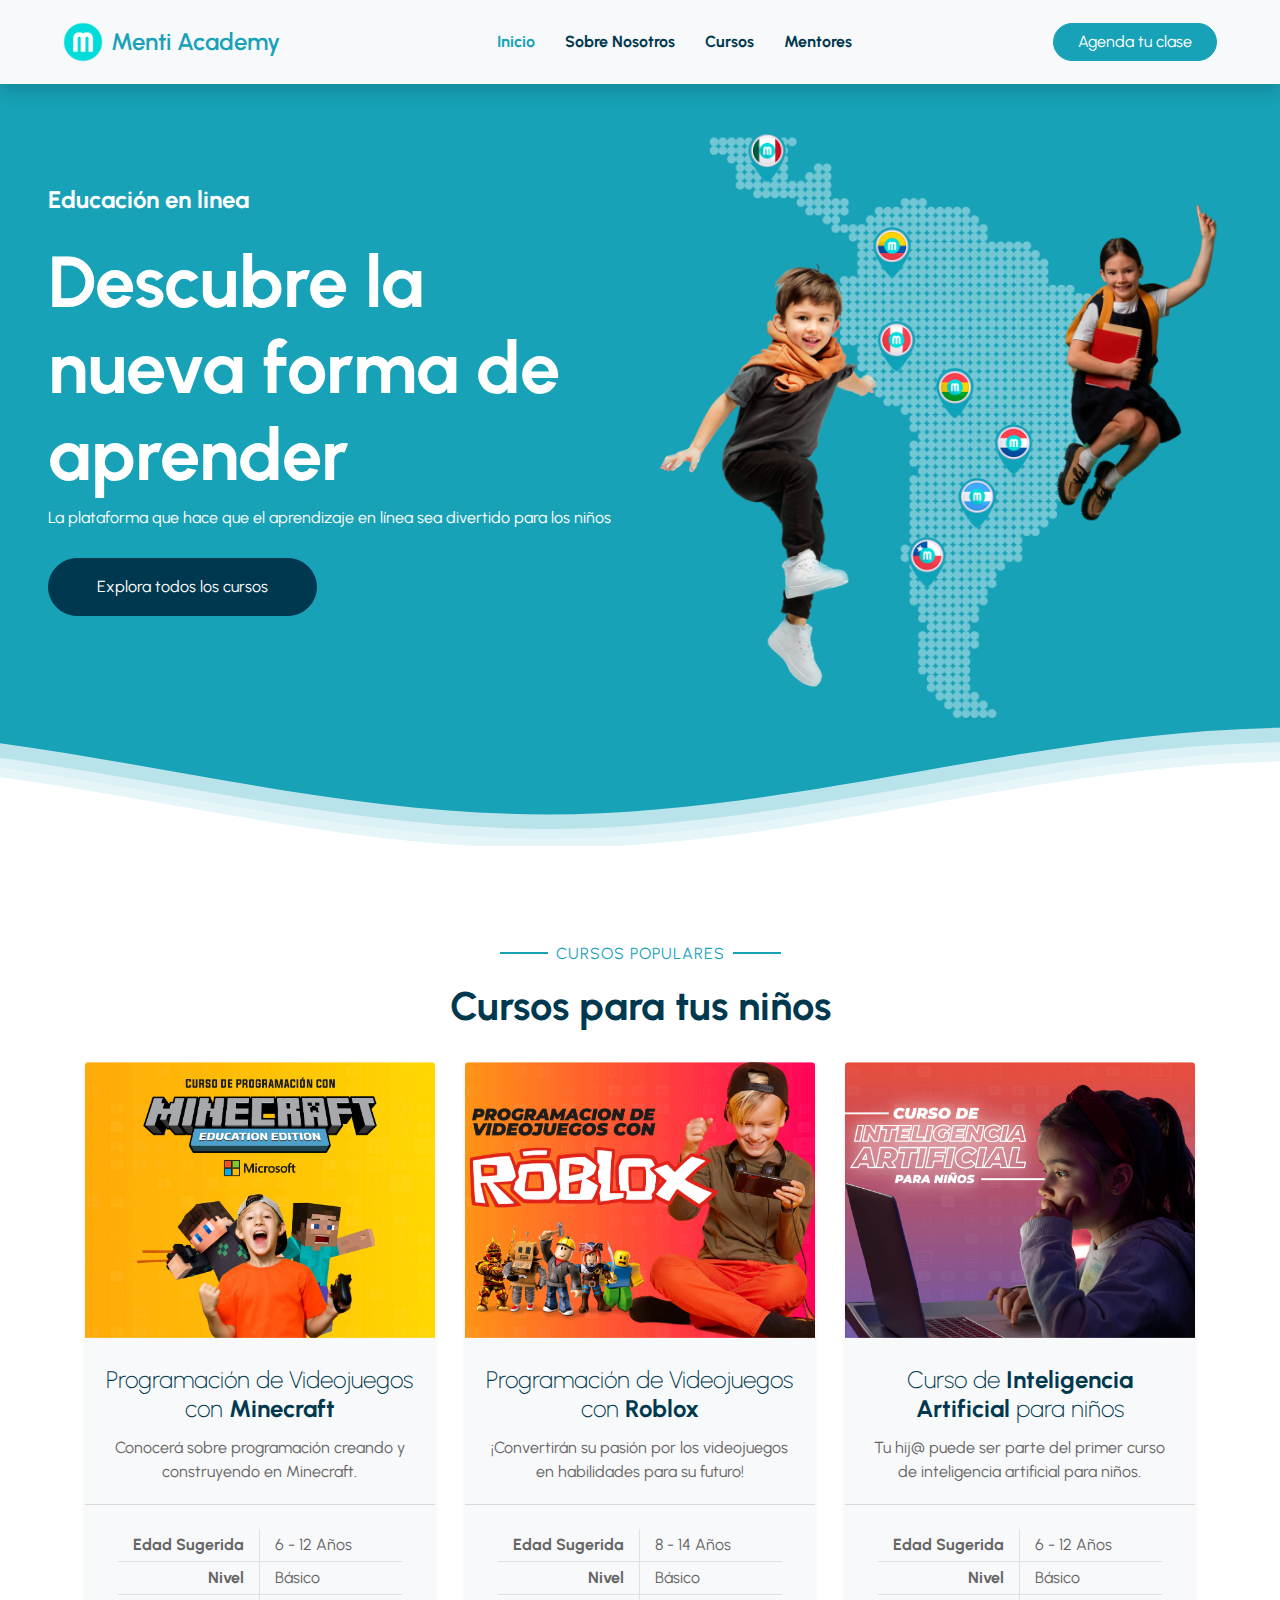
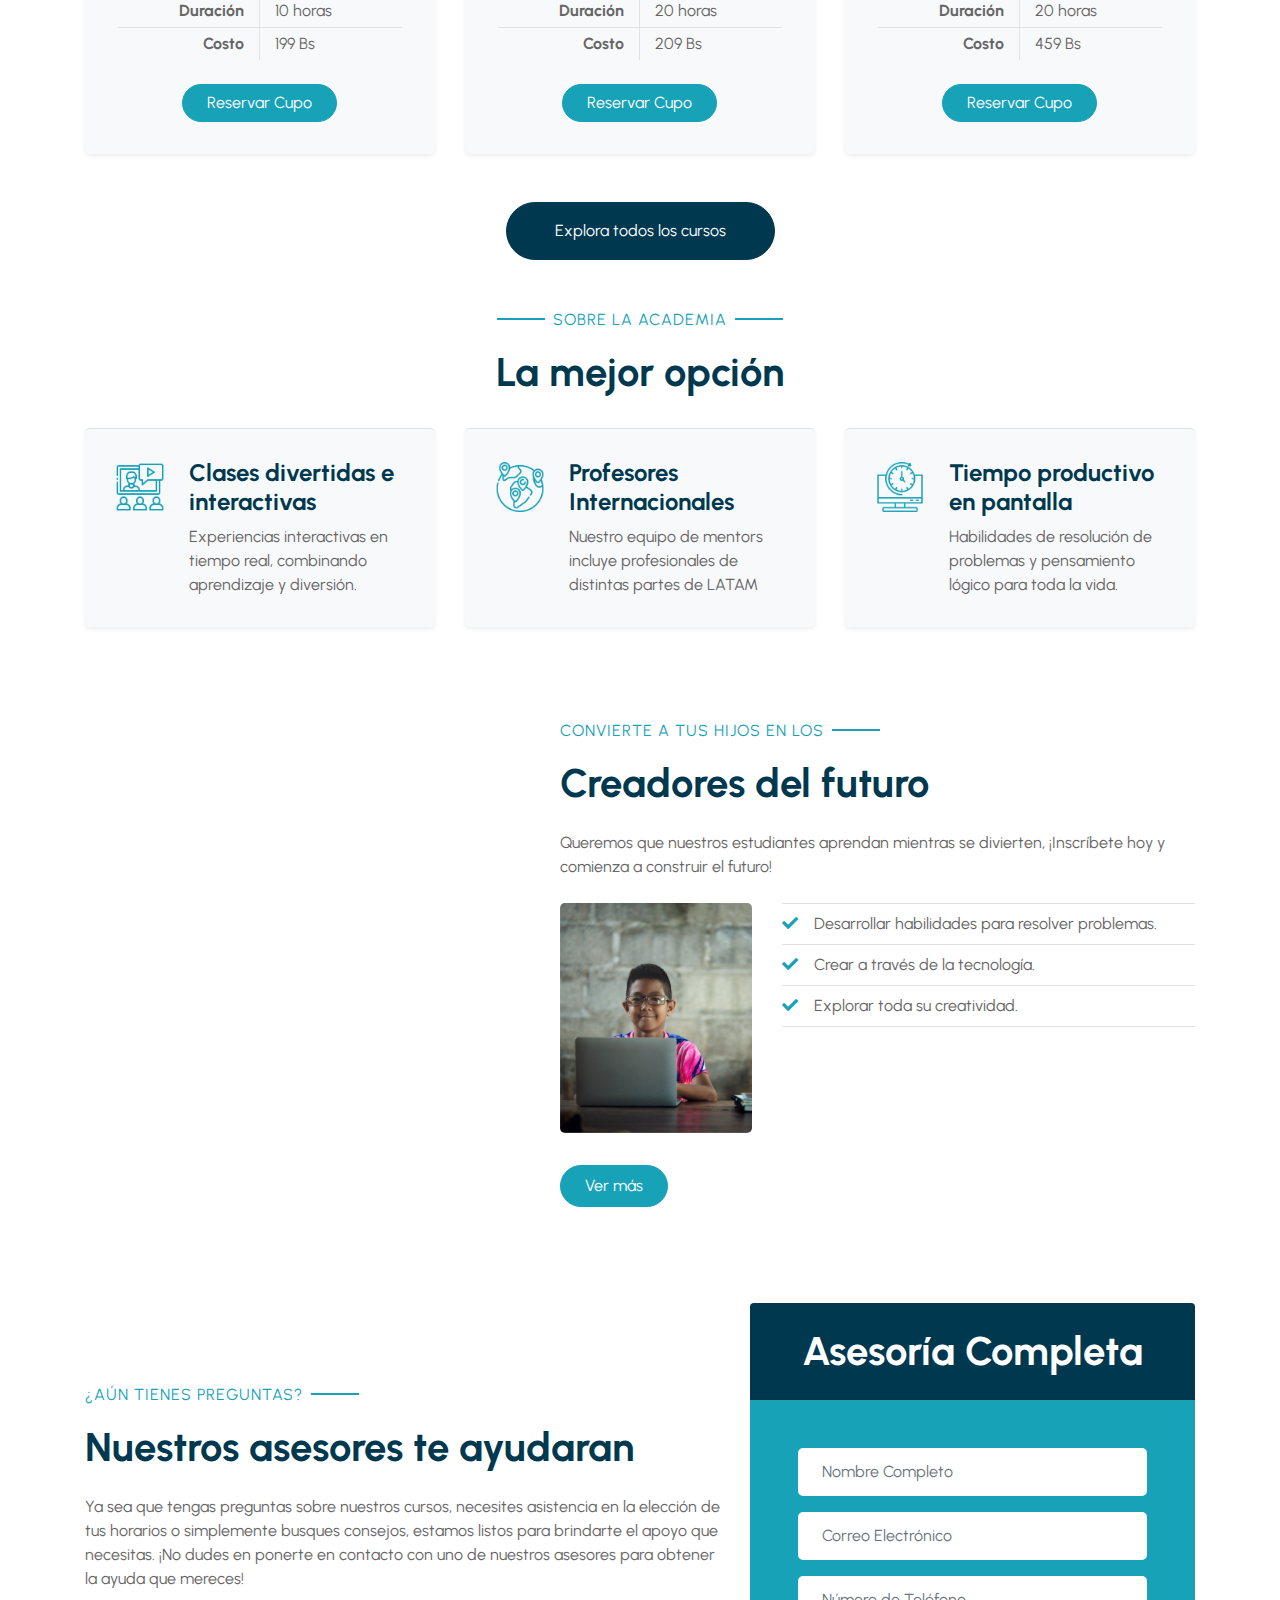
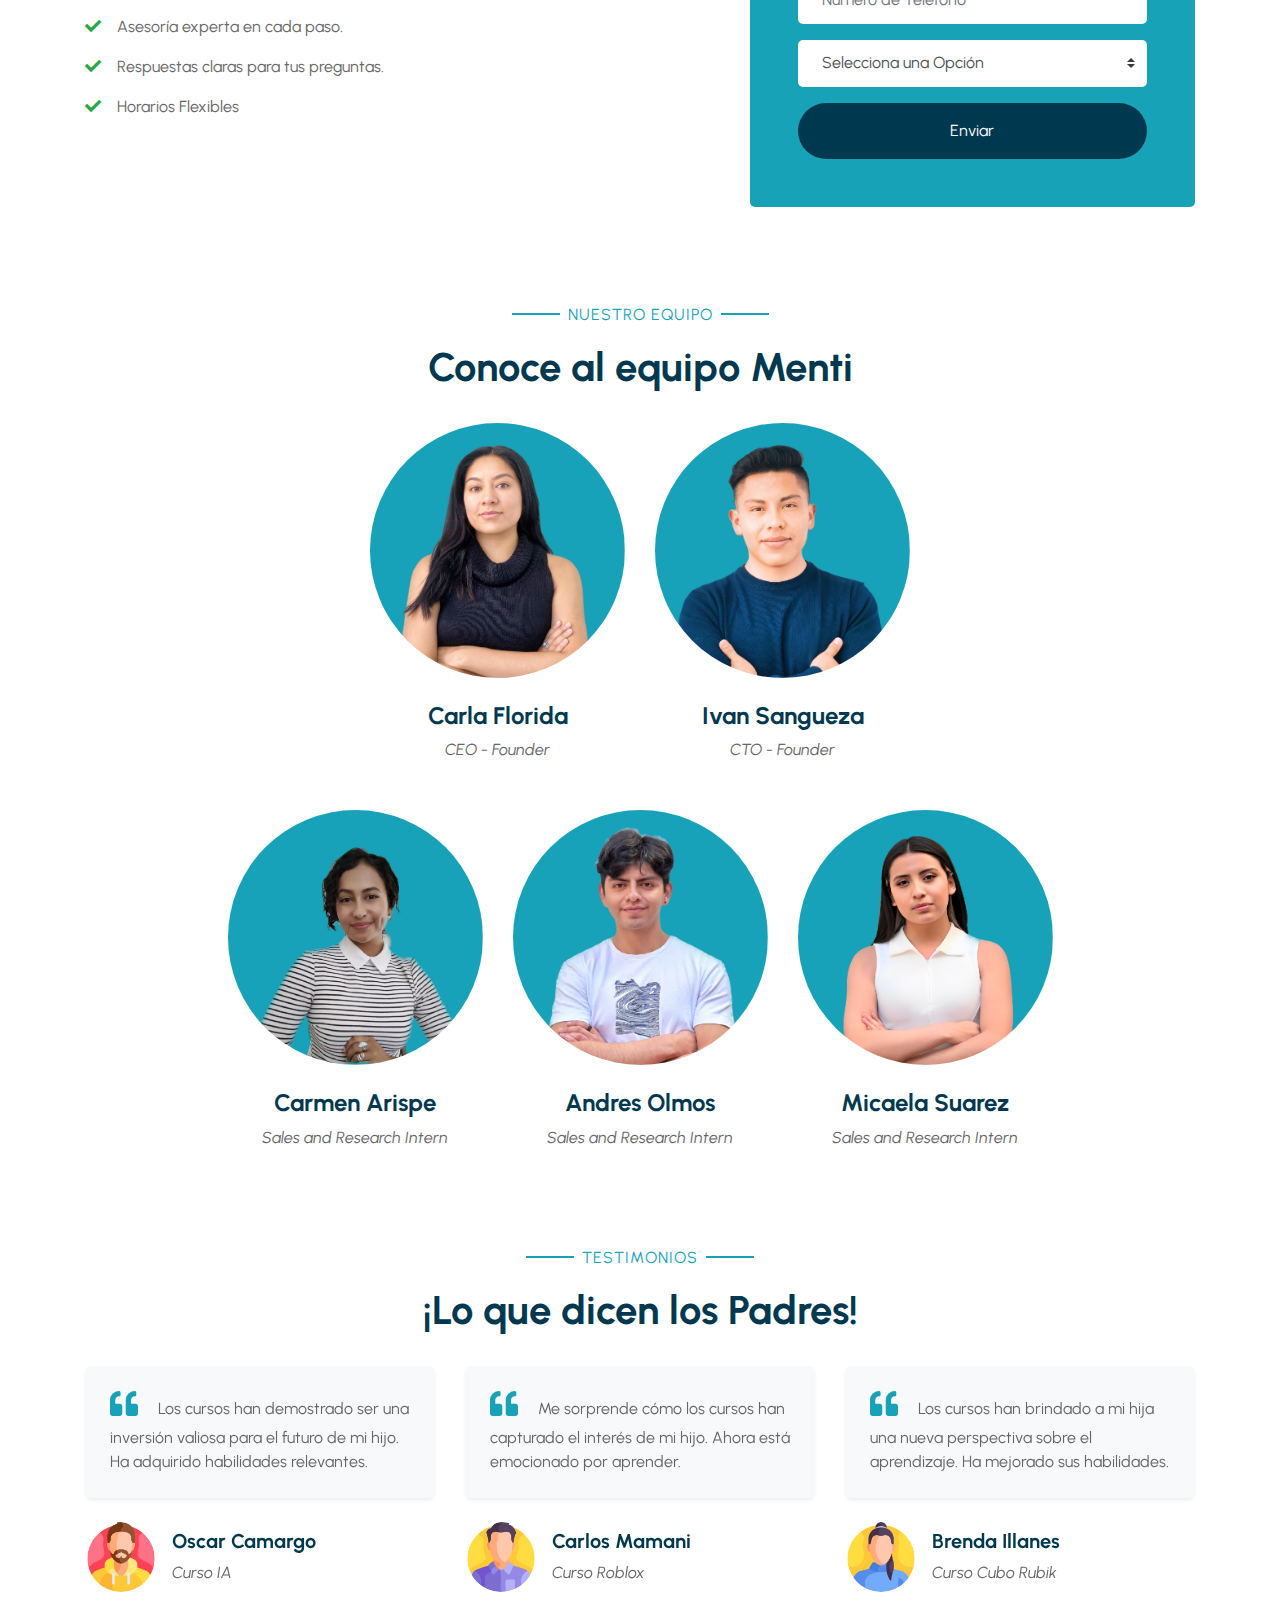
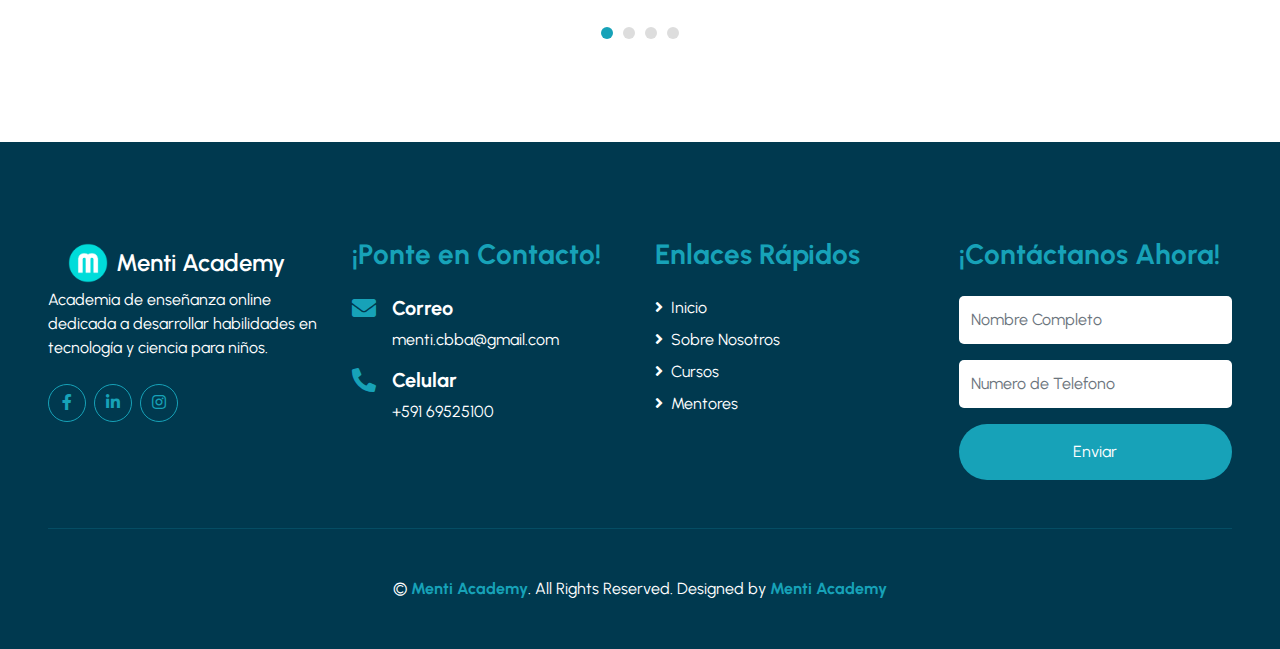
==== commit bd08fbb5: "image" ====
--- a/index.html
+++ b/index.html
@@ -461,7 +461,7 @@
                         construir el futuro!</p>
                     <div class="row pt-2 pb-4">
                         <div class="col-6 col-md-4">
-                            <img class="img-fluid rounded" src="img/about-2.jpg" alt="">
+                            <img class="img-fluid rounded" src="img/about-1.jpeg" alt="">
                         </div>
                         <div class="col-6 col-md-8">
                             <ul class="list-inline m-0">
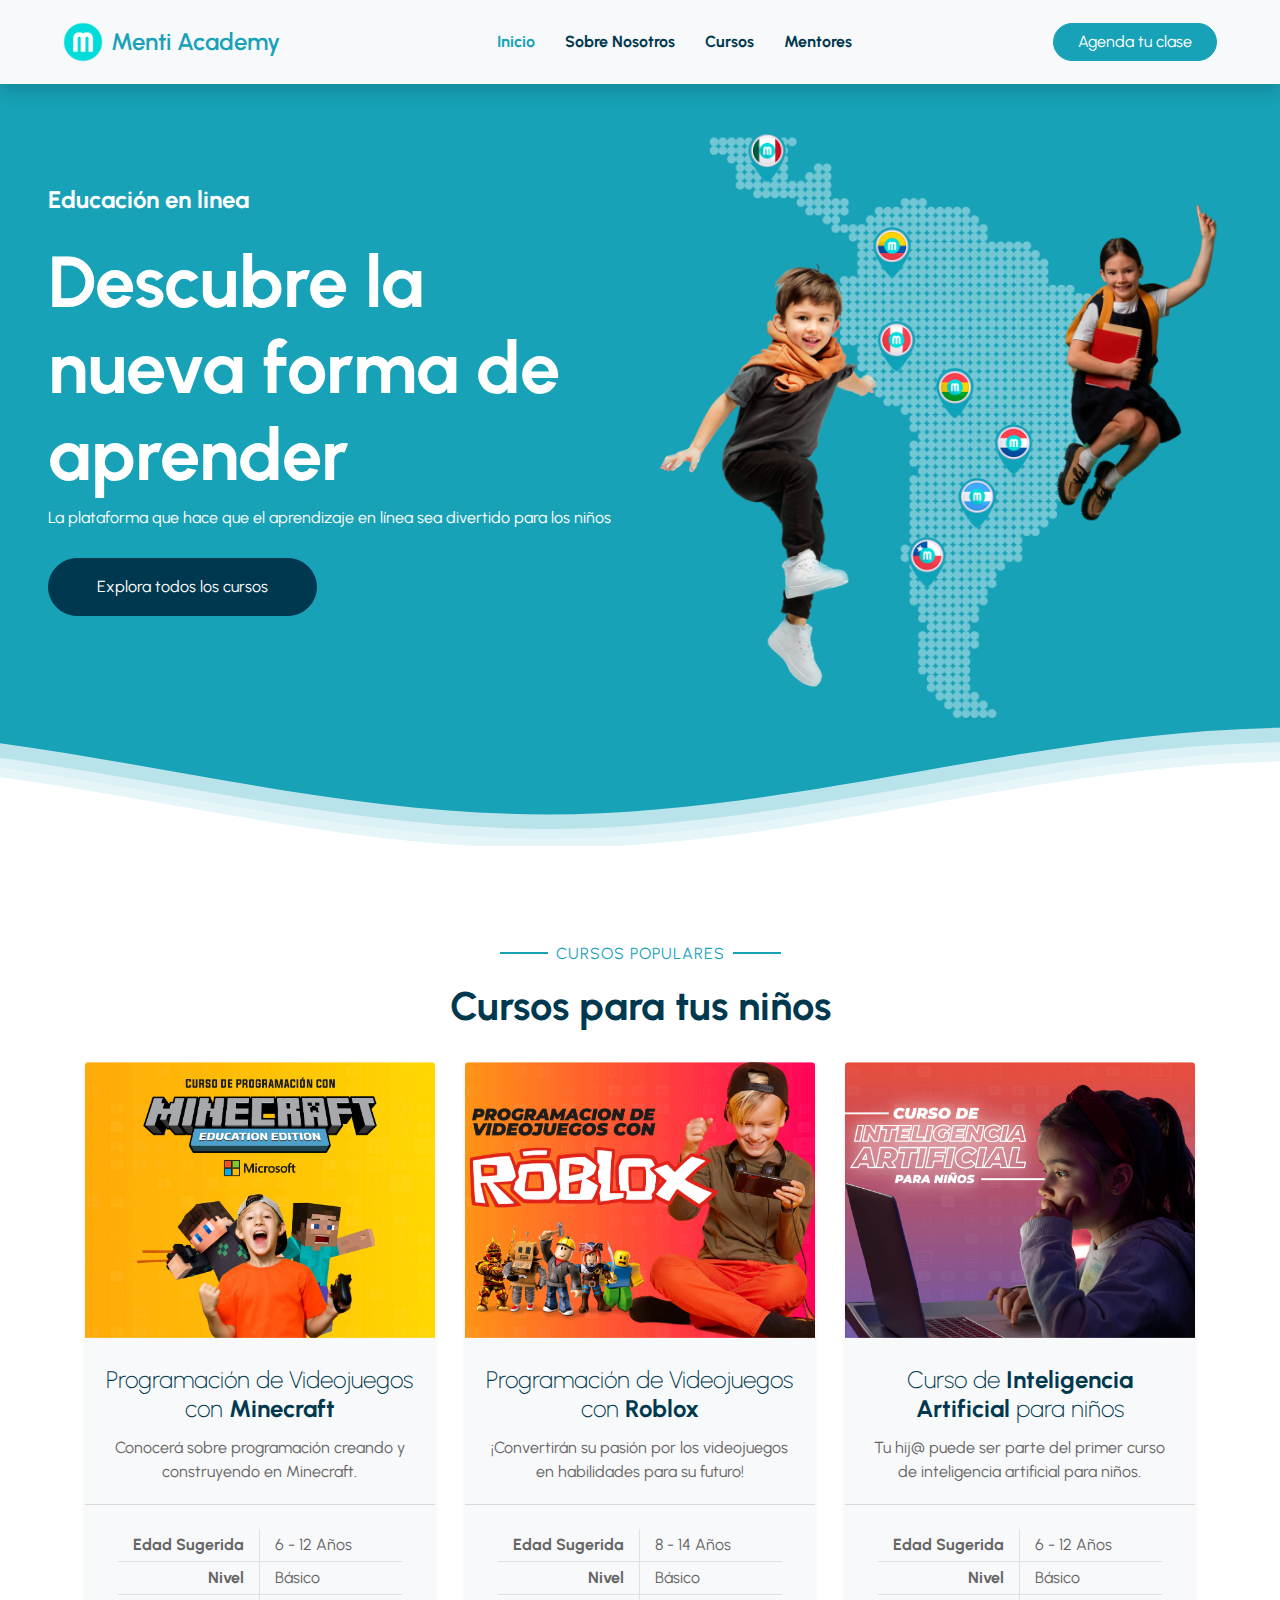
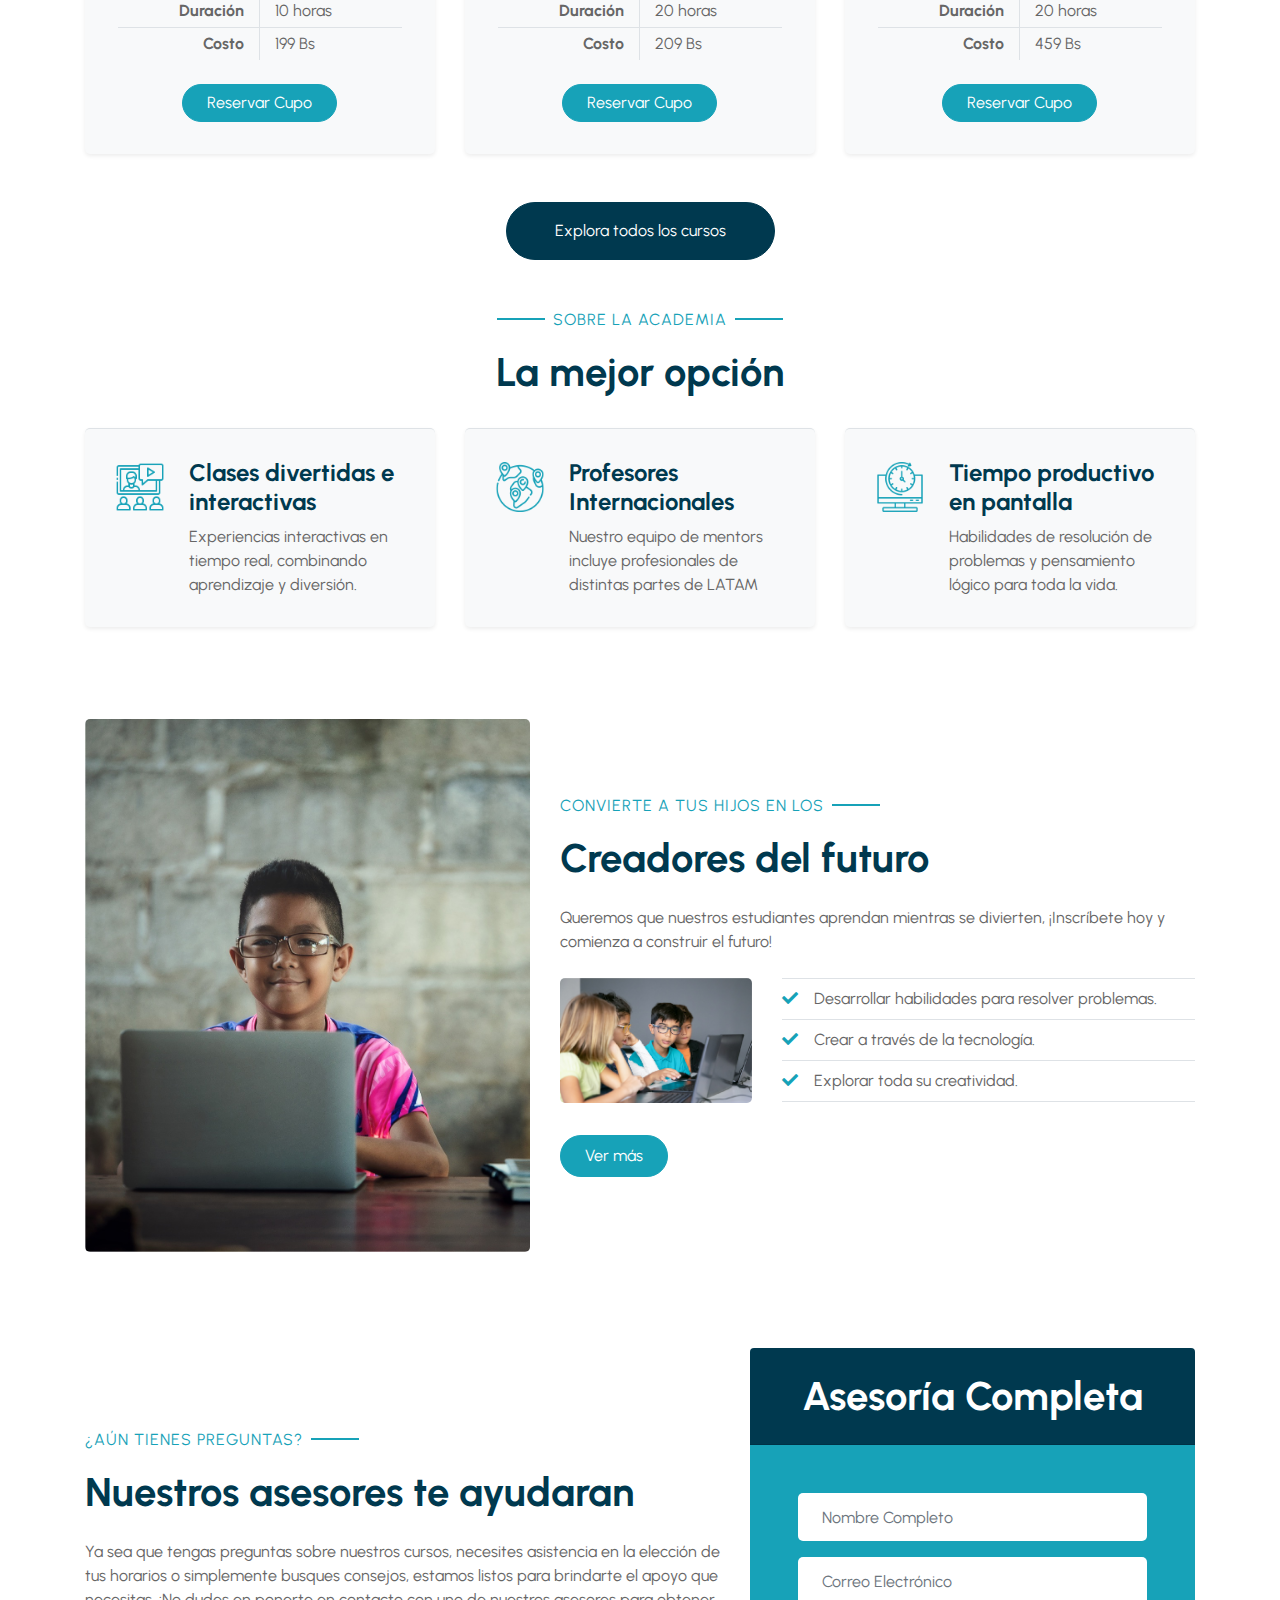
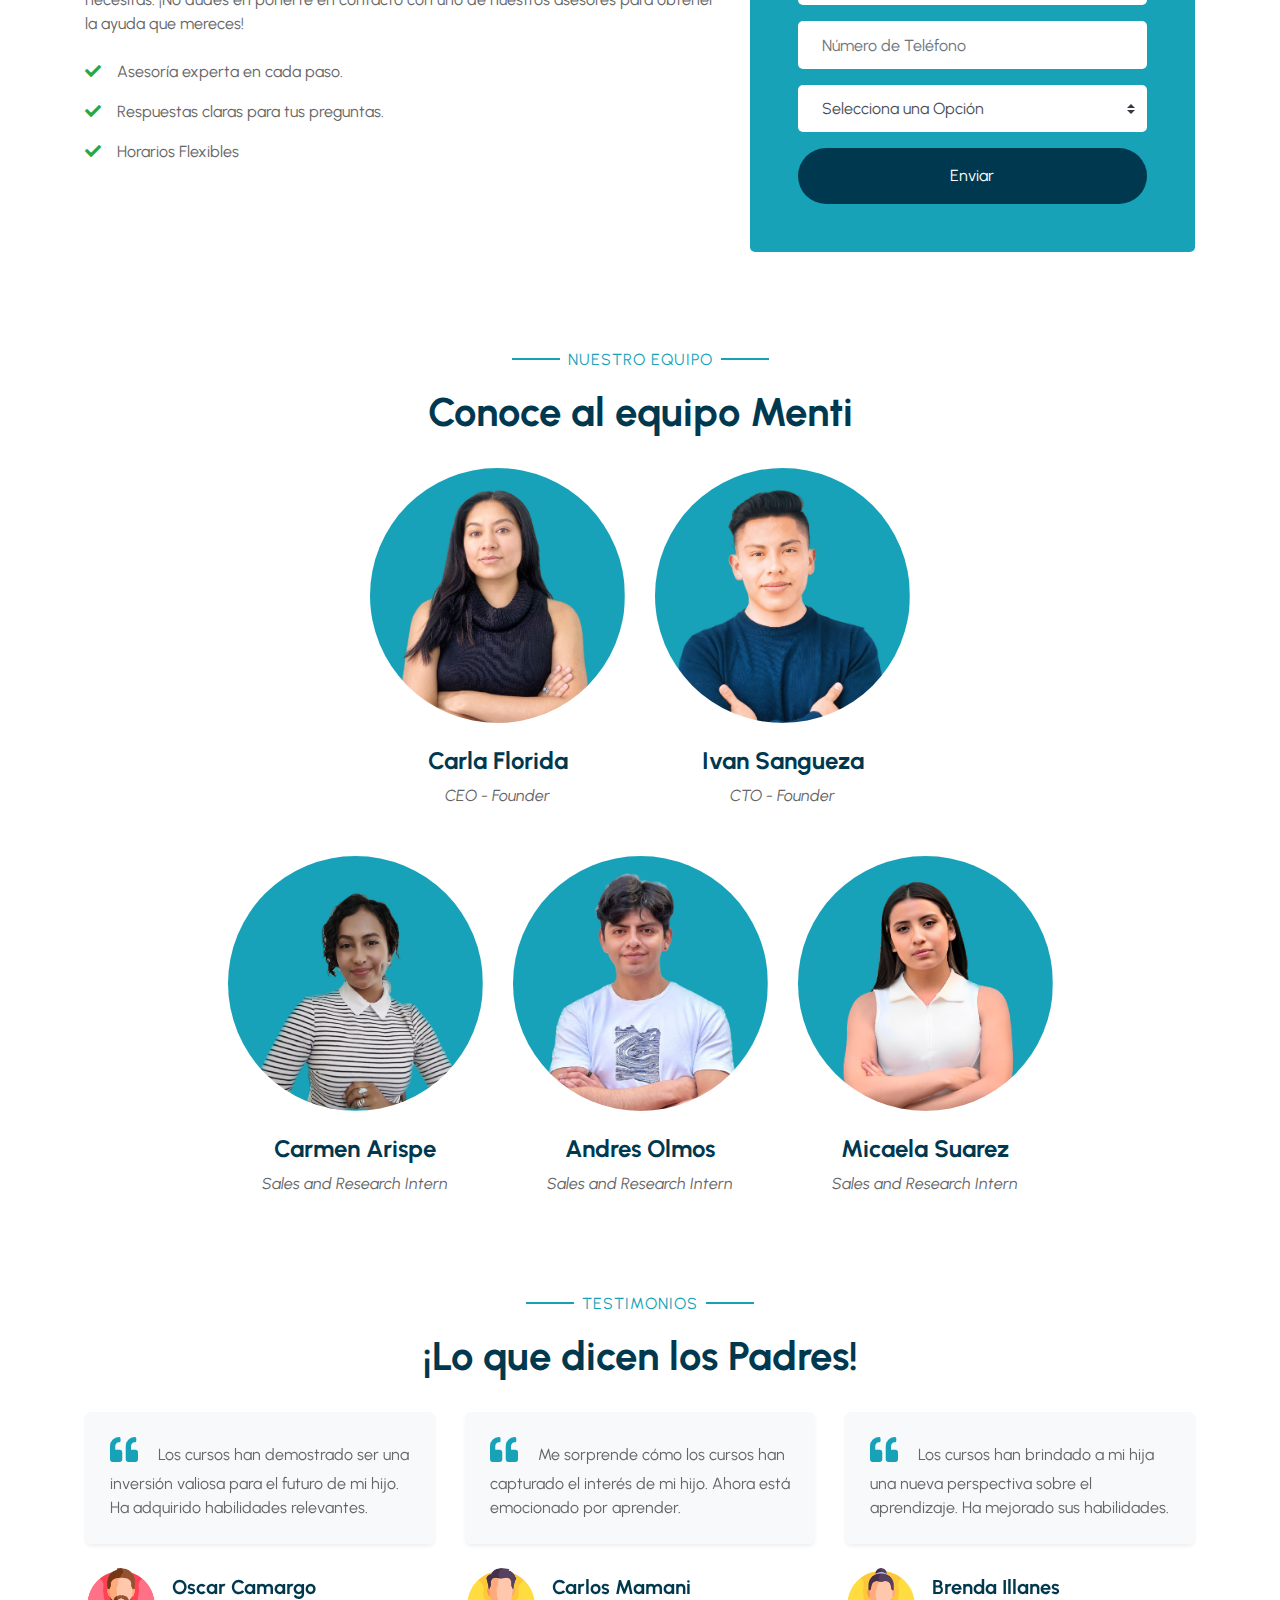
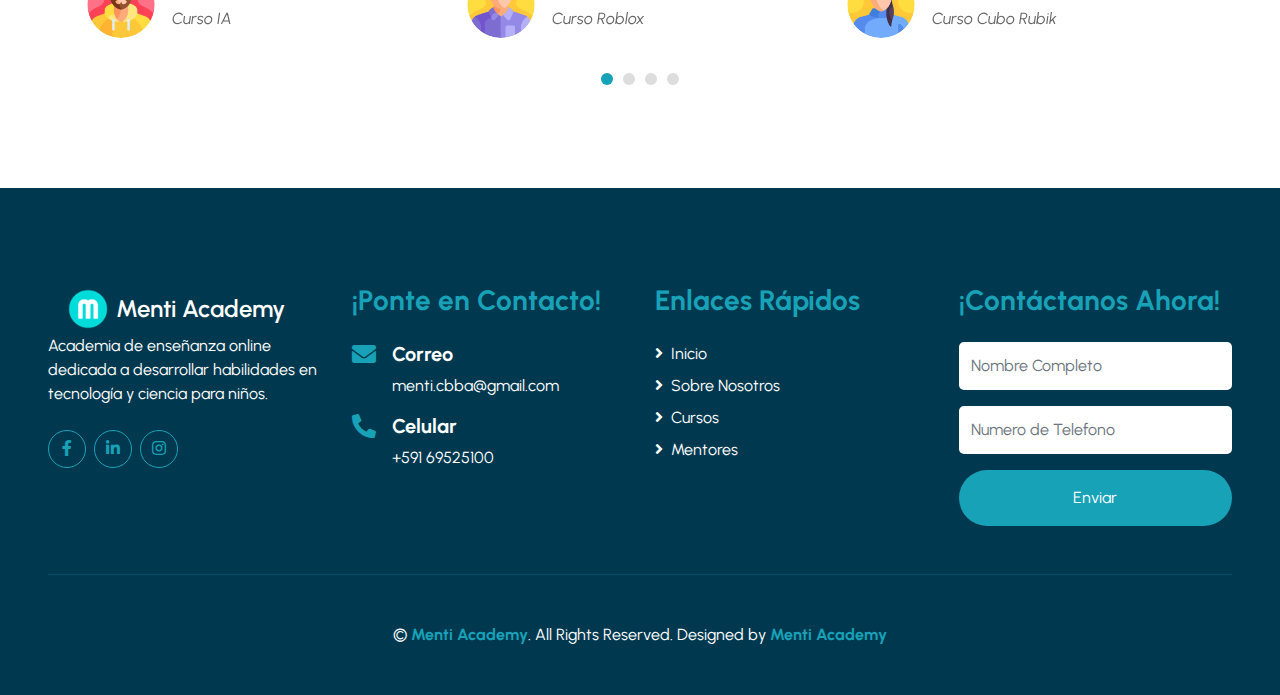
==== commit 4eecd6a5: "image" ====
--- a/index.html
+++ b/index.html
@@ -452,7 +452,7 @@
         <div class="container">
             <div class="row align-items-center">
                 <div class="col-lg-5">
-                    <img class="img-fluid rounded mb-5 mb-lg-0" src="img/about-1.jpg" alt="">
+                    <img class="img-fluid rounded mb-5 mb-lg-0" src="img/about-1.jpeg" alt="">
                 </div>
                 <div class="col-lg-7">
                     <p class="section-title pr-5"><span class="pr-2">Convierte a tus hijos en los</span></p>
@@ -461,7 +461,7 @@
                         construir el futuro!</p>
                     <div class="row pt-2 pb-4">
                         <div class="col-6 col-md-4">
-                            <img class="img-fluid rounded" src="img/about-1.jpeg" alt="">
+                            <img class="img-fluid rounded" src="img/about-2.jpg" alt="">
                         </div>
                         <div class="col-6 col-md-8">
                             <ul class="list-inline m-0">
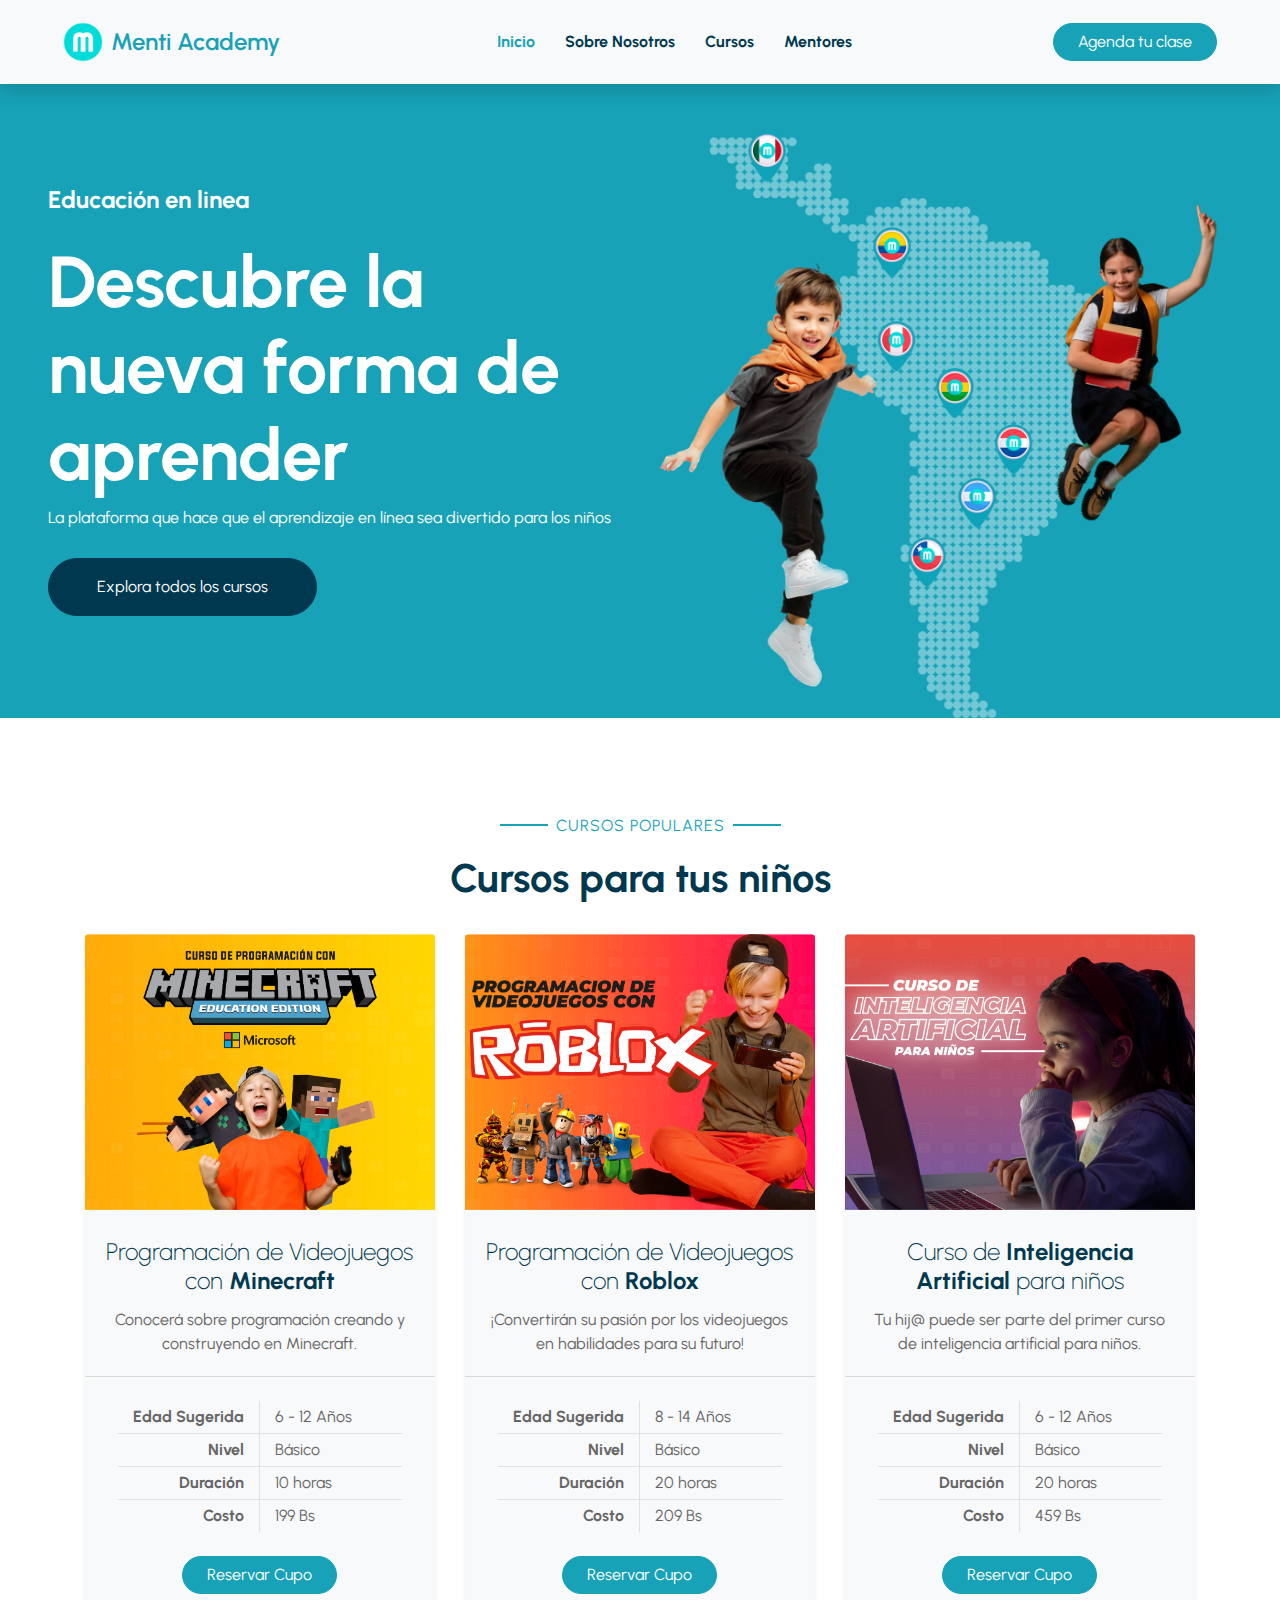
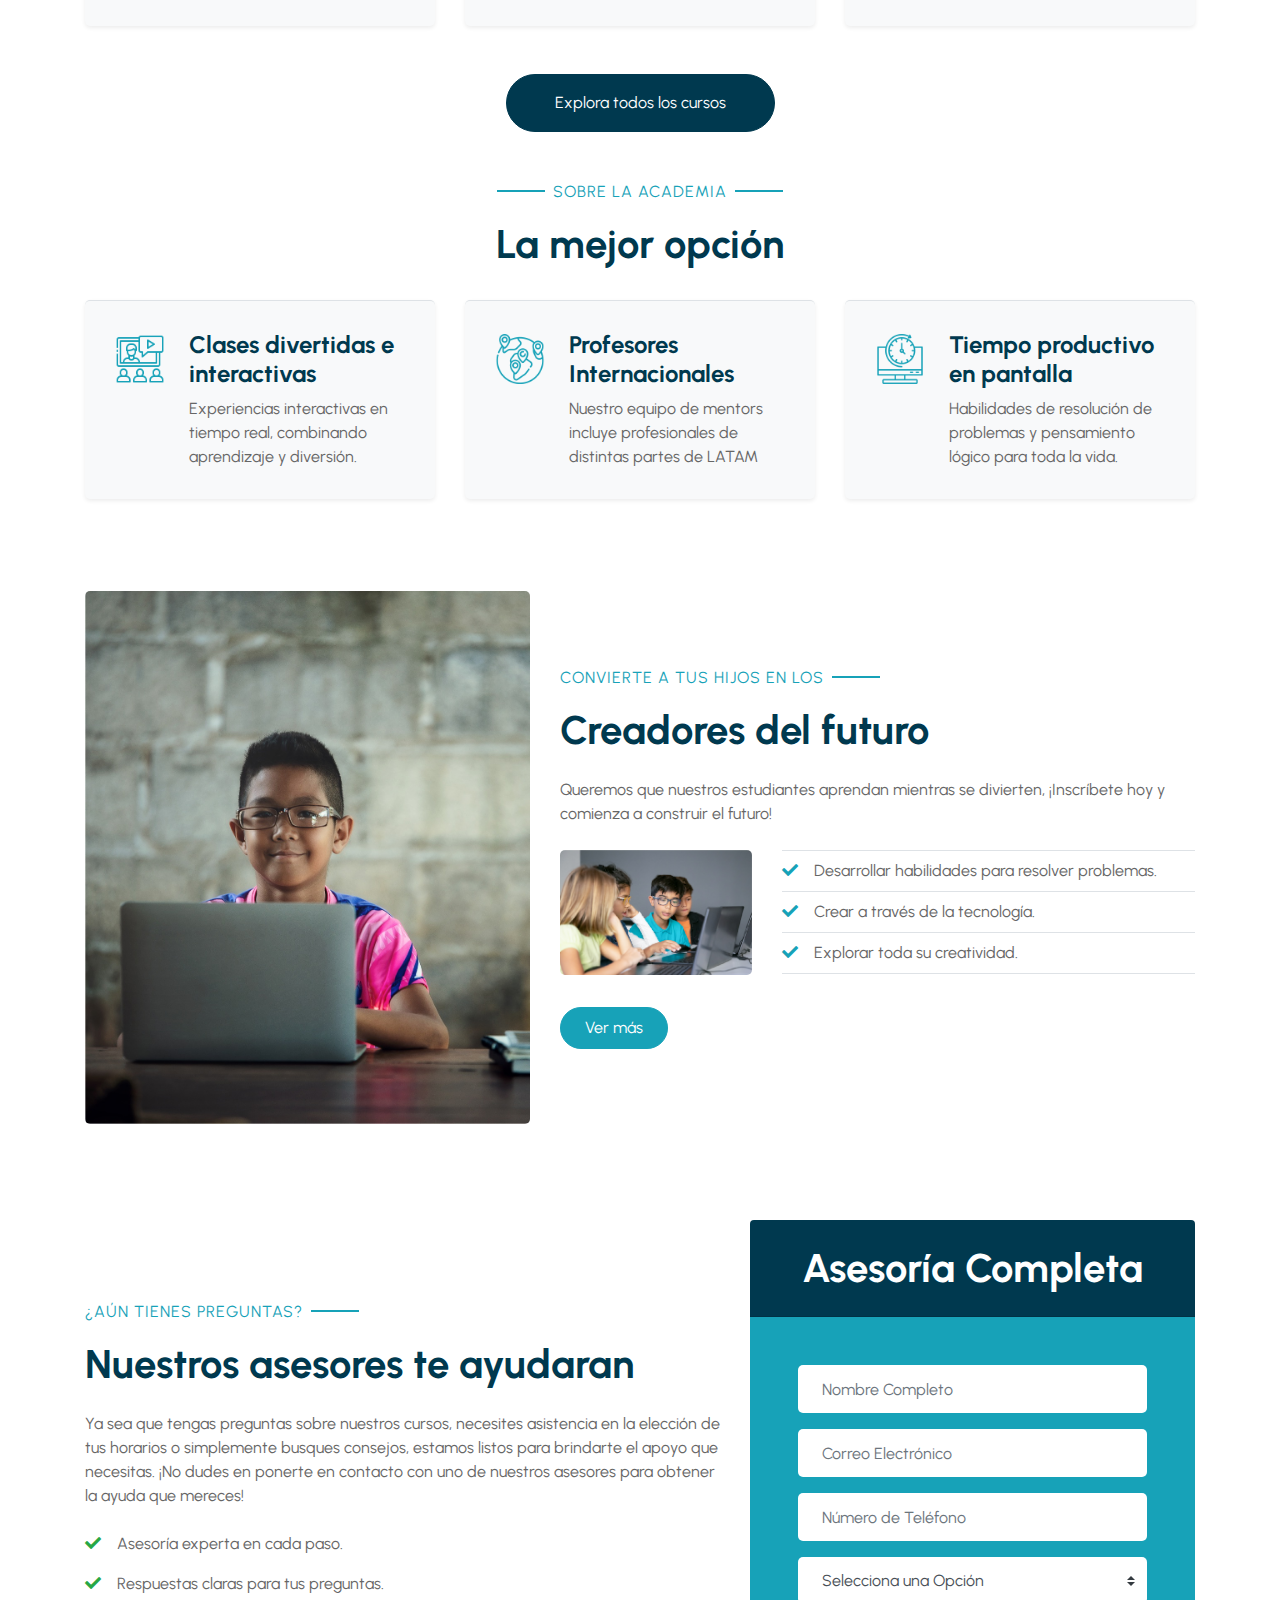
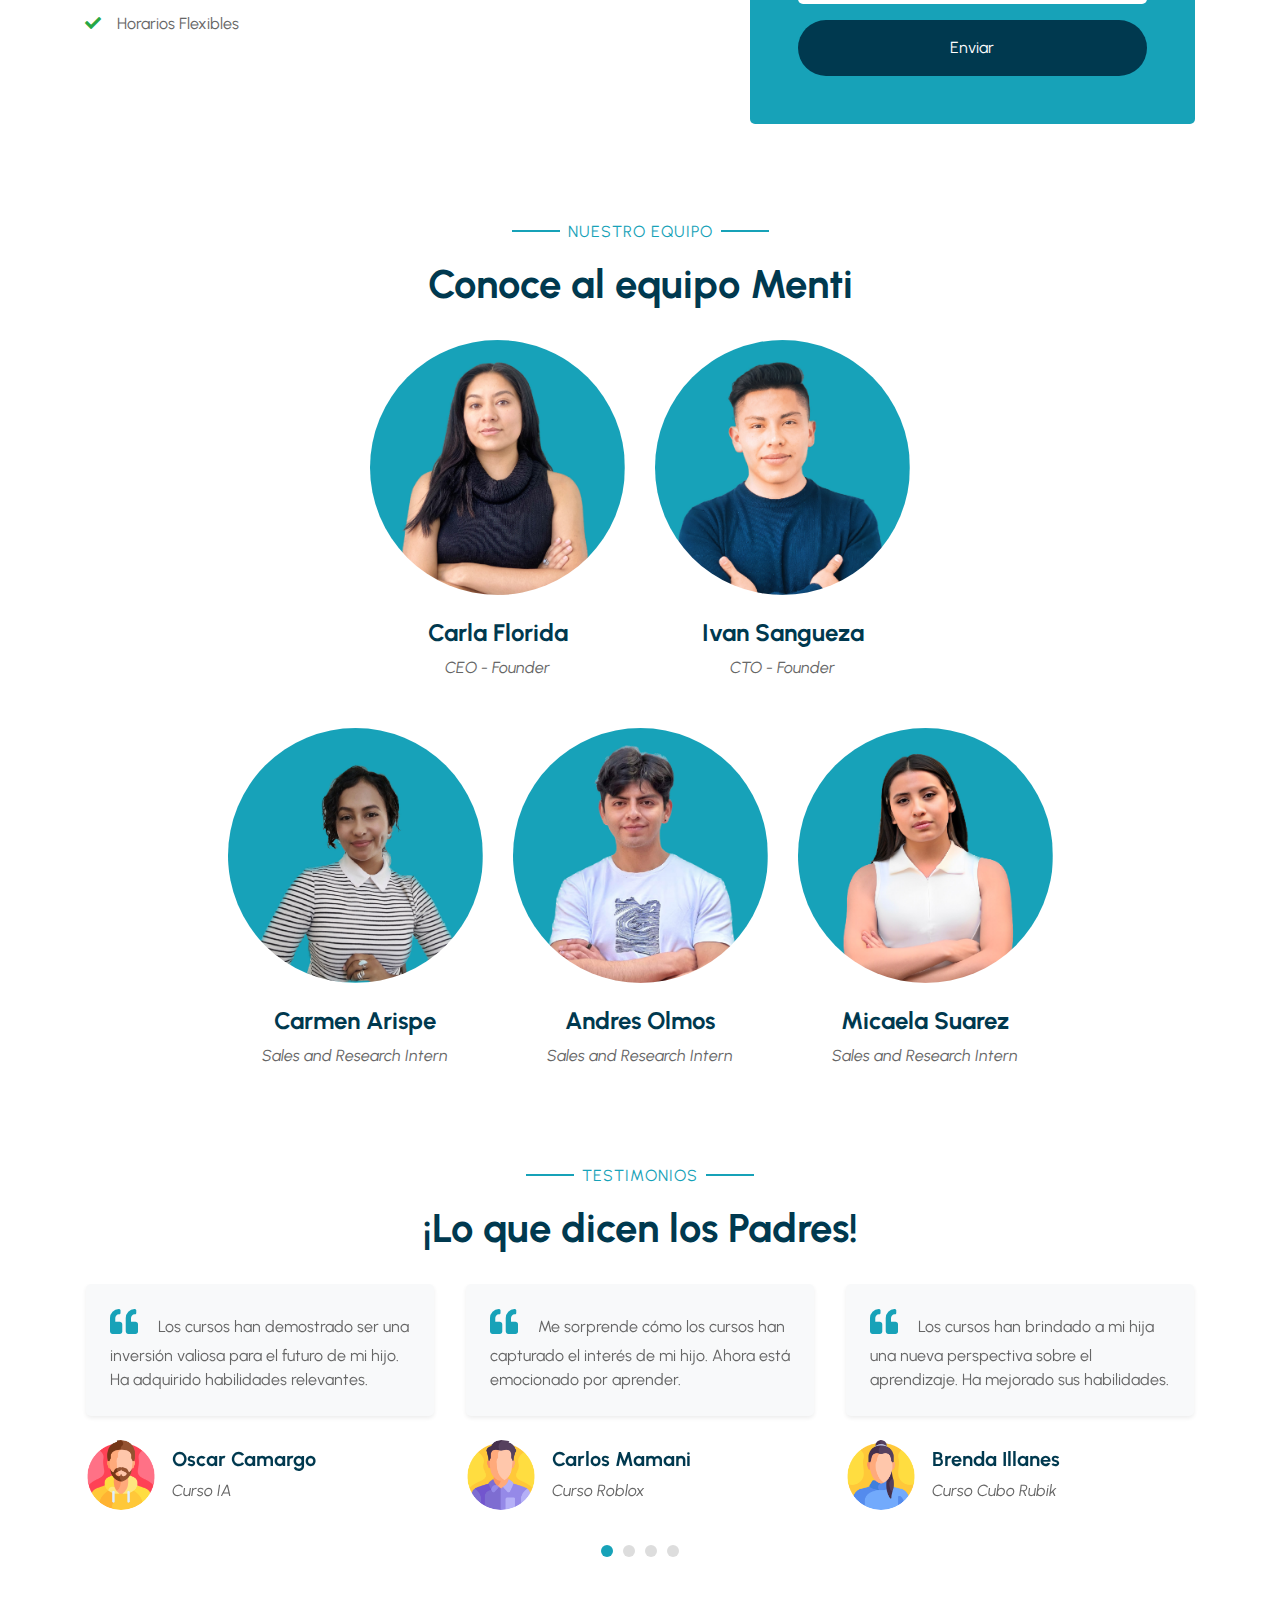
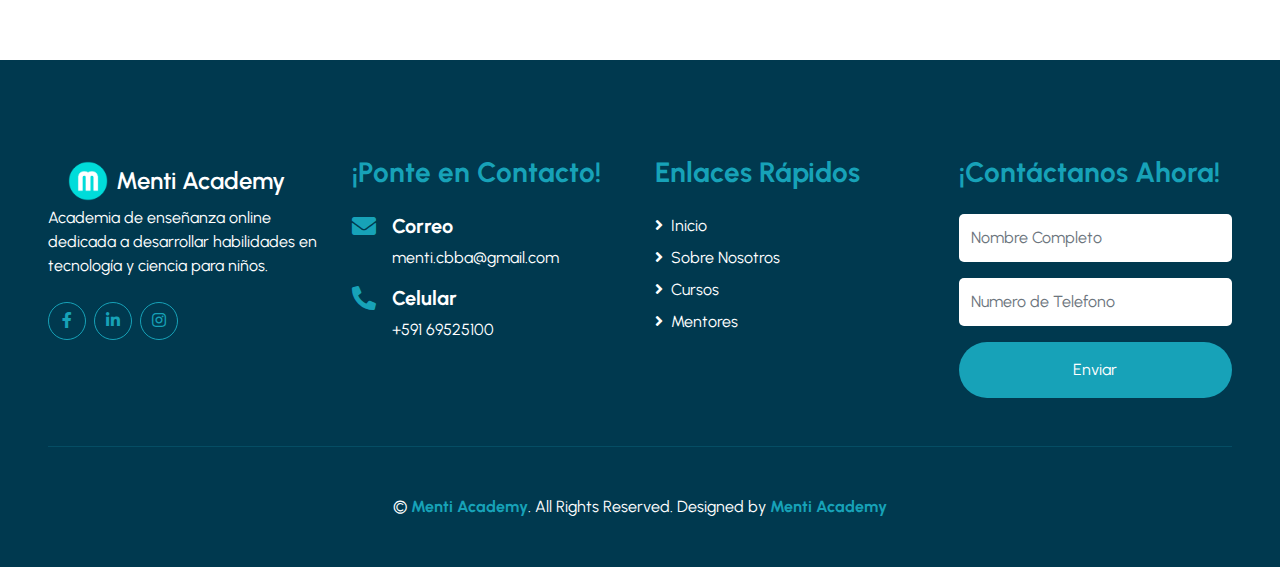
==== commit 5df22051: "minecraft Course / Profesores" ====
--- a/index.html
+++ b/index.html
@@ -146,7 +146,7 @@
                 <img class="img-fluid mt-5" src="img/hero.png" alt="">
             </div>
         </div>
-        <div class="waves-container">
+        <!-- <div class="waves-container">
             <svg class="waves" xmlns="http://www.w3.org/2000/svg" xmlns:xlink="http://www.w3.org/1999/xlink"
                 viewBox="0 24 150 28" preserveAspectRatio="none" shape-rendering="auto">
                 <defs>
@@ -160,7 +160,7 @@
                     <use xlink:href="#gentle-wave" x="48" y="7" fill="#fff" />
                 </g>
             </svg>
-        </div>
+        </div> -->
     </div>
 
     <!-- Header End -->
--- a/css/style.css
+++ b/css/style.css
@@ -312,6 +312,33 @@
   white-space: normal;
 }
 
+
+.sidebar .widget {
+  position: relative;
+  display: block;
+  margin-bottom: 3rem;
+}
+
+.sidebar .banner-spot {
+  background-image: none;
+  padding: 5px;
+}
+
+.sidebar .instagram-wrapper a {
+  width: 33.3333%;
+  margin: 0;
+  float: left;
+  border-right: 5px solid #ffffff;
+  border-bottom: 5px solid #ffffff;
+}
+
+.custom-bg {
+  background-image: linear-gradient(rgba(0, 0, 0, 0.4), rgba(0, 0, 0, 0.4)), url("../img/imgBgMine.jpeg");
+  background-size: cover;
+  background-position: center;
+}
+
+
 @media (max-width: 1200px) {
   legend {
     font-size: calc(1.275rem + 0.3vw) ;
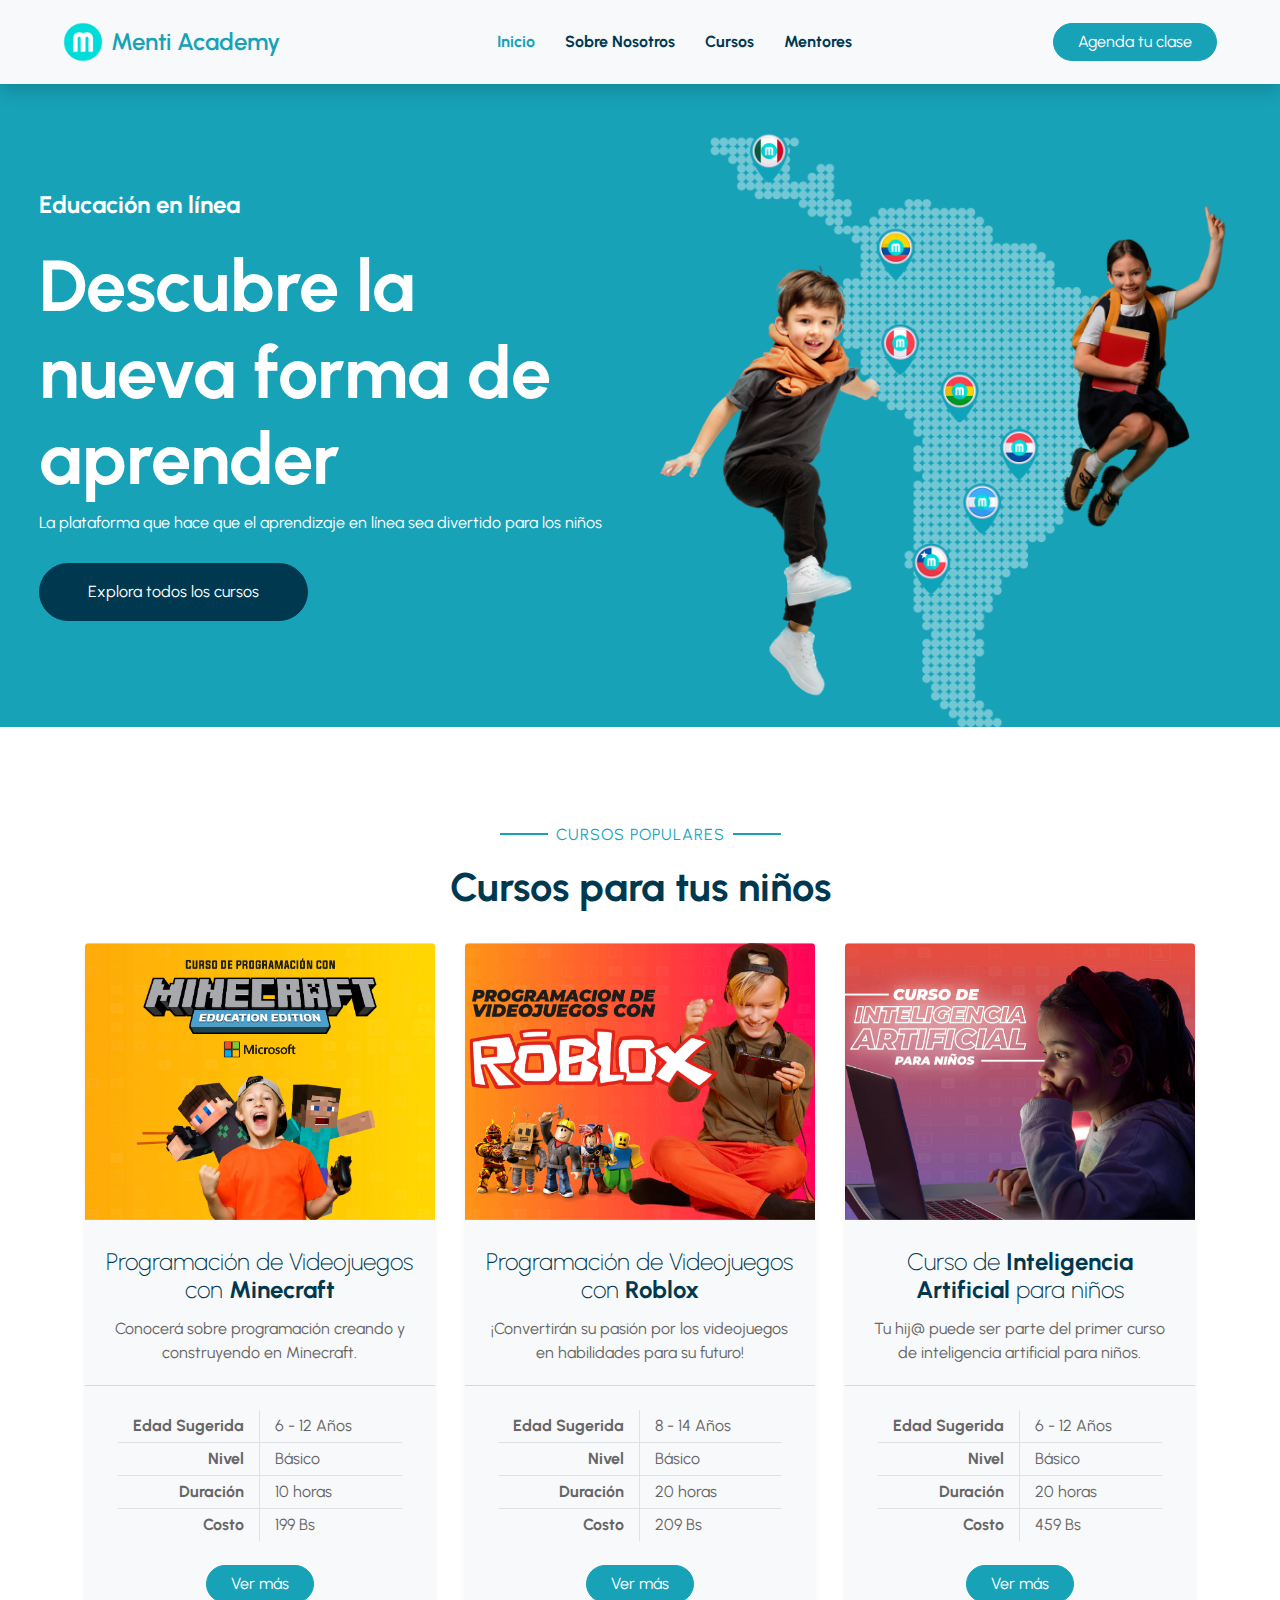
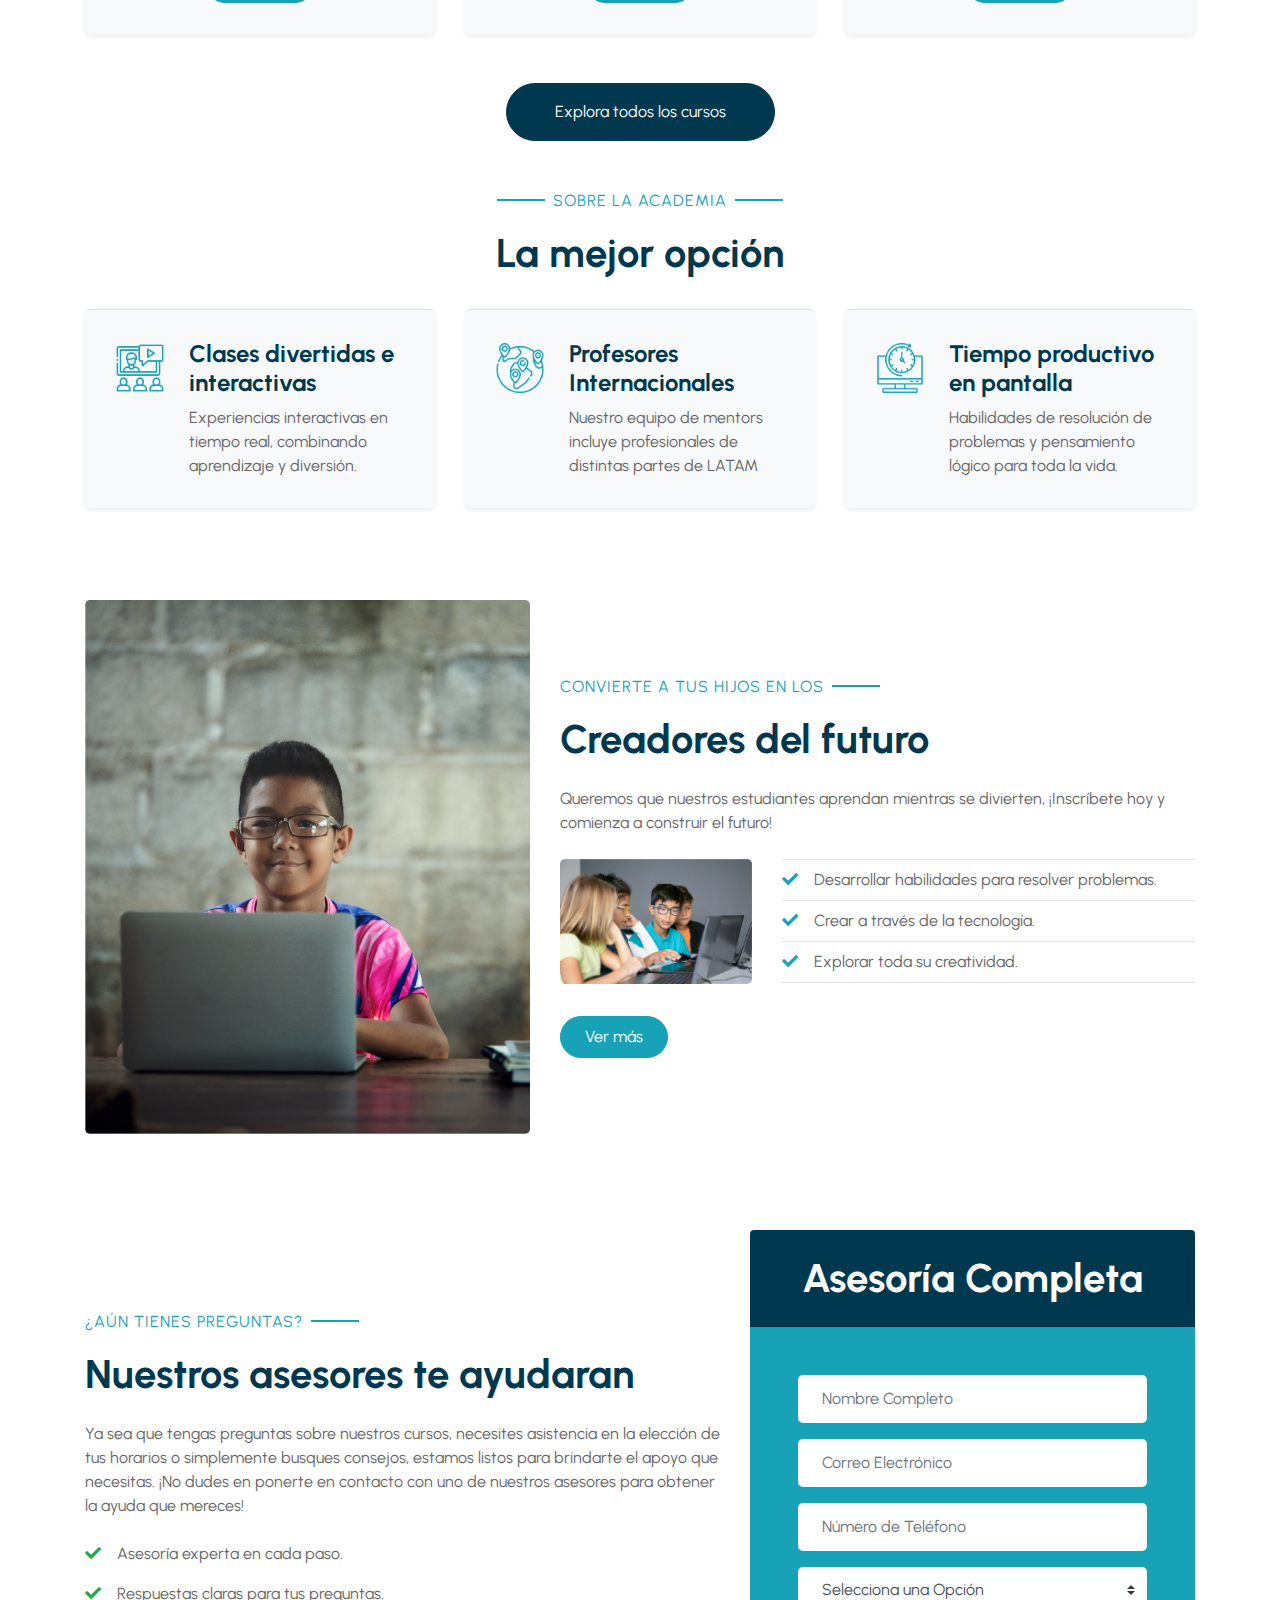
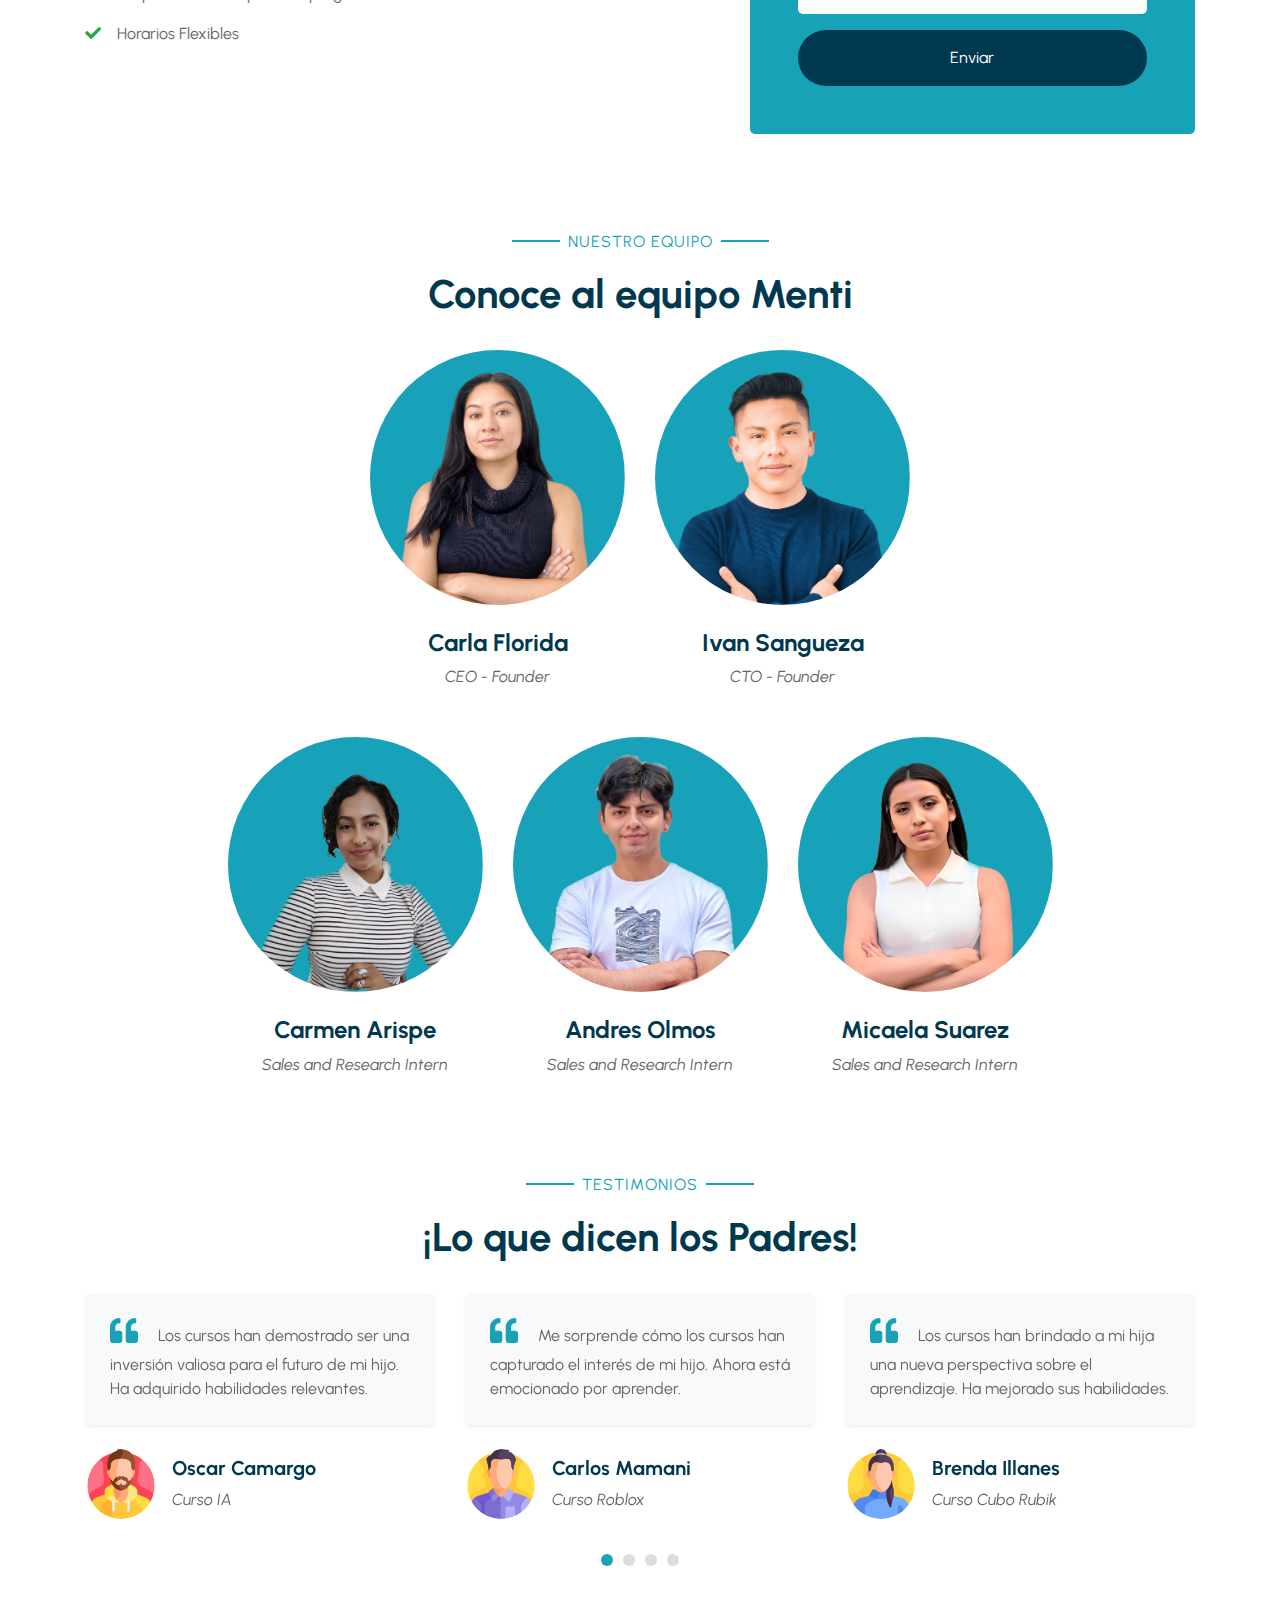
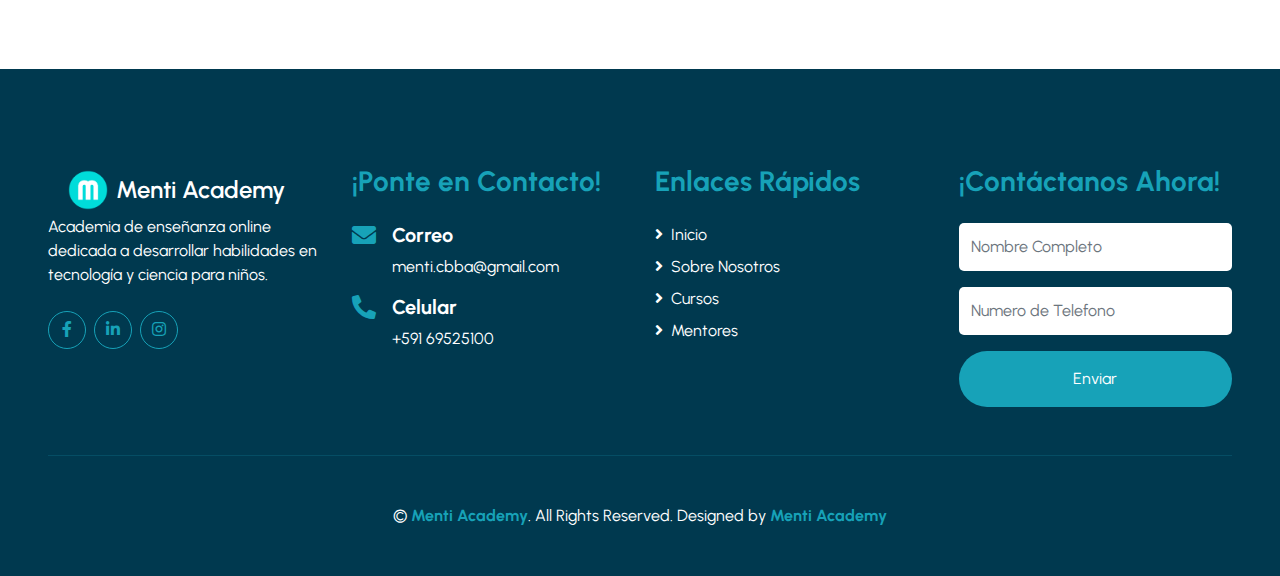
==== commit eaafe2d3: "bug-001 paddingHero" ====
--- a/index.html
+++ b/index.html
@@ -3,6 +3,8 @@
 
 <head>
     <meta charset="utf-8">
+    <meta name="viewport" content="width=device-width, initial-scale=1.0">
+
     <title>Menti Academy</title>
     <meta content="width=device-width, initial-scale=1.0" name="viewport">
     <!-- Primary Meta Tags -->
@@ -129,23 +131,22 @@
     <!-- Navbar End -->
 
 
-    <!-- Header Start -->
-    <div class="container-fluid bg-primary px-0 mb-5">
-        <div class="row align-items-center  px-md-5 px-3">
-            <div class="col-lg-6 text-center text-lg-left">
-                <h4 class="text-white mb-4 mt-5 mt-lg-0">Educación en linea</h4>
-                <h1 class="display-3 font-weight-bold text-white">Descubre la nueva forma de aprender
-                </h1>
-                <p class="text-white mb-4">La plataforma que hace que el aprendizaje en línea sea divertido para los
-                    niños</p>
-                <a href="class.html" class="btn btn-secondary mt-1 py-3 px-5">Explora todos los cursos</a>
-
-
-            </div>
-            <div class="col-lg-6 text-center text-lg-right">
-                <img class="img-fluid mt-5" src="img/hero.png" alt="">
-            </div>
-        </div>
+<!-- Header Start -->
+<div class="container-fluid bg-primary mb-5"> <!-- Removed px-0 -->
+    <div class="row align-items-center px-4"> <!-- Adjusted padding value px-4 -->
+        <div class="col-lg-6 text-center text-lg-left">
+            <h4 class="text-white mb-4 mt-5 mt-lg-0">Educación en línea</h4>
+            <h1 class="display-3 font-weight-bold text-white">Descubre la nueva forma de aprender</h1>
+            <p class="text-white mb-4">La plataforma que hace que el aprendizaje en línea sea divertido para los niños</p>
+            <a href="class.html" class="btn btn-secondary mt-1 py-3 px-5">Explora todos los cursos</a>
+        </div>
+        <div class="col-lg-6 text-center text-lg-right">
+            <img class="img-fluid mt-5" src="img/hero.png" alt="">
+        </div>
+    </div>
+</div>
+<!-- Header End -->
+
         <!-- <div class="waves-container">
             <svg class="waves" xmlns="http://www.w3.org/2000/svg" xmlns:xlink="http://www.w3.org/1999/xlink"
                 viewBox="0 24 150 28" preserveAspectRatio="none" shape-rendering="auto">
@@ -161,9 +162,7 @@
                 </g>
             </svg>
         </div> -->
-    </div>
-
-    <!-- Header End -->
+
 
 
     <!-- Class Start -->
@@ -202,8 +201,8 @@
                         </div>
                       
                         <!-- Botón para abrir el modal -->
-                <a href="#" class="btn btn-primary px-4 mx-auto mb-4" data-toggle="modal" data-target="#cursoModal">Reservar Cupo</a>
-
+                <!-- <a href="#" class="btn btn-primary px-4 mx-auto mb-4" data-toggle="modal" data-target="#cursoModal">Reservar Cupo</a> -->
+                <a href="minecraft.html" class="btn btn-primary px-4 mx-auto mb-4" >Ver más</a>
                 <!-- Modal -->
                 <div class="modal fade" id="cursoModal" tabindex="-1" role="dialog" aria-labelledby="agendaModalLabel"
                     aria-hidden="true">
@@ -273,7 +272,8 @@
                             </div>
                         </div>
                         <!-- Botón para abrir el modal -->
-                <a href="#" class="btn btn-primary px-4 mx-auto mb-4" data-toggle="modal" data-target="#cursoModal">Reservar Cupo</a>
+                <!-- <a href="#" class="btn btn-primary px-4 mx-auto mb-4" data-toggle="modal" data-target="#cursoModal">Reservar Cupo</a> -->
+                <a href="roblox.html" class="btn btn-primary px-4 mx-auto mb-4" >Ver más</a>
 
                 <!-- Modal -->
                 <div class="modal fade" id="cursoModal" tabindex="-1" role="dialog" aria-labelledby="agendaModalLabel"
@@ -343,7 +343,9 @@
                             </div>
                         </div>
                        <!-- Botón para abrir el modal -->
-                <a href="#" class="btn btn-primary px-4 mx-auto mb-4" data-toggle="modal" data-target="#cursoModal">Reservar Cupo</a>
+                <!-- <a href="#" class="btn btn-primary px-4 mx-auto mb-4" data-toggle="modal" data-target="#cursoModal">Reservar Cupo</a> -->
+
+                <a href="IA.html" class="btn btn-primary px-4 mx-auto mb-4" >Ver más</a>
 
                 <!-- Modal -->
                 <div class="modal fade" id="cursoModal" tabindex="-1" role="dialog" aria-labelledby="agendaModalLabel"
--- a/css/style.css
+++ b/css/style.css
@@ -313,27 +313,33 @@
 }
 
 
-.sidebar .widget {
-  position: relative;
-  display: block;
-  margin-bottom: 3rem;
-}
-
-.sidebar .banner-spot {
-  background-image: none;
-  padding: 5px;
-}
-
-.sidebar .instagram-wrapper a {
-  width: 33.3333%;
-  margin: 0;
-  float: left;
-  border-right: 5px solid #ffffff;
-  border-bottom: 5px solid #ffffff;
-}
-
-.custom-bg {
+
+
+.custom-bg-Min {
   background-image: linear-gradient(rgba(0, 0, 0, 0.4), rgba(0, 0, 0, 0.4)), url("../img/imgBgMine.jpeg");
+  background-size: cover;
+  background-position: center;
+}
+
+.custom-bg-Rob {
+  background-image: linear-gradient(rgba(0, 0, 0, 0.5), rgba(0, 0, 0, 0.5)), url("../img/imgBgRob.jpg");
+  background-size: cover;
+  background-position: center;
+}
+
+.custom-bg-SC {
+  background-image: linear-gradient(rgba(0, 0, 0, 0.7), rgba(0, 0, 0, 0.7)), url("../img/imgBgSC.jpg");
+  background-size: cover;
+  background-position: center;
+}
+
+.custom-bg-Ia {
+  background-image: linear-gradient(rgba(0, 0, 0, 0.4), rgba(0, 0, 0, 0.4)), url("../img/imgBgIa.jpg");
+  background-size: cover;
+  background-position: center;
+}
+.custom-bg-Rubik {
+  background-image: linear-gradient(rgba(0, 0, 0, 0.4), rgba(0, 0, 0, 0.4)), url("../img/imgBgRubik.jpg");
   background-size: cover;
   background-position: center;
 }
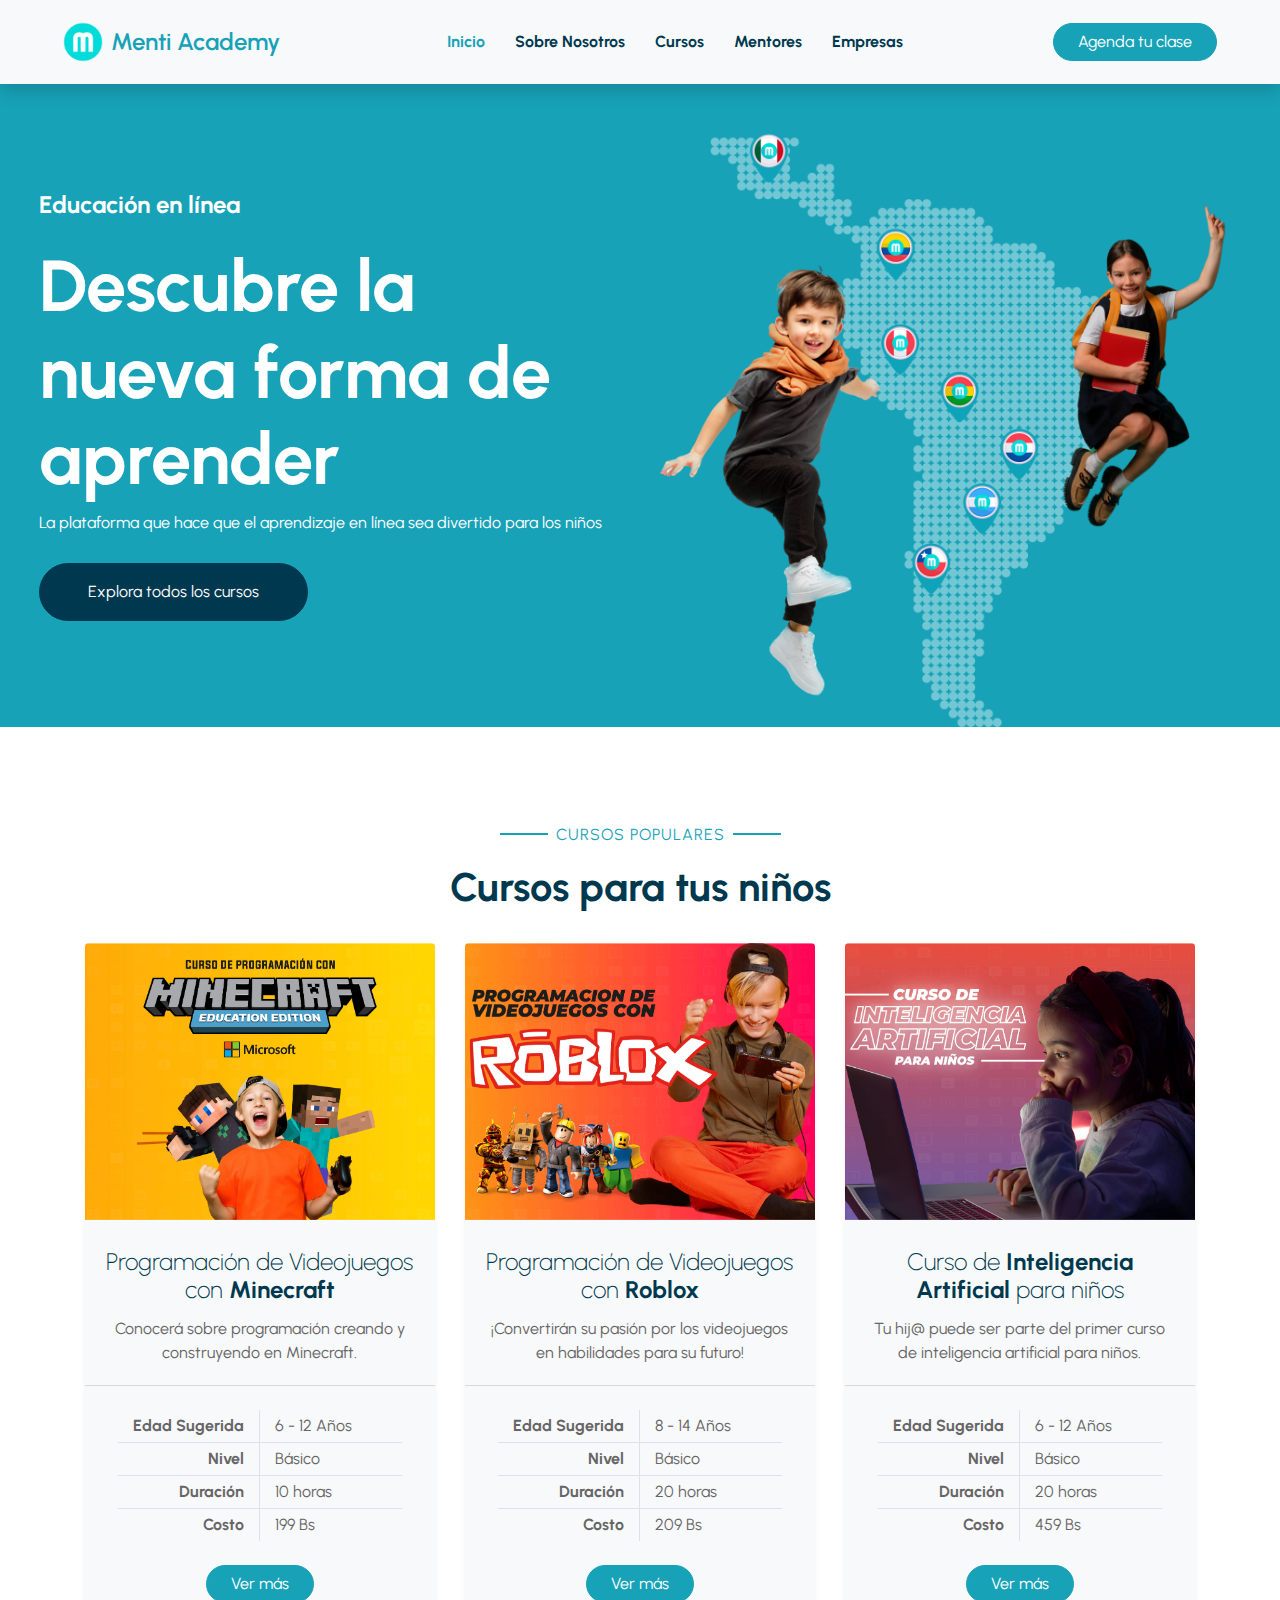
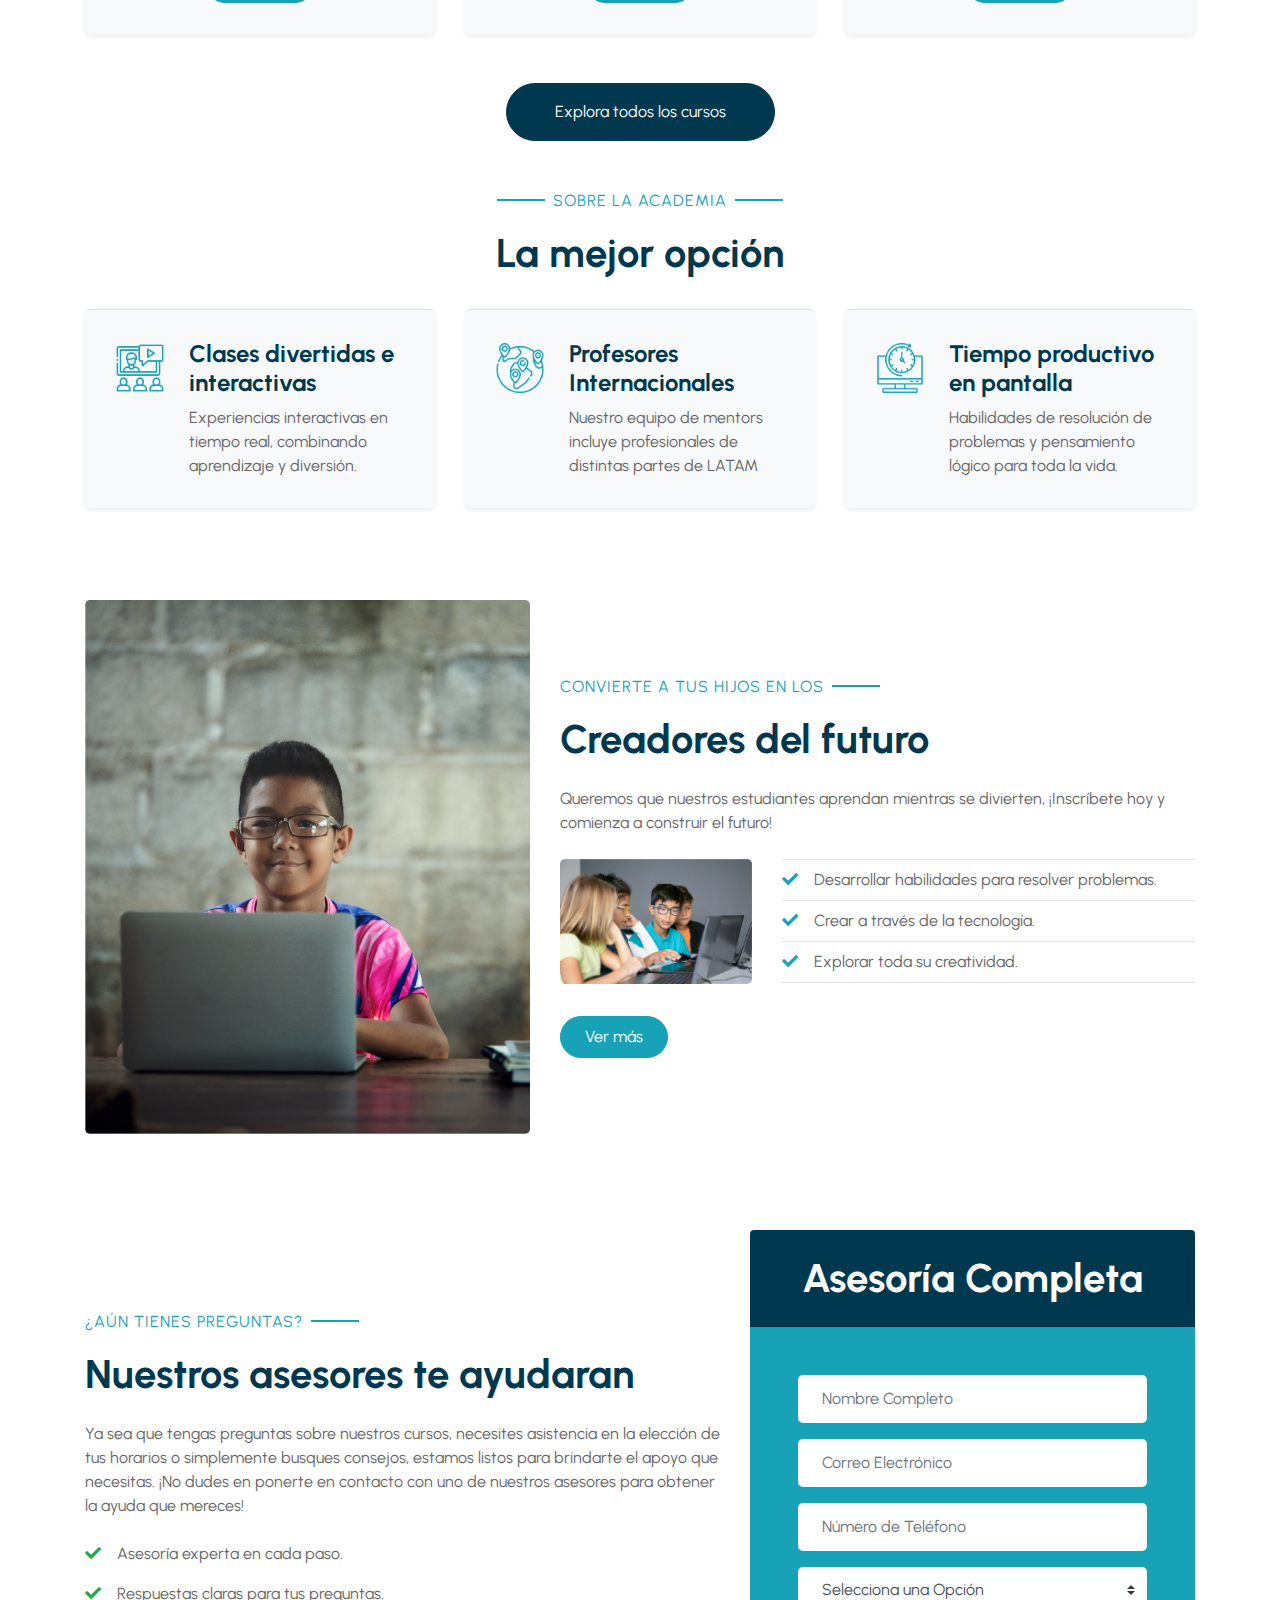
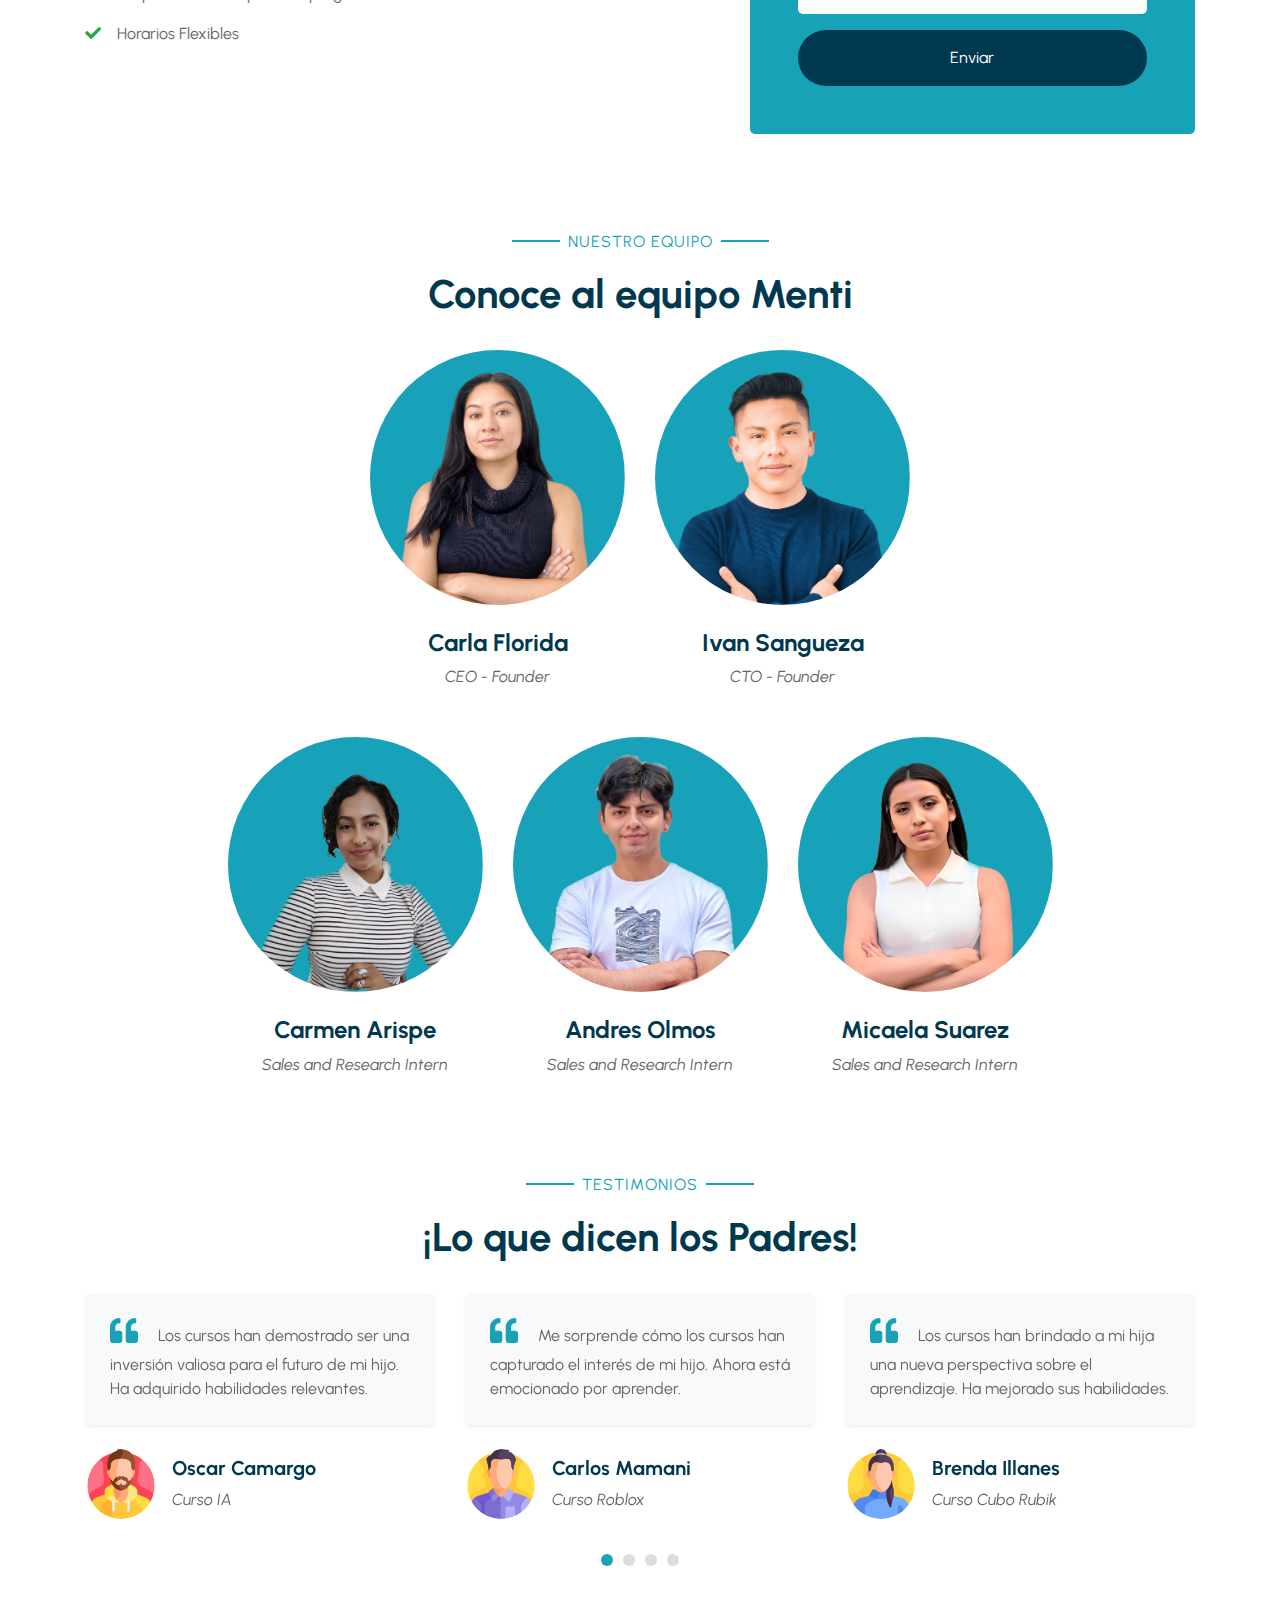
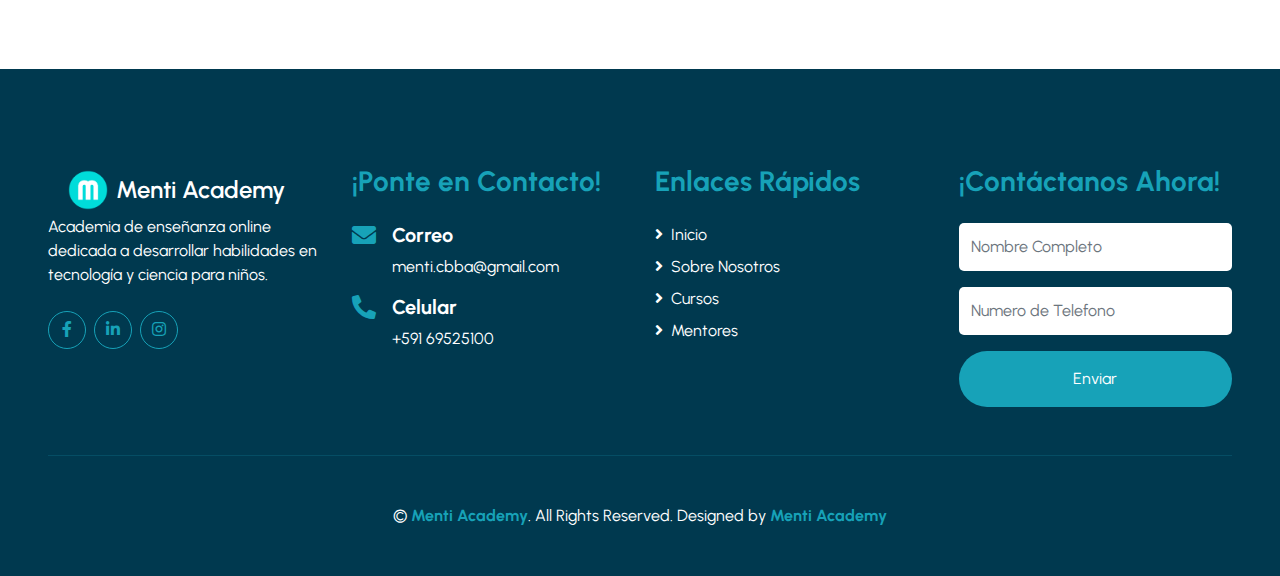
==== commit f20dc9b6: "business" ====
--- a/index.html
+++ b/index.html
@@ -82,6 +82,7 @@
                     <a href="about.html" class="nav-item nav-link">Sobre Nosotros</a>
                     <a href="class.html" class="nav-item nav-link">Cursos</a>
                     <a href="team.html" class="nav-item nav-link">Mentores</a>
+                    <a href="business.html" class="nav-item nav-link">Empresas</a>
                 </div>
                 <!-- Botón para abrir el modal -->
                 <a href="#" class="btn btn-primary px-4" data-toggle="modal" data-target="#agendaModal">Agenda tu
@@ -146,22 +147,6 @@
     </div>
 </div>
 <!-- Header End -->
-
-        <!-- <div class="waves-container">
-            <svg class="waves" xmlns="http://www.w3.org/2000/svg" xmlns:xlink="http://www.w3.org/1999/xlink"
-                viewBox="0 24 150 28" preserveAspectRatio="none" shape-rendering="auto">
-                <defs>
-                    <path id="gentle-wave"
-                        d="M-160 44c30 0 58-18 88-18s 58 18 88 18 58-18 88-18 58 18 88 18 v44h-352z" />
-                </defs>
-                <g class="parallax">
-                    <use xlink:href="#gentle-wave" x="48" y="0" fill="rgba(255,255,255,0.7" />
-                    <use xlink:href="#gentle-wave" x="48" y="3" fill="rgba(255,255,255,0.5)" />
-                    <use xlink:href="#gentle-wave" x="48" y="5" fill="rgba(255,255,255,0.3)" />
-                    <use xlink:href="#gentle-wave" x="48" y="7" fill="#fff" />
-                </g>
-            </svg>
-        </div> -->
 
 
 
--- a/css/style.css
+++ b/css/style.css
@@ -344,6 +344,22 @@
   background-position: center;
 }
 
+.custom-bg-Bss {
+  background-image: linear-gradient(rgba(0, 0, 0, 0.7), rgba(0, 0, 0, 0.7)), url("../img/imgBgBss.jpg");
+  background-size: cover;
+  background-position: center;
+  padding: 140px 0px;
+}
+
+@media screen and (max-width: 425px) {
+  .custom-bg-Bss {
+    background-image: linear-gradient(rgba(0, 0, 0, 0.6), rgba(0, 0, 0, 0.6)), url("../img/bgBssResponsive.jpeg");
+    background-size: cover;
+    background-position: center;
+    padding: 140px 0px;
+  }
+  
+}
 
 @media (max-width: 1200px) {
   legend {
